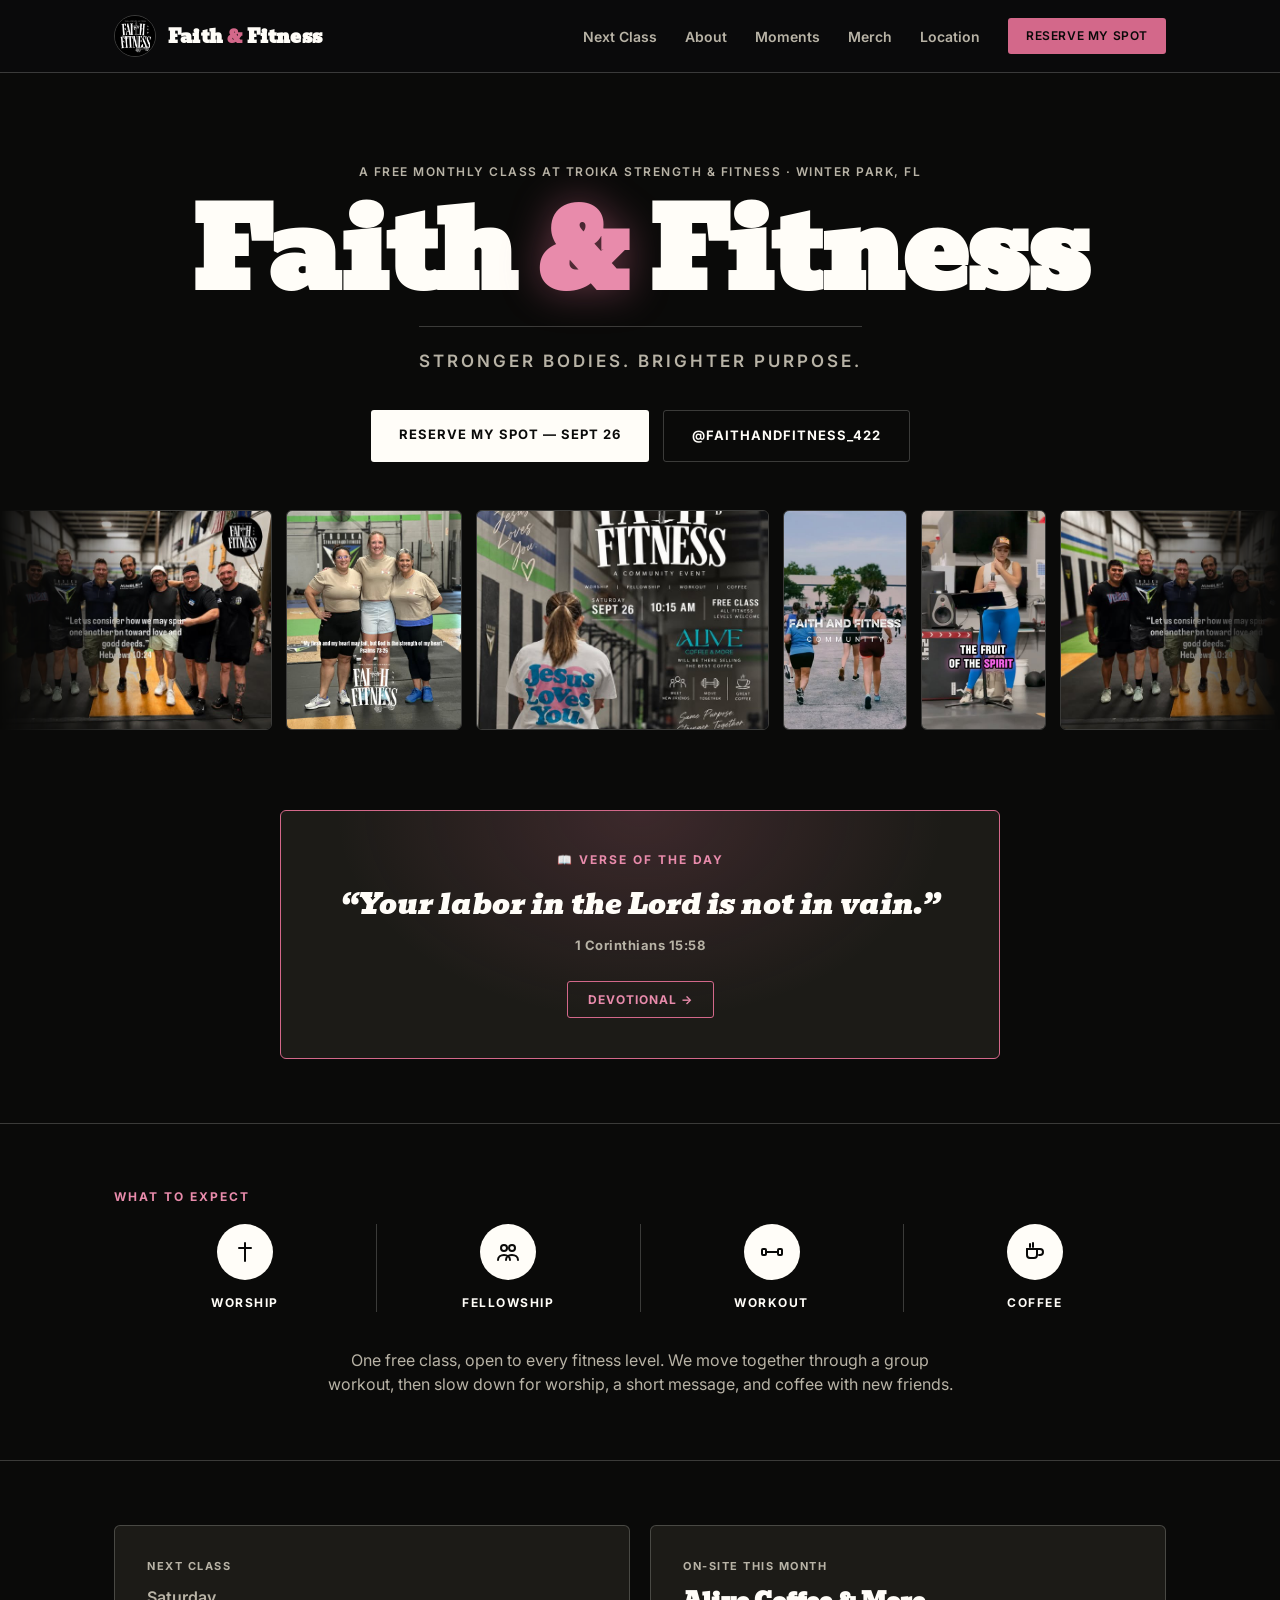
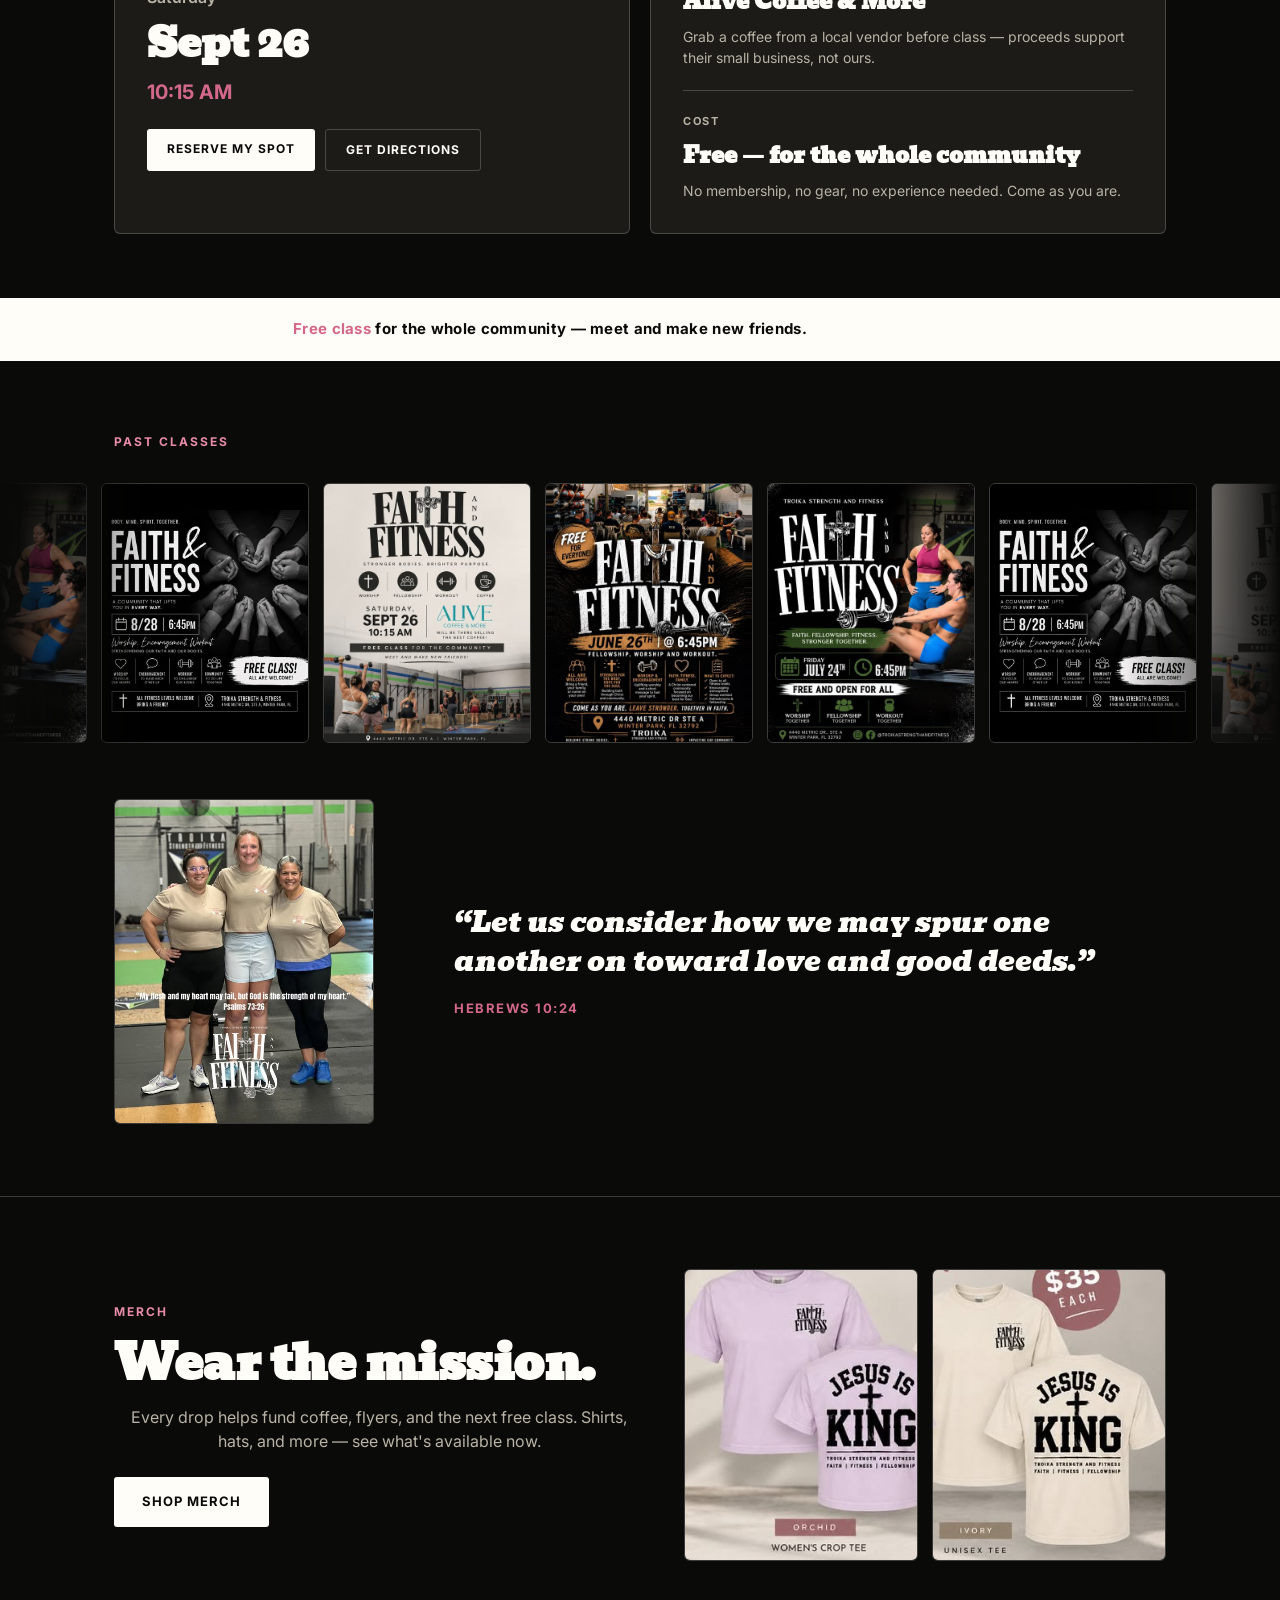
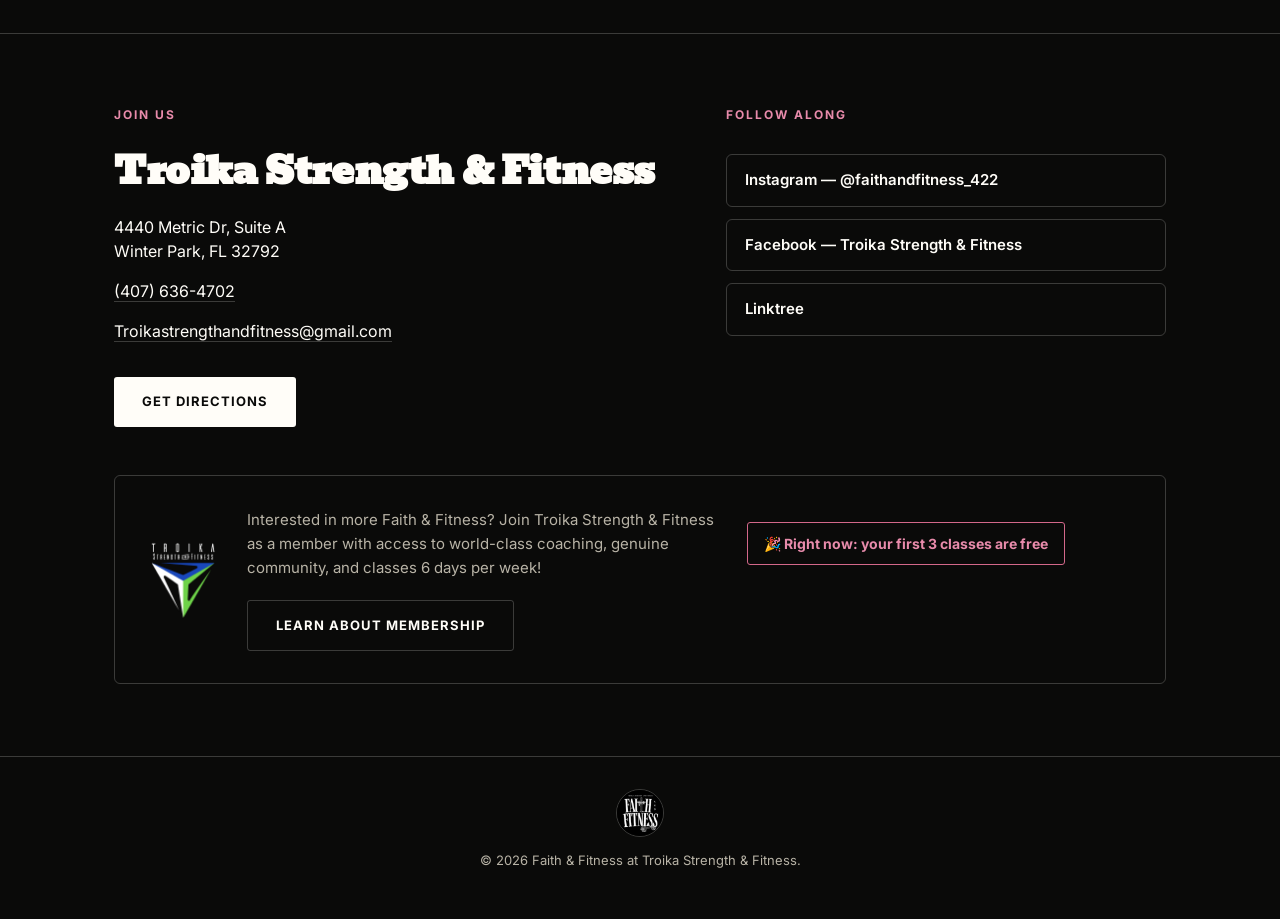
==== index.html @ 4c351ce4 "Add Troika logo + live deal to membership plug, expand devotionals to 90 Membership plug: added Troi" ====
<!doctype html>
<html lang="en">
<head>
<meta charset="UTF-8">
<meta name="viewport" content="width=device-width, initial-scale=1.0">
<title>Faith &amp; Fitness | Free Monthly Class at Troika Strength &amp; Fitness</title>
<meta name="description" content="Faith &amp; Fitness is a free monthly community class in Winter Park, FL — a group workout followed by worship and a short message. Come as you are.">

<link rel="icon" type="image/png" sizes="32x32" href="assets/favicon-32.png">
<link rel="icon" type="image/png" sizes="16x16" href="assets/favicon-16.png">
<link rel="apple-touch-icon" sizes="180x180" href="assets/apple-touch-icon.png">

<meta property="og:type" content="website">
<meta property="og:site_name" content="Faith &amp; Fitness">
<meta property="og:title" content="Faith &amp; Fitness | Free Monthly Class at Troika Strength &amp; Fitness">
<meta property="og:description" content="A free monthly community class in Winter Park, FL — a group workout followed by worship and a short message. Come as you are.">
<meta property="og:url" content="https://faithandfitnessfl.com/">
<meta property="og:image" content="https://faithandfitnessfl.com/assets/og-image.jpg">
<meta property="og:image:width" content="1200">
<meta property="og:image:height" content="630">
<meta name="twitter:card" content="summary_large_image">
<meta name="twitter:title" content="Faith &amp; Fitness | Free Monthly Class at Troika Strength &amp; Fitness">
<meta name="twitter:description" content="A free monthly community class in Winter Park, FL — a group workout followed by worship and a short message. Come as you are.">
<meta name="twitter:image" content="https://faithandfitnessfl.com/assets/og-image.jpg">

<link rel="preconnect" href="https://fonts.googleapis.com">
<link rel="preconnect" href="https://fonts.gstatic.com" crossorigin>
<link href="https://fonts.googleapis.com/css2?family=Bevan&amp;family=Inter:wght@400;500;600;700&amp;display=swap" rel="stylesheet">
<link rel="stylesheet" href="css/styles.css">
</head>
<body>

<a class="skip-link" href="#main">Skip to content</a>

<header class="site-header" id="top">
  <div class="wrap header-inner">
    <a class="brand" href="#top" aria-label="Faith and Fitness — home">
      <img class="brand-mark" src="assets/logo.jpg" alt="Faith and Fitness logo">
      <span class="brand-name">Faith <em>&amp;</em> Fitness</span>
    </a>

    <button class="nav-toggle" id="navToggle" aria-expanded="false" aria-controls="siteNav">
      <span></span><span></span><span></span>
    </button>

    <nav class="site-nav" id="siteNav">
      <a href="#next-class">Next Class</a>
      <a href="#about">About</a>
      <a href="#moments">Moments</a>
      <a href="merch.html">Merch</a>
      <a href="#location">Location</a>
      <a class="nav-cta" href="https://troikastrengthandfitness.wodify.com/OnlineSalesPage/Main?q=MembershipType%7CLocationId%3D6740%26ClassId%3D196280361%26HasProgramAccess%3DFalse" target="_blank" rel="noopener">Reserve My Spot</a>
    </nav>
  </div>
</header>

<main id="main">

  <section class="hero">
    <div class="wrap hero-inner">
      <p class="eyebrow">A free monthly class at Troika Strength &amp; Fitness · Winter Park, FL</p>
      <h1 class="hero-title">Faith <span class="amp">&amp;</span> Fitness</h1>
      <p class="hero-tagline">Stronger bodies. Brighter purpose.</p>
      <div class="hero-actions">
        <a class="btn btn-solid" href="https://troikastrengthandfitness.wodify.com/OnlineSalesPage/Main?q=MembershipType%7CLocationId%3D6740%26ClassId%3D196280361%26HasProgramAccess%3DFalse" target="_blank" rel="noopener">Reserve My Spot — Sept 26</a>
        <a class="btn btn-line" href="https://www.instagram.com/faithandfitness_422/" target="_blank" rel="noopener">@faithandfitness_422</a>
      </div>
    </div>

    <div class="auto-carousel hero-carousel" aria-hidden="true">
      <div class="auto-carousel-track">
        <div class="auto-slide"><img src="assets/hero-1.jpg" alt="" loading="lazy"></div>
        <div class="auto-slide"><img src="assets/hero-2.jpg" alt="" loading="lazy"></div>
        <div class="auto-slide"><img src="assets/hero-3.jpg" alt="" loading="lazy"></div>
        <div class="auto-slide"><img src="assets/hero-4.jpg" alt="" loading="lazy"></div>
        <div class="auto-slide"><img src="assets/hero-5.jpg" alt="" loading="lazy"></div>
        <div class="auto-slide"><img src="assets/hero-1.jpg" alt="" loading="lazy"></div>
        <div class="auto-slide"><img src="assets/hero-2.jpg" alt="" loading="lazy"></div>
        <div class="auto-slide"><img src="assets/hero-3.jpg" alt="" loading="lazy"></div>
        <div class="auto-slide"><img src="assets/hero-4.jpg" alt="" loading="lazy"></div>
        <div class="auto-slide"><img src="assets/hero-5.jpg" alt="" loading="lazy"></div>
      </div>
    </div>
  </section>

  <section class="votd" id="votd">
    <div class="wrap">
      <div class="votd-card" id="votdCard">
        <p class="votd-label">📖 Verse of the Day</p>
        <p class="votd-text" id="votdText">&nbsp;</p>
        <p class="votd-ref" id="votdRef">&nbsp;</p>
        <div class="votd-actions">
          <button class="votd-devo-btn" id="votdDevoBtn" type="button" aria-haspopup="dialog">Devotional →</button>
        </div>
      </div>
    </div>
  </section>

  <section class="pillars" id="about">
    <div class="wrap">
      <p class="section-label">What to expect</p>
      <div class="pillars-grid">
        <div class="pillar">
          <span class="pillar-icon" aria-hidden="true">
            <svg viewBox="0 0 24 24" fill="none" stroke="currentColor" stroke-width="1.75" stroke-linecap="round"><line x1="12" y1="3" x2="12" y2="21"/><line x1="6" y1="8" x2="18" y2="8"/></svg>
          </span>
          <span class="pillar-label">Worship</span>
        </div>
        <div class="pillar">
          <span class="pillar-icon" aria-hidden="true">
            <svg viewBox="0 0 24 24" fill="none" stroke="currentColor" stroke-width="1.75" stroke-linecap="round" stroke-linejoin="round"><path d="M8 11a3 3 0 1 0 0-6 3 3 0 0 0 0 6Z"/><path d="M16 11a3 3 0 1 0 0-6 3 3 0 0 0 0 6Z"/><path d="M2 20c0-3 2.7-5 6-5s6 2 6 5"/><path d="M10 20c0-3 2.7-5 6-5s6 2 6 5"/></svg>
          </span>
          <span class="pillar-label">Fellowship</span>
        </div>
        <div class="pillar">
          <span class="pillar-icon" aria-hidden="true">
            <svg viewBox="0 0 24 24" fill="none" stroke="currentColor" stroke-width="1.75" stroke-linecap="round"><rect x="2" y="9" width="4" height="6" rx="1"/><rect x="18" y="9" width="4" height="6" rx="1"/><line x1="6" y1="12" x2="18" y2="12"/></svg>
          </span>
          <span class="pillar-label">Workout</span>
        </div>
        <div class="pillar">
          <span class="pillar-icon" aria-hidden="true">
            <svg viewBox="0 0 24 24" fill="none" stroke="currentColor" stroke-width="1.75" stroke-linecap="round" stroke-linejoin="round"><path d="M4 9h13a3 3 0 0 1 0 6h-1"/><path d="M4 9v6a3 3 0 0 0 3 3h4a3 3 0 0 0 3-3V9"/><line x1="7" y1="4" x2="7" y2="7"/><line x1="10" y1="3" x2="10" y2="7"/></svg>
          </span>
          <span class="pillar-label">Coffee</span>
        </div>
      </div>
      <p class="pillars-blurb">One free class, open to every fitness level. We move together through a group workout, then slow down for worship, a short message, and coffee with new friends.</p>
    </div>
  </section>

  <section class="next-class" id="next-class">
    <div class="wrap next-class-grid">
      <div class="date-card">
        <p class="date-card-eyebrow">Next class</p>
        <p class="date-card-day">Saturday</p>
        <p class="date-card-date">Sept 26</p>
        <p class="date-card-time">10:15 AM</p>
        <div class="date-card-actions">
          <a class="btn btn-solid small" href="https://troikastrengthandfitness.wodify.com/OnlineSalesPage/Main?q=MembershipType%7CLocationId%3D6740%26ClassId%3D196280361%26HasProgramAccess%3DFalse" target="_blank" rel="noopener">Reserve My Spot</a>
          <a class="btn btn-line small" href="https://maps.google.com/?q=4440+Metric+Dr+Suite+A+Winter+Park+FL+32792" target="_blank" rel="noopener">Get Directions</a>
        </div>
      </div>
      <div class="info-card">
        <p class="info-card-eyebrow">On-site this month</p>
        <p class="info-card-title">Alive Coffee &amp; More</p>
        <p class="info-card-note">Grab a coffee from a local vendor before class — proceeds support their small business, not ours.</p>
        <div class="info-card-divider"></div>
        <p class="info-card-eyebrow">Cost</p>
        <p class="info-card-title">Free — for the whole community</p>
        <p class="info-card-note">No membership, no gear, no experience needed. Come as you are.</p>
      </div>
    </div>
  </section>

  <div class="banner">
    <p class="wrap"><strong>Free class</strong> for the whole community — meet and make new friends.</p>
  </div>

  <section class="moments" id="moments">
    <div class="wrap">
      <p class="section-label">Past classes</p>
    </div>

    <div class="auto-carousel moments-carousel is-reverse" aria-hidden="true">
      <div class="auto-carousel-track">
        <div class="auto-slide"><img src="assets/moments/june-26.jpg" alt="" loading="lazy"></div>
        <div class="auto-slide"><img src="assets/moments/july-24.jpg" alt="" loading="lazy"></div>
        <div class="auto-slide"><img src="assets/moments/august-28.jpg" alt="" loading="lazy"></div>
        <div class="auto-slide"><img src="assets/moments/september-26.jpg" alt="" loading="lazy"></div>
        <div class="auto-slide"><img src="assets/moments/june-26.jpg" alt="" loading="lazy"></div>
        <div class="auto-slide"><img src="assets/moments/july-24.jpg" alt="" loading="lazy"></div>
        <div class="auto-slide"><img src="assets/moments/august-28.jpg" alt="" loading="lazy"></div>
        <div class="auto-slide"><img src="assets/moments/september-26.jpg" alt="" loading="lazy"></div>
      </div>
    </div>

    <div class="wrap">
      <div class="verse-block">
        <div class="photo-frame verse-photo">
          <img src="assets/moments/community.jpg" alt="Faith and Fitness members at Troika Strength &amp; Fitness" loading="lazy">
        </div>
        <blockquote class="verse">
          <p>“Let us consider how we may spur one another on toward love and good deeds.”</p>
          <cite>Hebrews 10:24</cite>
        </blockquote>
      </div>
    </div>
  </section>

  <section class="merch-teaser" id="merch-teaser">
    <div class="wrap merch-teaser-grid">
      <div class="merch-teaser-copy">
        <p class="section-label">Merch</p>
        <h2>Wear the mission.</h2>
        <p class="pillars-blurb" style="margin:0 0 24px;">Every drop helps fund coffee, flyers, and the next free class. Shirts, hats, and more — see what's available now.</p>
        <a class="btn btn-solid" href="merch.html">Shop Merch</a>
      </div>
      <div class="merch-teaser-photos">
        <div class="photo-frame merch-teaser-photo">
          <img src="assets/merch/tee-orchid.jpg" alt="Orchid women's crop tee — Jesus Is King" loading="lazy">
        </div>
        <div class="photo-frame merch-teaser-photo">
          <img src="assets/merch/tee-ivory.jpg" alt="Ivory unisex tee — Jesus Is King" loading="lazy">
        </div>
      </div>
    </div>
  </section>

  <section class="location" id="location">
    <div class="wrap location-grid">
      <div class="location-info">
        <p class="section-label">Join us</p>
        <h2>Troika Strength &amp; Fitness</h2>
        <p class="location-address">4440 Metric Dr, Suite A<br>Winter Park, FL 32792</p>
        <p><a href="tel:+14076364702">(407) 636-4702</a></p>
        <p><a href="mailto:Troikastrengthandfitness@gmail.com">Troikastrengthandfitness@gmail.com</a></p>
        <a class="btn btn-solid" href="https://maps.google.com/?q=4440+Metric+Dr+Suite+A+Winter+Park+FL+32792" target="_blank" rel="noopener">Get Directions</a>
      </div>
      <div class="location-socials">
        <p class="section-label">Follow along</p>
        <a class="social-link" href="https://www.instagram.com/faithandfitness_422/" target="_blank" rel="noopener">Instagram — @faithandfitness_422</a>
        <a class="social-link" href="https://www.facebook.com/Troikastrengthandfitness" target="_blank" rel="noopener">Facebook — Troika Strength &amp; Fitness</a>
        <a class="social-link" href="https://linktr.ee/Troikastrengthandfitness" target="_blank" rel="noopener">Linktree</a>
      </div>
    </div>

    <div class="wrap">
      <div class="membership-plug">
        <img class="membership-plug-logo" src="assets/troika-logo.png" alt="Troika Strength &amp; Fitness logo" loading="lazy">
        <div class="membership-plug-body">
          <p>Interested in more Faith &amp; Fitness? Join Troika Strength &amp; Fitness as a member with access to world-class coaching, genuine community, and classes 6 days per week!</p>
          <a class="membership-plug-deal" href="https://troikastrengthandfitness.wodify.com/OnlineSalesPortal/ViewSchedule.aspx?LocationId=6740&amp;IsMobile=False&amp;OnlineMembershipId=101949" target="_blank" rel="noopener">🎉 Right now: your first 3 classes are free</a>
          <a class="btn btn-line" href="https://troikastrengthandfitness.com" target="_blank" rel="noopener">Learn About Membership</a>
        </div>
      </div>
    </div>
  </section>

</main>

<footer class="site-footer">
  <div class="wrap footer-inner">
    <a class="brand brand-footer" href="#top" aria-label="Faith and Fitness — home">
      <img class="brand-mark" src="assets/logo.jpg" alt="Faith and Fitness logo">
    </a>
    <p>&copy; <span id="year"></span> Faith &amp; Fitness at Troika Strength &amp; Fitness.</p>
  </div>
</footer>

<div class="rsvp-modal" id="rsvpModal" hidden>
  <div class="rsvp-modal-backdrop" data-close></div>
  <div class="rsvp-modal-card" role="dialog" aria-modal="true" aria-labelledby="rsvpModalTitle">
    <button class="rsvp-modal-close" id="rsvpModalClose" type="button" aria-label="Close">&times;</button>
    <p class="section-label">Saturday, Sept 26 · 10:15 AM</p>
    <h3 id="rsvpModalTitle">Save your spot?</h3>
    <p>Class is free and open to everyone — no sign-up required. But if you'd like to reserve a spot ahead of time, we'd love to see you there.</p>
    <div class="rsvp-modal-actions">
      <a class="btn btn-solid" id="rsvpModalReserve" href="https://troikastrengthandfitness.wodify.com/OnlineSalesPage/Main?q=MembershipType%7CLocationId%3D6740%26ClassId%3D196280361%26HasProgramAccess%3DFalse" target="_blank" rel="noopener">Reserve My Spot</a>
      <button class="btn btn-line" id="rsvpModalDismiss" type="button">Maybe Later</button>
    </div>
  </div>
</div>

<div class="devo-modal" id="devoModal" hidden>
  <div class="devo-modal-backdrop" data-close></div>
  <div class="devo-modal-sheet" role="dialog" aria-modal="true" aria-labelledby="devoTitle">
    <div class="devo-modal-handle"></div>
    <button class="devo-modal-close" id="devoModalClose" type="button" data-close aria-label="Close">&times;</button>
    <p class="votd-label" id="devoTitle">📖 Today's Devotion</p>
    <p class="devo-verse-text" id="devoVerseText"></p>
    <p class="devo-verse-ref" id="devoVerseRef"></p>
    <div class="devo-section">
      <p class="devo-heading">Devotion</p>
      <p class="devo-body" id="devoBody"></p>
    </div>
    <div class="devo-section devo-prayer">
      <p class="devo-heading">🙏 Prayer</p>
      <p class="devo-body" id="devoPrayer"></p>
    </div>
  </div>
</div>

<script src="js/main.js"></script>
</body>
</html>
---- css/styles.css ----
:root {
  --bg: #0a0a09;
  --bg-raised: #1c1b17;
  --bg-cream: #f0ead9;
  --ink: #fffdf8;
  --muted: #b8b3a6;
  --line: rgba(255, 253, 248, 0.2);
  --accent: #d3688a;
  --accent-bright: #e88bab;
  --accent-dim: rgba(211, 104, 138, 0.18);
  --font-display: "Bevan", Georgia, serif;
  --font-body: "Inter", -apple-system, BlinkMacSystemFont, sans-serif;
  --wrap: 1100px;
  --radius-sm: 3px;
  --radius-md: 6px;
}

* { box-sizing: border-box; }
html { scroll-behavior: smooth; }

body {
  margin: 0;
  background: var(--bg);
  color: var(--ink);
  font-family: var(--font-body);
  line-height: 1.5;
  -webkit-font-smoothing: antialiased;
}

img { max-width: 100%; display: block; }
a { color: inherit; text-decoration: none; }

.wrap {
  max-width: var(--wrap);
  margin: 0 auto;
  padding: 0 24px;
}

/* ---------- Skip link ---------- */
.skip-link {
  position: fixed;
  top: -100px;
  left: 16px;
  z-index: 200;
  background: var(--accent);
  color: var(--bg);
  font-weight: 700;
  font-size: 13px;
  padding: 12px 20px;
  border-radius: var(--radius-sm);
  transition: top 0.15s ease;
}
.skip-link:focus {
  top: 16px;
  top: calc(16px + env(safe-area-inset-top, 0px));
}

/* ---------- Header ---------- */
.site-header {
  position: sticky;
  top: 0;
  z-index: 50;
  background: rgba(11, 11, 12, 0.88);
  backdrop-filter: blur(10px);
  border-bottom: 1px solid var(--line);
}

.header-inner {
  display: flex;
  align-items: center;
  justify-content: space-between;
  height: 72px;
}

.brand {
  display: flex;
  align-items: center;
  gap: 12px;
}

.brand-mark {
  width: 42px;
  height: 42px;
  flex-shrink: 0;
  border-radius: 50%;
  object-fit: cover;
  border: 1px solid var(--line);
}

.brand-name {
  font-family: var(--font-display);
  font-weight: 800;
  font-size: 18px;
  letter-spacing: 0.2px;
  display: none;
}
.brand-name em { font-style: normal; color: var(--accent); }

.site-nav {
  display: flex;
  align-items: center;
  gap: 28px;
  font-size: 14px;
  font-weight: 600;
}

.site-nav a {
  color: var(--muted);
  transition: color 0.15s ease;
}
.site-nav a:hover { color: var(--ink); }

.nav-cta {
  color: var(--bg) !important;
  background: var(--accent);
  padding: 9px 18px;
  border-radius: var(--radius-sm);
  text-transform: uppercase;
  letter-spacing: 0.6px;
  font-size: 12px;
}
.nav-cta:hover { opacity: 0.85; }

.nav-toggle {
  display: flex;
  flex-direction: column;
  justify-content: center;
  gap: 5px;
  width: 36px;
  height: 36px;
  background: none;
  border: none;
  cursor: pointer;
  padding: 0;
}
.nav-toggle span {
  display: block;
  height: 2px;
  background: var(--ink);
  border-radius: 2px;
}

/* ---------- Hero ---------- */
.hero {
  padding: 90px 0 72px;
  text-align: center;
}

.eyebrow {
  text-transform: uppercase;
  letter-spacing: 1.5px;
  font-size: 12px;
  font-weight: 600;
  color: var(--muted);
  margin: 0 0 20px;
}

.hero-title {
  font-family: var(--font-display);
  font-weight: 900;
  font-size: clamp(52px, 12vw, 108px);
  line-height: 0.95;
  margin: 0;
  letter-spacing: -1px;
}
.hero-title .amp {
  color: var(--accent-bright);
  text-shadow: 0 0 40px rgba(211, 104, 138, 0.45);
}

.hero-tagline {
  font-size: clamp(14px, 2.2vw, 17px);
  color: var(--muted);
  margin: 22px 0 0;
  text-transform: uppercase;
  letter-spacing: 3px;
  font-weight: 600;
  padding-top: 22px;
  border-top: 1px solid var(--line);
  display: inline-block;
}

.hero-actions {
  margin-top: 36px;
  display: flex;
  justify-content: center;
  gap: 14px;
  flex-wrap: wrap;
}

.btn {
  display: inline-block;
  padding: 15px 28px;
  border-radius: var(--radius-sm);
  font-weight: 700;
  font-size: 13px;
  text-transform: uppercase;
  letter-spacing: 1px;
  transition: transform 0.15s ease, opacity 0.15s ease, border-color 0.15s ease;
  background: none;
  border: none;
  font-family: var(--font-body);
  cursor: pointer;
  color: var(--ink);
}
.btn:hover { transform: translateY(-1px); }
.btn-solid { background: var(--ink); color: var(--bg); }
.btn-solid:hover { opacity: 0.88; }
.btn-line { border: 1.5px solid var(--line); }
.btn-line:hover { border-color: var(--ink); }
.btn.small { padding: 11px 20px; font-size: 12px; }

/* ---------- Photo placeholders ---------- */
.photo-frame {
  border-radius: var(--radius-md);
  overflow: hidden;
  border: 1px solid var(--line);
}
.photo-frame img { width: 100%; height: 100%; object-fit: cover; }

/* ---------- Auto-scrolling photo marquee (generic) ---------- */
.auto-carousel {
  position: relative;
  overflow-x: auto;
  overflow-y: hidden;
  width: 100%;
  cursor: grab;
  scrollbar-width: none;
  -webkit-overflow-scrolling: touch;
  overscroll-behavior-x: contain;
  mask-image: linear-gradient(to right, transparent, black 12%, black 88%, transparent);
  -webkit-mask-image: linear-gradient(to right, transparent, black 12%, black 88%, transparent);
}
.auto-carousel::-webkit-scrollbar { display: none; }
.auto-carousel.is-dragging { cursor: grabbing; scroll-snap-type: none; }

.auto-carousel-track {
  display: flex;
  width: max-content;
  gap: 14px;
}

.auto-slide { flex: 0 0 auto; }
.auto-slide img {
  display: block;
  height: 100%;
  width: auto;
  object-fit: cover;
  border: 1px solid var(--line);
  border-radius: var(--radius-md);
}

/* ---------- Hero carousel ---------- */
.hero-carousel {
  margin: 48px 0 0;
  height: 220px;
}
.hero-carousel .auto-slide img { height: 220px; }

/* ---------- Moments (past classes) carousel ---------- */
.moments-carousel {
  margin: 32px 0 0;
  height: 260px;
}
.moments-carousel .auto-slide img { height: 260px; aspect-ratio: 4 / 5; }

/* ---------- Verse of the day ---------- */
.votd {
  padding: 8px 0 64px;
}

.votd-card {
  max-width: 720px;
  margin: 0 auto;
  padding: 40px 36px;
  text-align: center;
  cursor: pointer;
  border: 1.5px solid var(--accent);
  border-radius: var(--radius-md);
  background:
    radial-gradient(ellipse at 50% 0%, var(--accent-dim), transparent 60%),
    var(--bg-raised);
  transition: transform 0.15s ease, box-shadow 0.2s ease;
  box-shadow: 0 0 0 rgba(211, 104, 138, 0);
}
.votd-card:hover {
  transform: translateY(-2px);
  box-shadow: 0 12px 32px rgba(211, 104, 138, 0.18);
}
.votd-card:focus-visible { outline: 2px solid var(--accent-bright); outline-offset: 4px; }

.votd-label {
  text-transform: uppercase;
  letter-spacing: 2px;
  font-size: 12px;
  font-weight: 700;
  color: var(--accent-bright);
  margin: 0 0 16px;
}

.votd-text {
  font-family: var(--font-display);
  font-style: italic;
  font-size: clamp(20px, 3.2vw, 28px);
  line-height: 1.4;
  margin: 0 0 12px;
  min-height: 1.4em;
  transition: opacity 0.2s ease;
}

.votd-ref {
  font-size: 13px;
  font-weight: 700;
  letter-spacing: 0.5px;
  color: var(--muted);
  margin: 0 0 26px;
  transition: opacity 0.2s ease;
}

.votd-actions {
  display: flex;
  align-items: center;
  justify-content: center;
}

.votd-devo-btn {
  background: none;
  border: 1.5px solid var(--accent);
  color: var(--accent-bright);
  font-family: var(--font-body);
  font-weight: 700;
  font-size: 12px;
  text-transform: uppercase;
  letter-spacing: 1px;
  padding: 10px 20px;
  border-radius: var(--radius-sm);
  cursor: pointer;
  transition: background 0.15s ease, color 0.15s ease;
}
.votd-devo-btn:hover { background: var(--accent); color: var(--bg); }

/* ---------- Devotion modal (bottom sheet) ---------- */
.devo-modal {
  position: fixed;
  inset: 0;
  z-index: 110;
  display: flex;
  align-items: flex-end;
  justify-content: center;
}
.devo-modal[hidden] { display: none; }

.devo-modal-backdrop {
  position: absolute;
  inset: 0;
  background: rgba(0, 0, 0, 0.75);
}

.devo-modal-sheet {
  position: relative;
  width: 100%;
  max-height: 88vh;
  overflow-y: auto;
  background: var(--bg-raised);
  border: 1.5px solid var(--ink);
  border-bottom: none;
  border-radius: 20px 20px 0 0;
  padding: 16px 28px calc(40px + env(safe-area-inset-bottom, 0px));
  animation: devo-slide-up 0.3s ease;
}

@keyframes devo-slide-up {
  from { transform: translateY(100%); }
  to { transform: translateY(0); }
}

@keyframes devo-fade-in {
  from { opacity: 0; transform: translateY(12px); }
  to { opacity: 1; transform: translateY(0); }
}

.devo-modal-handle {
  width: 40px;
  height: 4px;
  border-radius: 4px;
  background: var(--line);
  margin: 0 auto 20px;
}

.devo-modal-close {
  position: absolute;
  top: 16px;
  right: 20px;
  width: 32px;
  height: 32px;
  background: none;
  border: none;
  color: var(--muted);
  font-size: 22px;
  line-height: 1;
  cursor: pointer;
}
.devo-modal-close:hover { color: var(--ink); }

.devo-verse-text {
  font-family: var(--font-display);
  font-style: italic;
  font-size: clamp(19px, 3vw, 23px);
  line-height: 1.4;
  margin: 0 0 10px;
}

.devo-verse-ref {
  font-size: 13px;
  font-weight: 700;
  color: var(--accent-bright);
  letter-spacing: 0.5px;
  margin: 0 0 28px;
  padding-bottom: 24px;
  border-bottom: 1px solid var(--line);
}

.devo-section { margin-bottom: 24px; }
.devo-section:last-child { margin-bottom: 0; }

.devo-heading {
  text-transform: uppercase;
  letter-spacing: 1.5px;
  font-size: 11px;
  font-weight: 700;
  color: var(--accent-bright);
  margin: 0 0 10px;
}

.devo-body {
  font-size: 16px;
  line-height: 1.7;
  color: var(--ink);
  margin: 0;
}

.devo-prayer .devo-body { font-style: italic; color: var(--muted); }

body.no-scroll { overflow: hidden; }

@media (min-width: 641px) {
  .devo-modal { align-items: center; padding: 24px; }
  .devo-modal-sheet {
    max-width: 480px;
    max-height: 85vh;
    border: 1.5px solid var(--ink);
    border-radius: var(--radius-md);
    padding: 40px 36px;
    animation: devo-fade-in 0.25s ease;
  }
  .devo-modal-handle { display: none; }
}

.moment-photo { aspect-ratio: 4 / 5; margin-bottom: 18px; }

/* ---------- Section labels ---------- */
.section-label {
  text-transform: uppercase;
  letter-spacing: 2px;
  font-size: 12px;
  font-weight: 700;
  color: var(--accent-bright);
  margin: 0 0 18px;
}

/* ---------- Pillars ---------- */
.pillars { padding: 64px 0; border-top: 1px solid var(--line); }

.pillars-grid {
  display: flex;
  text-align: center;
}

.pillar {
  flex: 1;
  display: flex;
  flex-direction: column;
  align-items: center;
  gap: 14px;
  padding: 0 12px;
  border-left: 1px solid var(--line);
}
.pillar:first-child { border-left: none; }

.pillar-icon {
  width: 56px;
  height: 56px;
  border-radius: 50%;
  background: var(--ink);
  color: var(--bg);
  display: flex;
  align-items: center;
  justify-content: center;
}
.pillar-icon svg { width: 24px; height: 24px; stroke-width: 2; }

.pillar-label {
  font-size: 12px;
  font-weight: 700;
  text-transform: uppercase;
  letter-spacing: 1.5px;
}

.pillars-blurb {
  max-width: 640px;
  margin: 36px auto 0;
  text-align: center;
  color: var(--muted);
  font-size: 16px;
}

/* ---------- Next class ---------- */
.next-class { padding: 64px 0; border-top: 1px solid var(--line); }

.next-class-grid {
  display: grid;
  grid-template-columns: 1fr 1fr;
  gap: 20px;
}

.date-card, .info-card {
  background: var(--bg-raised);
  border: 1px solid var(--line);
  border-radius: var(--radius-md);
  padding: 32px;
}

.date-card-eyebrow, .info-card-eyebrow {
  text-transform: uppercase;
  letter-spacing: 1.5px;
  font-size: 11px;
  font-weight: 700;
  color: var(--muted);
  margin: 0 0 10px;
}

.date-card-day {
  font-size: 16px;
  font-weight: 600;
  margin: 0;
  color: var(--muted);
}

.date-card-date {
  font-family: var(--font-display);
  font-weight: 900;
  font-size: 40px;
  margin: 4px 0 0;
}

.date-card-time {
  font-size: 20px;
  font-weight: 700;
  color: var(--accent);
  margin: 4px 0 0;
}

.date-card-actions {
  display: flex;
  flex-wrap: wrap;
  gap: 10px;
  margin-top: 22px;
}

.info-card-title {
  font-family: var(--font-display);
  font-weight: 800;
  font-size: 22px;
  margin: 0 0 8px;
}

.info-card-note {
  color: var(--muted);
  font-size: 14px;
  margin: 0;
}

.info-card-divider {
  height: 1px;
  background: var(--line);
  margin: 22px 0;
}

/* ---------- Banner ---------- */
.banner {
  background: var(--ink);
  color: var(--bg);
  padding: 20px 0;
  text-align: center;
}
.banner p {
  margin: 0;
  font-weight: 700;
  font-size: 15px;
  letter-spacing: 0.3px;
}
.banner strong { color: var(--accent); }

/* ---------- Moments ---------- */
.moments { padding: 72px 0; }

.verse-block {
  margin: 56px 0 0;
  display: grid;
  grid-template-columns: 260px 1fr;
  gap: 40px;
  align-items: center;
}

.verse-photo { aspect-ratio: 4 / 5; }

.verse {
  padding: 0;
}
.verse p {
  font-family: var(--font-display);
  font-style: italic;
  font-size: clamp(20px, 3vw, 28px);
  margin: 0 0 14px;
  line-height: 1.4;
}
.verse cite {
  font-style: normal;
  font-size: 13px;
  font-weight: 700;
  text-transform: uppercase;
  letter-spacing: 1.5px;
  color: var(--accent);
}

/* ---------- Merch teaser ---------- */
.merch-teaser { padding: 72px 0; border-top: 1px solid var(--line); }

.merch-teaser-grid {
  display: grid;
  grid-template-columns: 1.1fr 1fr;
  gap: 40px;
  align-items: center;
}

.merch-teaser-copy h2 {
  font-family: var(--font-display);
  font-size: clamp(32px, 4.5vw, 48px);
  line-height: 1.05;
  letter-spacing: -0.5px;
  margin: 0 0 16px;
}

.merch-teaser-photos {
  display: grid;
  grid-template-columns: 1fr 1fr;
  gap: 14px;
}

.merch-teaser-photo { aspect-ratio: 4 / 5; }

/* ---------- Merch page ---------- */
.merch-hero { padding: 72px 0 56px; }

.merch-grid-section { padding: 0 0 72px; }

.merch-grid {
  display: grid;
  grid-template-columns: repeat(2, 1fr);
  gap: 24px;
  max-width: 720px;
}

.product-card {
  background: var(--bg-raised);
  border: 1px solid var(--line);
  border-radius: var(--radius-md);
  padding: 20px;
}

.product-photo { aspect-ratio: 4 / 5; margin-bottom: 18px; }

.product-status {
  display: inline-block;
  text-transform: uppercase;
  letter-spacing: 1px;
  font-size: 11px;
  font-weight: 700;
  color: var(--muted);
  border: 1px solid var(--line);
  border-radius: var(--radius-sm);
  padding: 4px 10px;
  margin: 0 0 14px;
}

.product-name {
  font-family: var(--font-display);
  font-size: 22px;
  margin: 0 0 4px;
}

.product-variant { color: var(--muted); font-size: 14px; margin: 0 0 10px; }

.product-price {
  font-weight: 800;
  font-size: 18px;
  color: var(--accent);
  margin: 0 0 18px;
}

/* ---------- Location ---------- */
.location { padding: 72px 0; border-top: 1px solid var(--line); }

.location-grid {
  display: grid;
  grid-template-columns: 1.3fr 1fr;
  gap: 40px;
}

.location-info h2 {
  font-family: var(--font-display);
  font-size: clamp(30px, 4vw, 38px);
  letter-spacing: -0.4px;
  margin: 0 0 16px;
}

.location-address { font-size: 16px; margin: 0 0 12px; }
.location-info p a { border-bottom: 1px solid var(--line); }
.location-info .btn { margin-top: 18px; }

.location-socials {
  display: flex;
  flex-direction: column;
  gap: 12px;
  align-self: start;
}

.social-link {
  font-weight: 600;
  font-size: 15px;
  padding: 14px 18px;
  border: 1px solid var(--line);
  border-radius: var(--radius-md);
  transition: border-color 0.15s ease;
}
.social-link:hover { border-color: var(--ink); }

.membership-plug {
  margin-top: 48px;
  padding: 32px;
  border: 1px solid var(--line);
  border-radius: var(--radius-md);
  display: flex;
  align-items: center;
  gap: 28px;
}
.membership-plug-logo {
  width: 72px;
  height: auto;
  flex-shrink: 0;
}
.membership-plug-body {
  display: flex;
  flex-wrap: wrap;
  align-items: center;
  gap: 20px;
  flex: 1;
}
.membership-plug p {
  margin: 0;
  max-width: 480px;
  color: var(--muted);
  font-size: 15px;
  line-height: 1.6;
  flex: 1 1 320px;
}
.membership-plug-deal {
  display: inline-block;
  font-weight: 700;
  font-size: 14px;
  color: var(--accent-bright);
  border: 1px solid var(--accent);
  border-radius: var(--radius-sm);
  padding: 10px 16px;
  white-space: nowrap;
}
.membership-plug-deal:hover { background: var(--accent-dim); }
.membership-plug .btn { flex-shrink: 0; }

/* ---------- Footer ---------- */
.site-footer {
  border-top: 1px solid var(--line);
  padding: 32px 0 48px;
}

.footer-inner {
  display: flex;
  flex-direction: column;
  align-items: center;
  gap: 14px;
  text-align: center;
}

.brand-footer .brand-mark { width: 48px; height: 48px; }

.footer-inner p {
  margin: 0;
  color: var(--muted);
  font-size: 13px;
}

/* ---------- Responsive ---------- */
@media (min-width: 560px) {
  .brand-name { display: block; }
}

@media (max-width: 780px) {
  .site-nav {
    position: fixed;
    inset: 72px 0 auto 0;
    background: var(--bg);
    border-bottom: 1px solid var(--line);
    flex-direction: column;
    align-items: flex-start;
    gap: 0;
    padding: 8px 24px 20px;
    transform: translateY(-8px);
    opacity: 0;
    pointer-events: none;
    transition: opacity 0.18s ease, transform 0.18s ease;
  }
  .site-nav.is-open {
    opacity: 1;
    transform: translateY(0);
    pointer-events: auto;
  }
  .site-nav a {
    width: 100%;
    padding: 14px 0;
    border-bottom: 1px solid var(--line);
  }
  .nav-cta {
    margin-top: 12px;
    text-align: center;
  }
  .nav-toggle { display: flex; }

  .pillars-grid { display: grid; grid-template-columns: repeat(2, 1fr); gap: 28px 16px; }
  .pillar { border-left: none; padding: 0; }
  .next-class-grid { grid-template-columns: 1fr; }
  .hero-carousel { height: 160px; }
  .hero-carousel .auto-slide img { height: 160px; }
  .moments-carousel { height: 200px; }
  .moments-carousel .auto-slide img { height: 200px; }
  .location-grid { grid-template-columns: 1fr; }
  .membership-plug { flex-direction: column; text-align: center; }
  .membership-plug-body { flex-direction: column; text-align: center; }
  .membership-plug p { max-width: none; }
  .verse-block { grid-template-columns: 1fr; text-align: center; }
  .verse-photo { max-width: 260px; margin: 0 auto; }
  .merch-teaser-grid { grid-template-columns: 1fr; }
  .merch-teaser-photos { max-width: 320px; margin: 0 auto; }
  .merch-grid { grid-template-columns: 1fr !important; }
}

@media (min-width: 781px) {
  .nav-toggle { display: none; }
}

/* ---------- RSVP modal ---------- */
.rsvp-modal {
  position: fixed;
  inset: 0;
  z-index: 100;
  display: flex;
  align-items: center;
  justify-content: center;
  padding: 24px;
}
.rsvp-modal[hidden] { display: none; }

.rsvp-modal-backdrop {
  position: absolute;
  inset: 0;
  background: rgba(0, 0, 0, 0.72);
}

.rsvp-modal-card {
  position: relative;
  width: 100%;
  max-width: 420px;
  background: var(--bg-raised);
  border: 1.5px solid var(--ink);
  border-radius: var(--radius-md);
  padding: 36px 32px 32px;
  animation: rsvp-in 0.25s ease;
}

@keyframes rsvp-in {
  from { opacity: 0; transform: translateY(8px); }
  to { opacity: 1; transform: translateY(0); }
}

.rsvp-modal-card h3 {
  font-family: var(--font-display);
  font-size: 28px;
  margin: 0 0 12px;
}

.rsvp-modal-card p:not(.section-label) {
  color: var(--muted);
  font-size: 15px;
  line-height: 1.6;
  margin: 0 0 26px;
}

.rsvp-modal-actions {
  display: flex;
  flex-wrap: wrap;
  gap: 10px;
}

.rsvp-modal-close {
  position: absolute;
  top: 16px;
  right: 16px;
  width: 32px;
  height: 32px;
  background: none;
  border: none;
  color: var(--muted);
  font-size: 22px;
  line-height: 1;
  cursor: pointer;
}
.rsvp-modal-close:hover { color: var(--ink); }
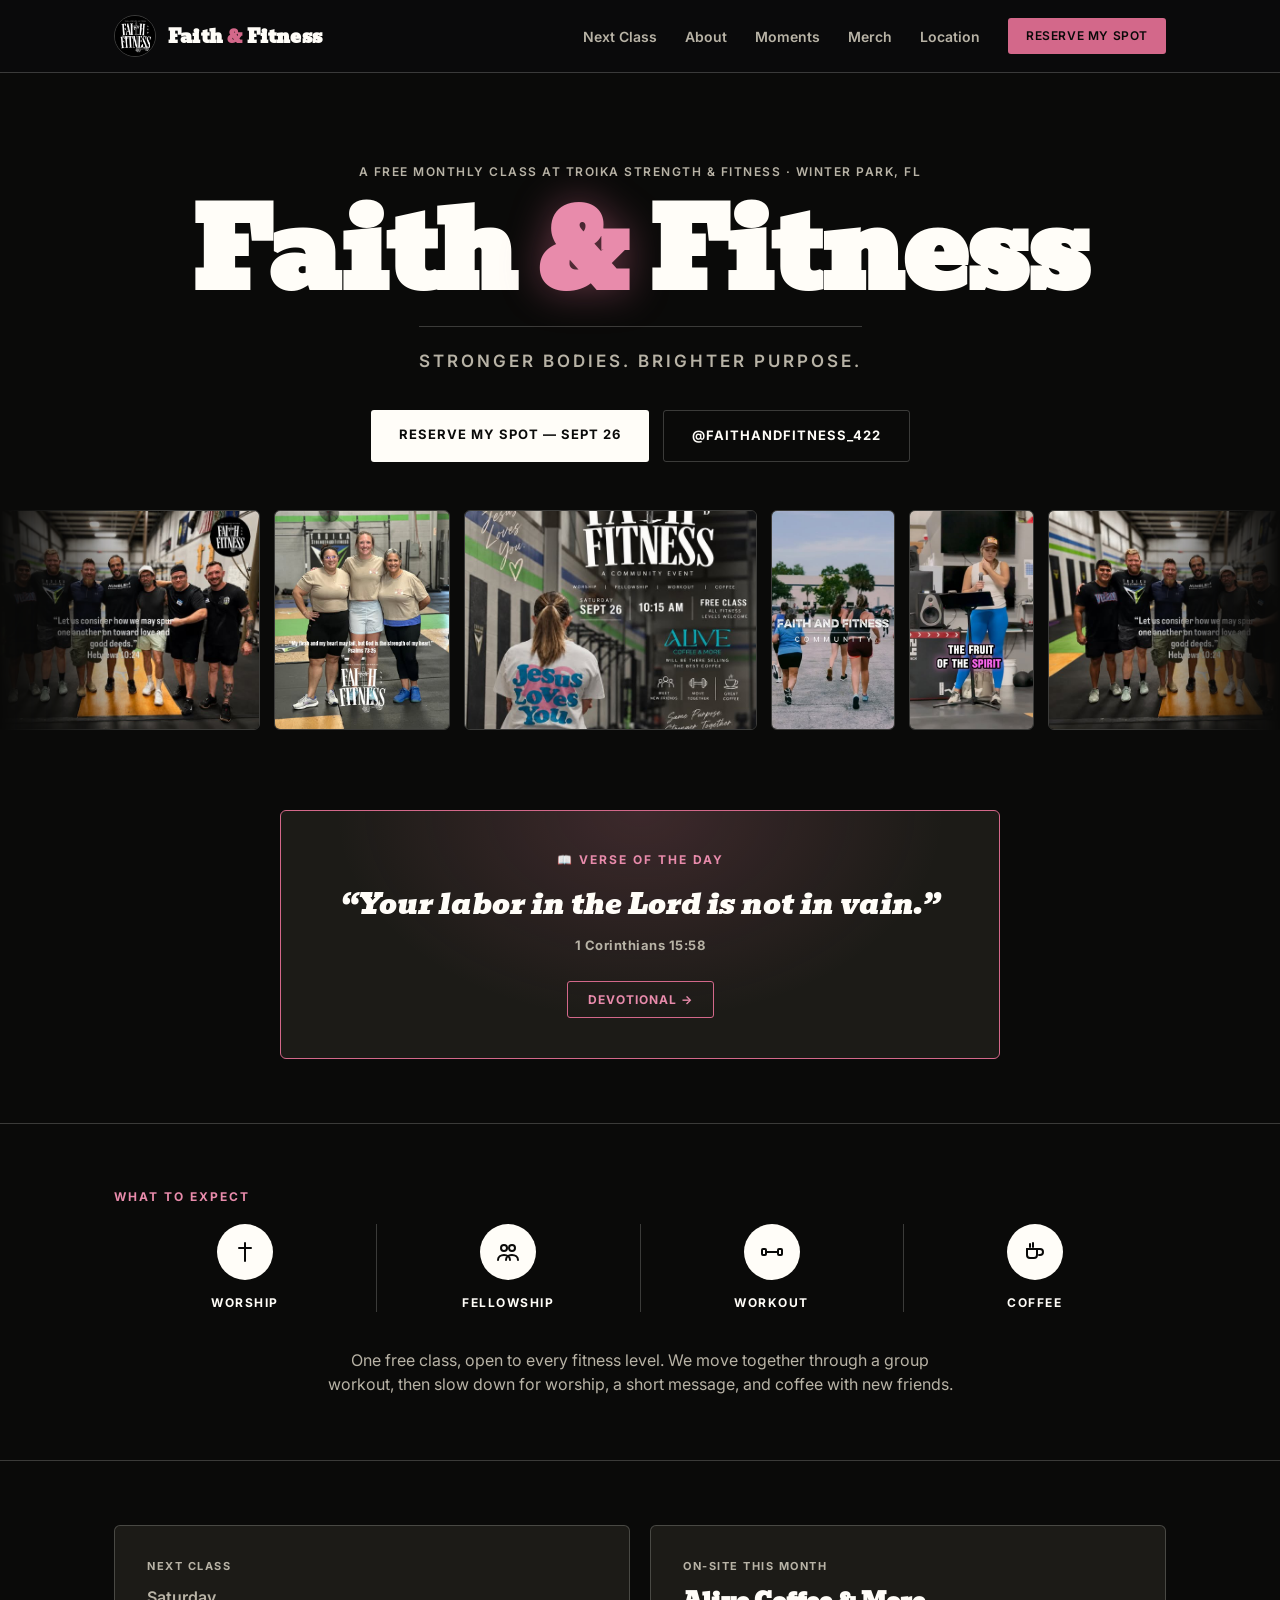
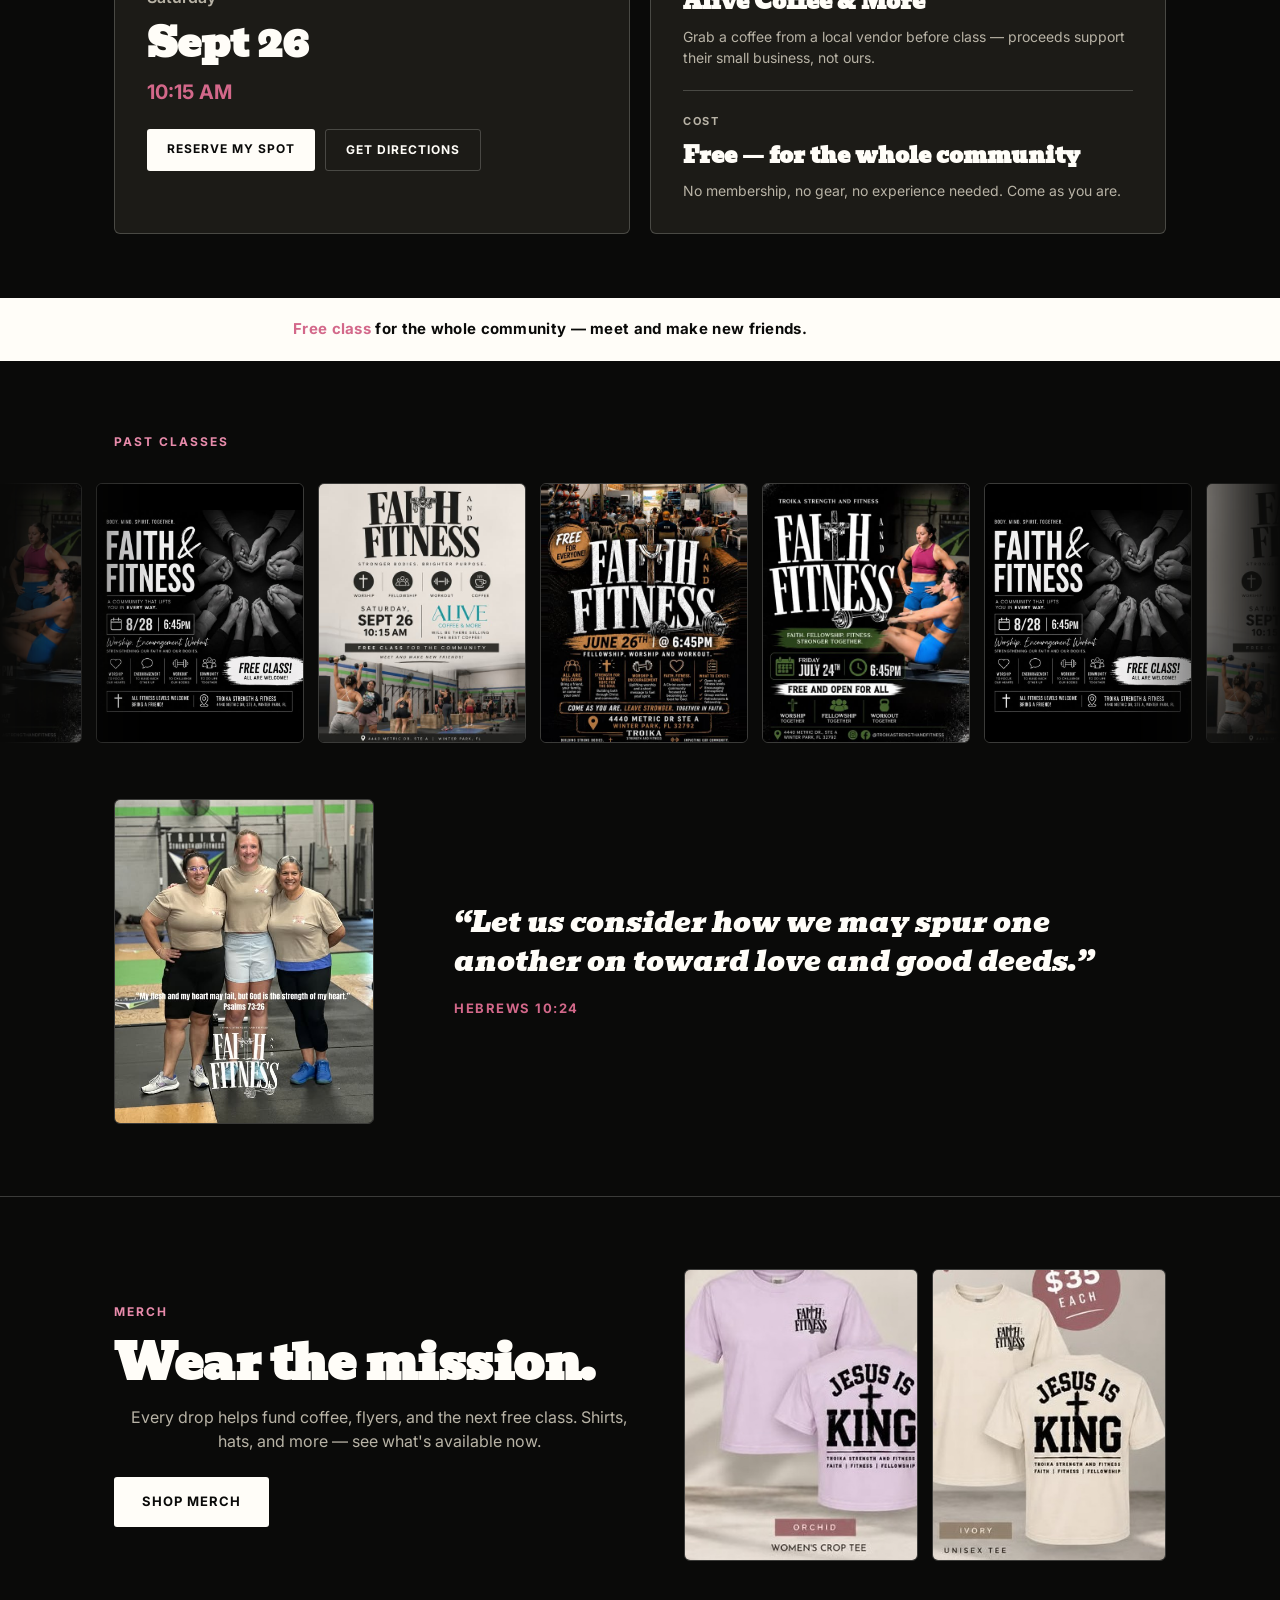
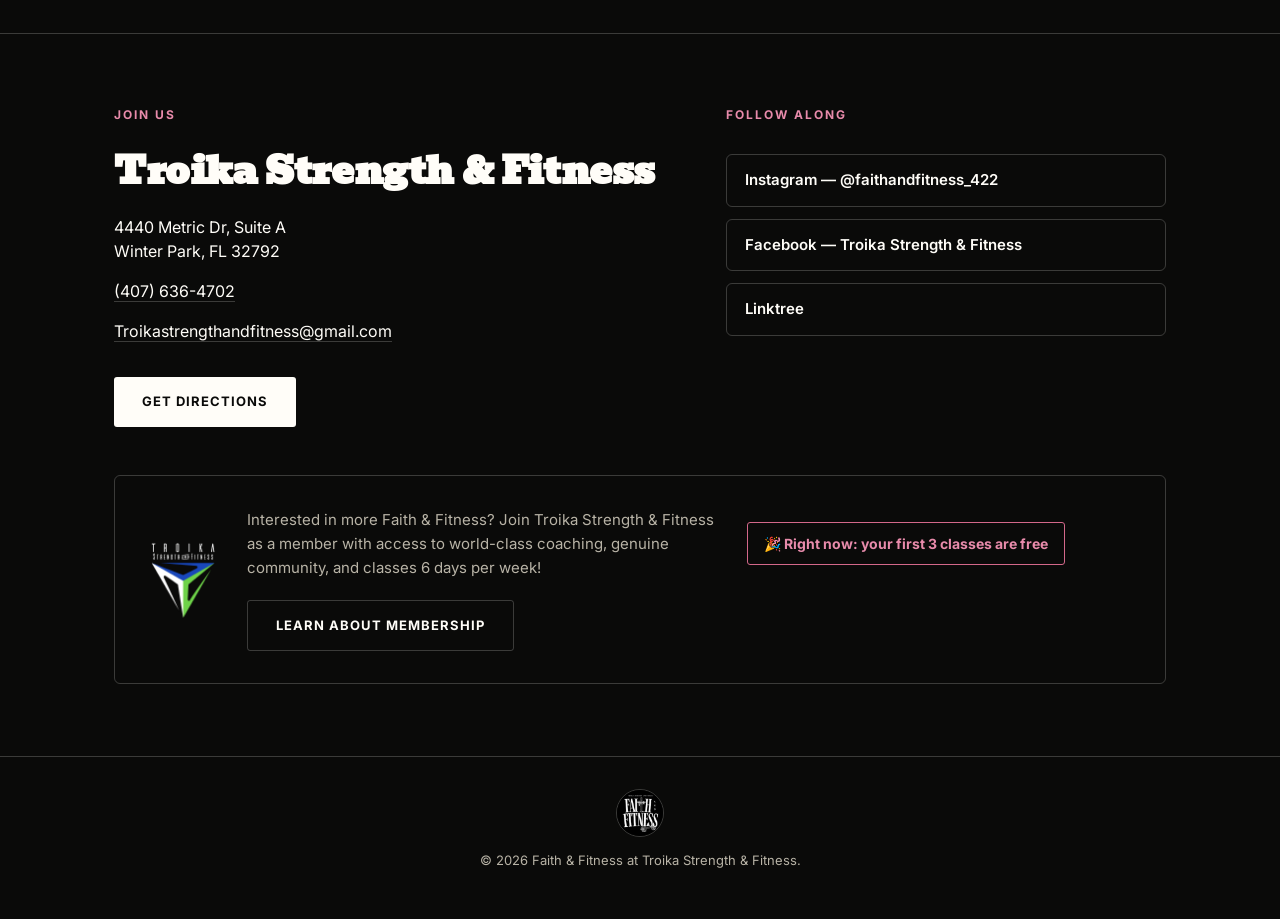
==== commit d71b99a8: "Add merch order form and Vercel Web Analytics script Merch: replaced the "Preorders closed" dead end" ====
--- a/index.html
+++ b/index.html
@@ -281,6 +281,10 @@
   </div>
 </div>
 
+<script>
+  window.va = window.va || function () { (window.vaq = window.vaq || []).push(arguments); };
+</script>
+<script defer src="/_vercel/insights/script.js"></script>
 <script src="js/main.js"></script>
 </body>
 </html>
--- a/css/styles.css
+++ b/css/styles.css
@@ -707,6 +707,78 @@
   color: var(--accent);
   margin: 0 0 18px;
 }
+
+/* ---------- Merch order form ---------- */
+.order-section { padding: 0 0 72px; }
+
+.order-title {
+  font-family: var(--font-display);
+  font-size: clamp(28px, 4vw, 38px);
+  margin: 0 0 10px;
+}
+
+.order-note {
+  color: var(--muted);
+  font-size: 15px;
+  line-height: 1.6;
+  max-width: 560px;
+  margin: 0 0 28px;
+}
+
+.order-thanks {
+  border: 1px solid var(--accent);
+  background: var(--accent-dim);
+  color: var(--ink);
+  border-radius: var(--radius-sm);
+  padding: 14px 18px;
+  font-weight: 600;
+  max-width: 720px;
+  margin: 0 0 24px;
+}
+
+.order-form {
+  display: grid;
+  grid-template-columns: repeat(2, 1fr);
+  gap: 18px 20px;
+  max-width: 720px;
+}
+
+.order-field {
+  display: flex;
+  flex-direction: column;
+  gap: 8px;
+}
+.order-field span {
+  font-size: 12px;
+  font-weight: 700;
+  text-transform: uppercase;
+  letter-spacing: 1px;
+}
+.order-field em { font-style: normal; font-weight: 500; color: var(--muted); text-transform: none; letter-spacing: 0; }
+.order-field-wide { grid-column: 1 / -1; }
+
+.order-field input,
+.order-field select,
+.order-field textarea {
+  font: inherit;
+  font-size: 16px;
+  color: var(--ink);
+  background: var(--bg-raised);
+  border: 1px solid var(--line);
+  border-radius: var(--radius-sm);
+  padding: 12px 14px;
+  width: 100%;
+}
+.order-field textarea { resize: vertical; }
+.order-field input:focus,
+.order-field select:focus,
+.order-field textarea:focus {
+  outline: none;
+  border-color: var(--accent);
+}
+
+.order-honeypot { display: none; }
+.order-submit { justify-self: start; }
 
 /* ---------- Location ---------- */
 .location { padding: 72px 0; border-top: 1px solid var(--line); }
@@ -861,6 +933,8 @@
   .merch-teaser-grid { grid-template-columns: 1fr; }
   .merch-teaser-photos { max-width: 320px; margin: 0 auto; }
   .merch-grid { grid-template-columns: 1fr !important; }
+  .order-form { grid-template-columns: 1fr; }
+  .order-submit { justify-self: stretch; }
 }
 
 @media (min-width: 781px) {
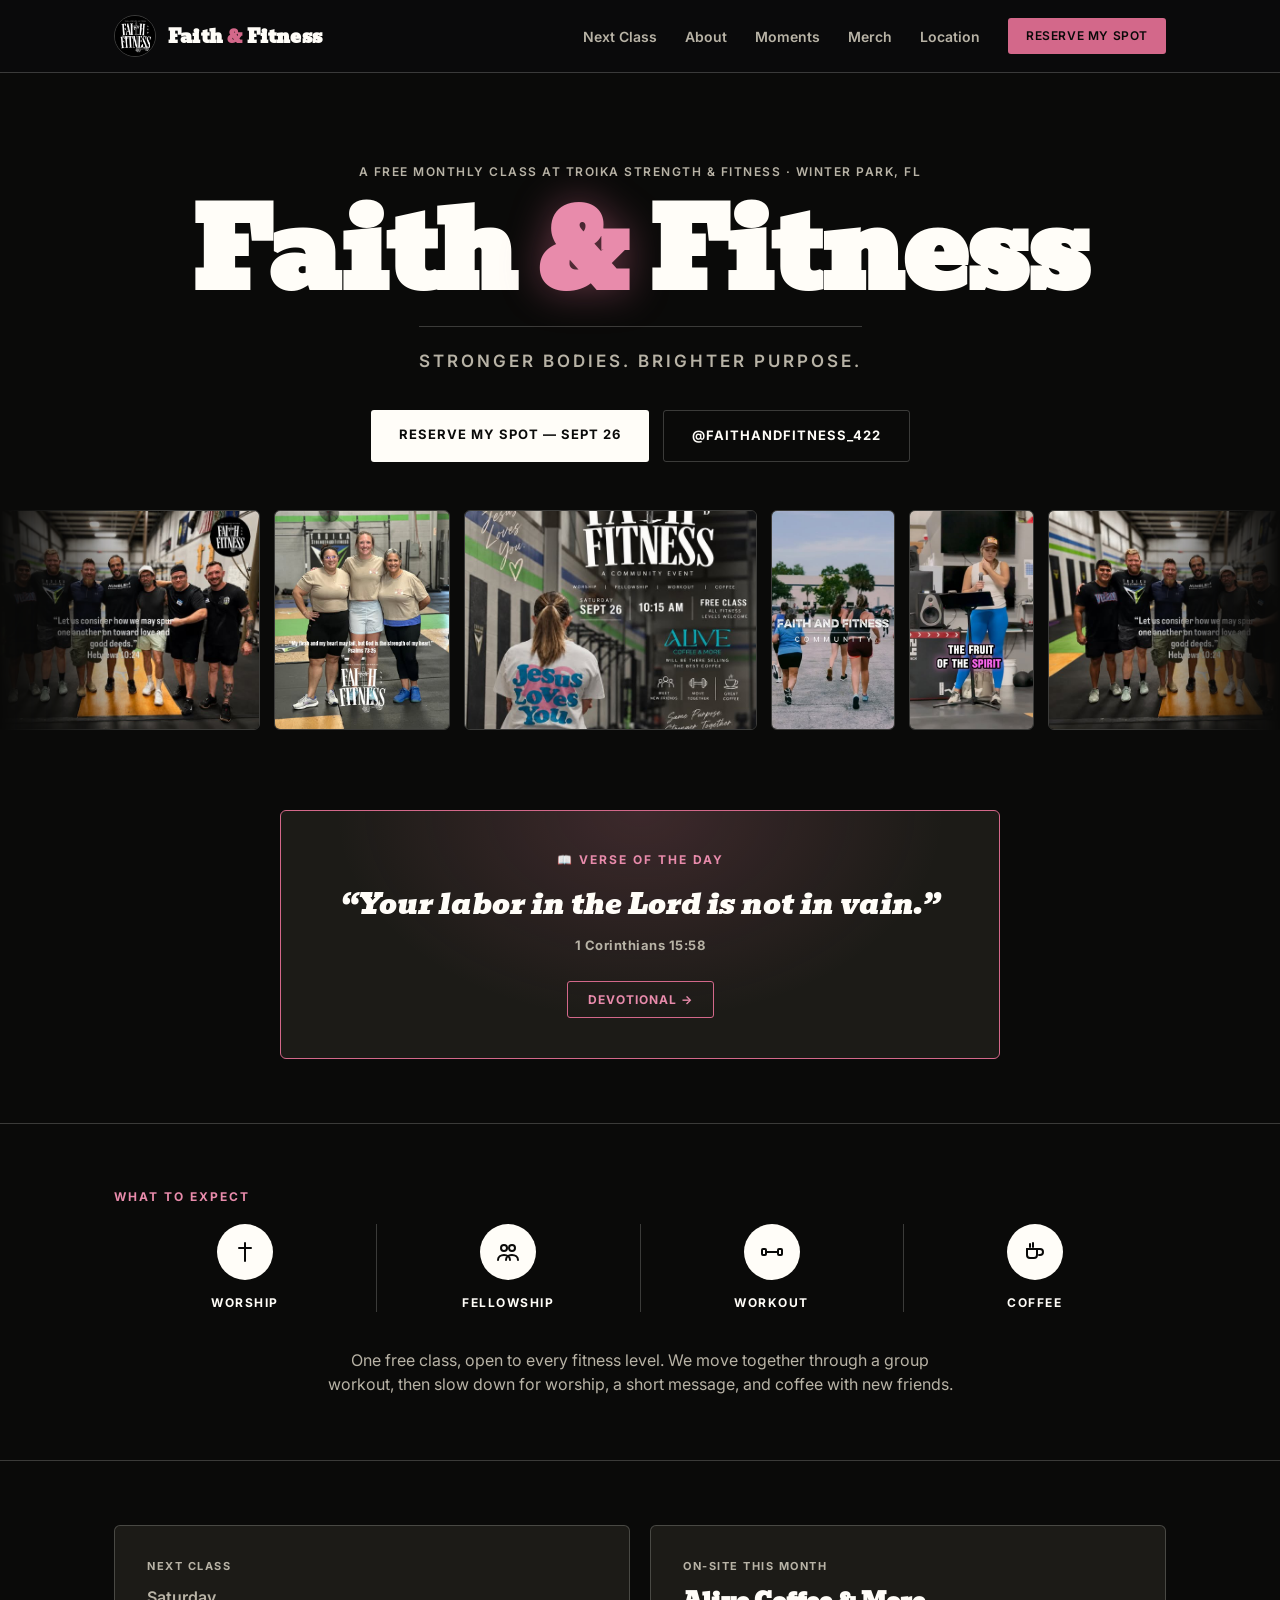
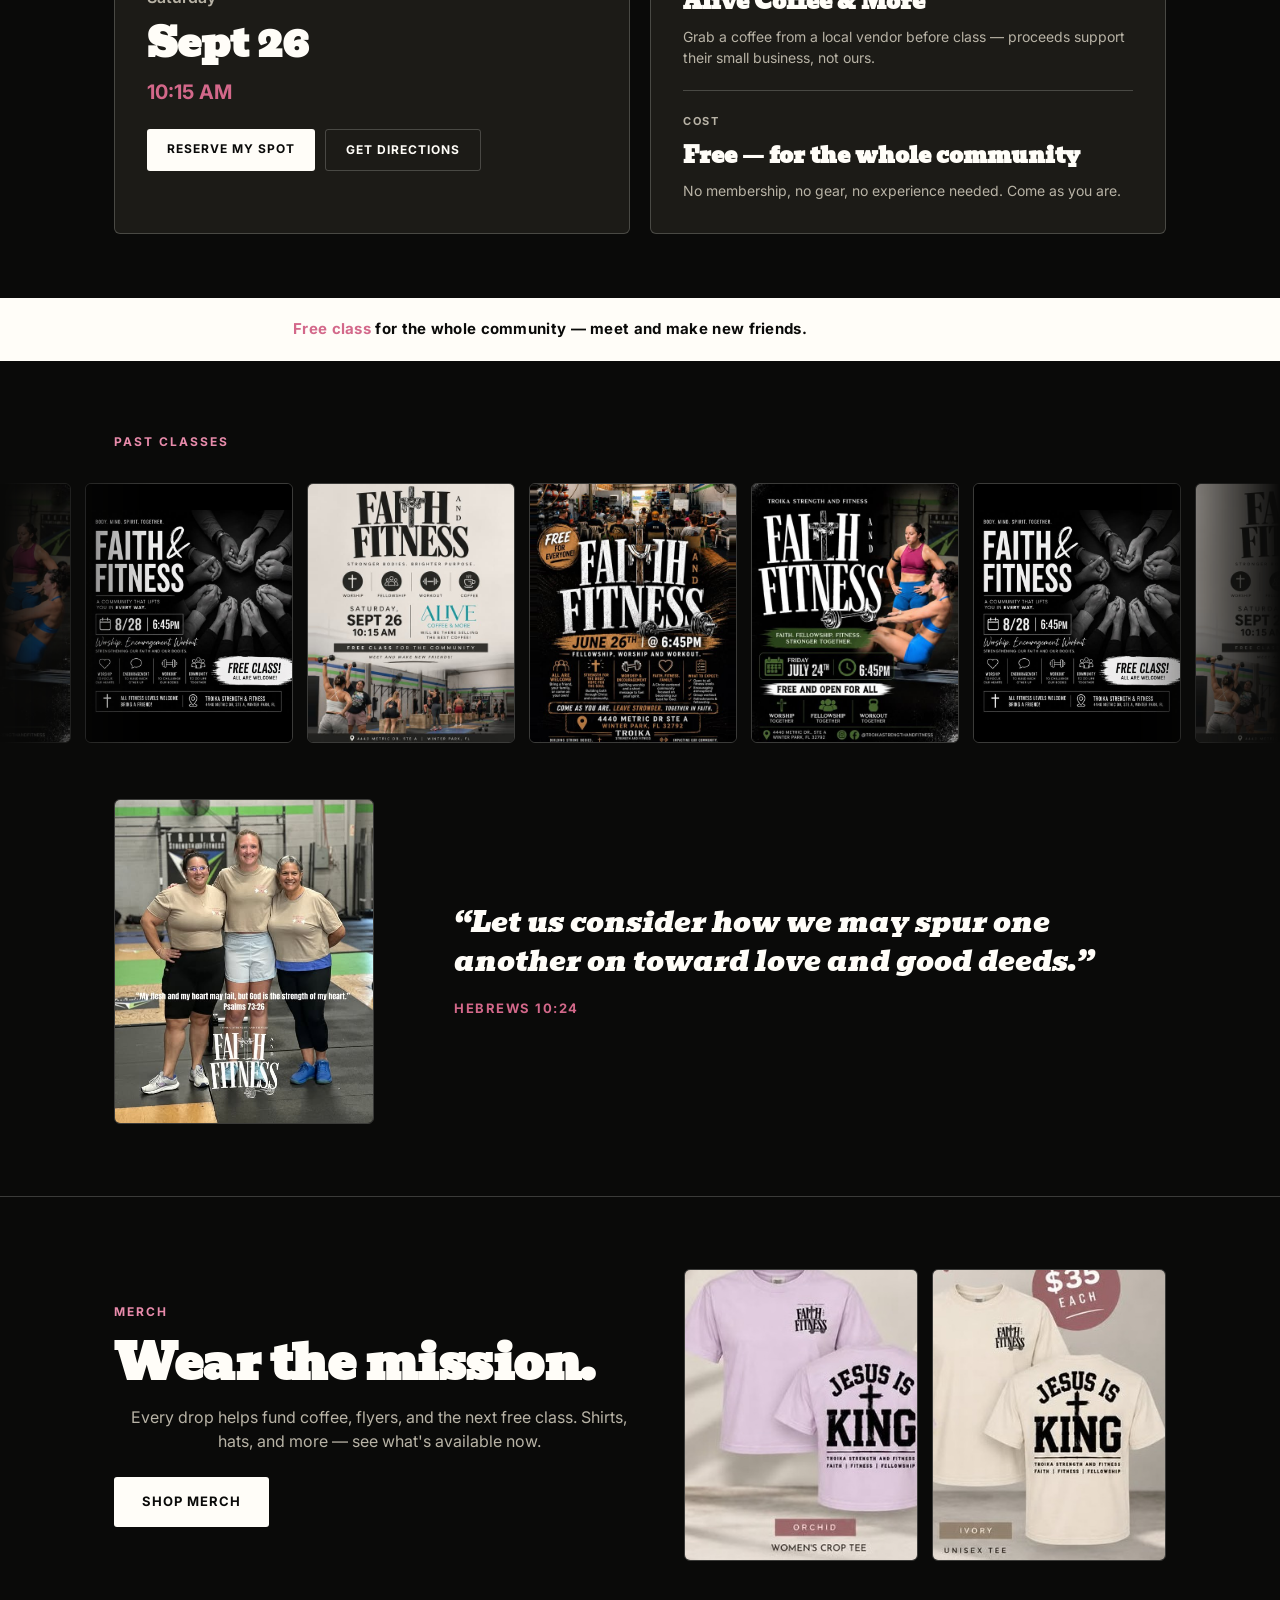
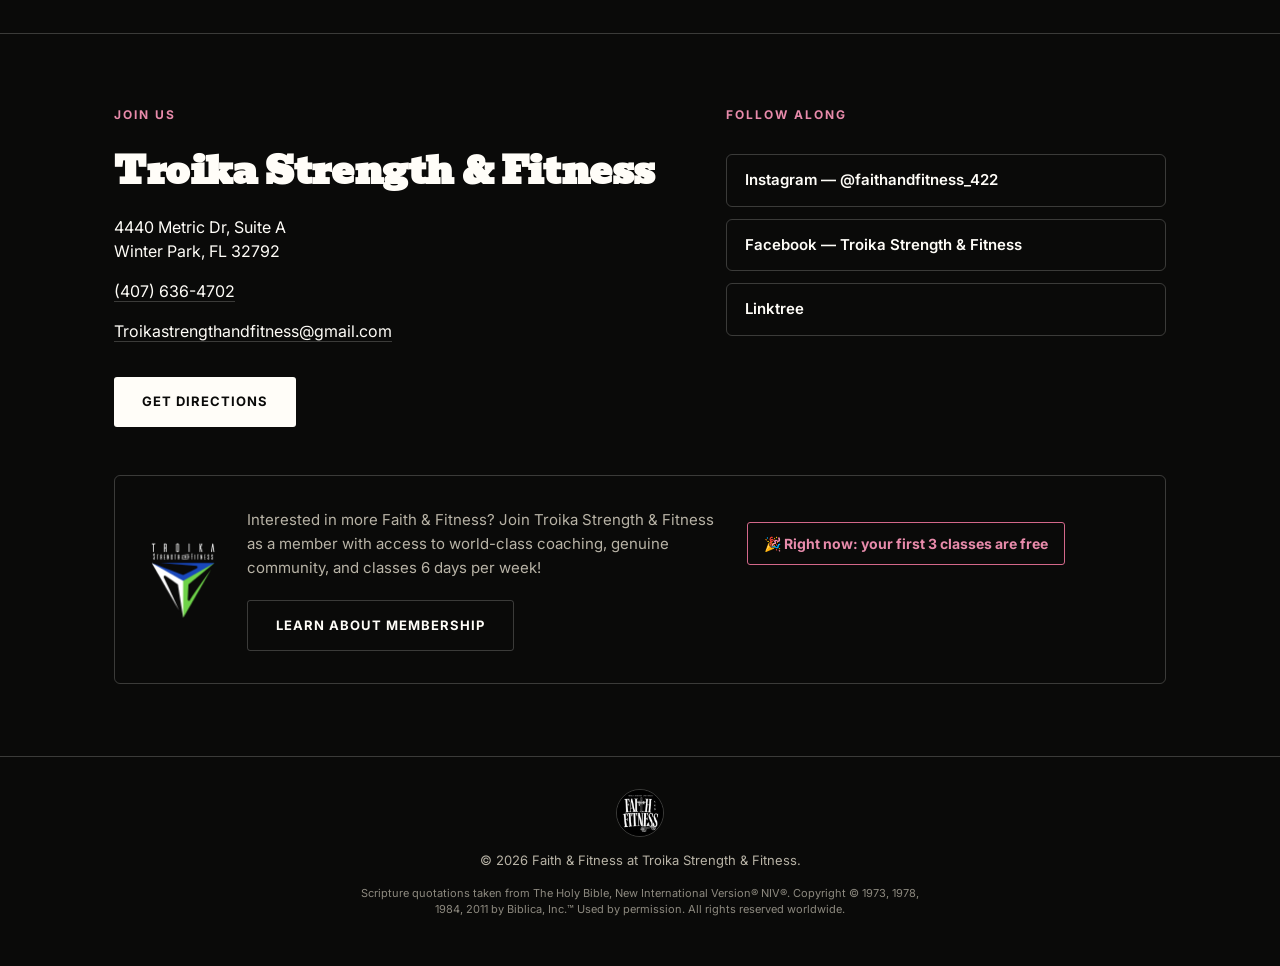
==== commit 85d36322: "Verify all 90 verses against NIV and add Biblica attribution Pulled the exact NIV text for every ref" ====
--- a/index.html
+++ b/index.html
@@ -245,6 +245,7 @@
       <img class="brand-mark" src="assets/logo.jpg" alt="Faith and Fitness logo">
     </a>
     <p>&copy; <span id="year"></span> Faith &amp; Fitness at Troika Strength &amp; Fitness.</p>
+    <p class="footer-credit">Scripture quotations taken from The Holy Bible, New International Version&reg; NIV&reg;. Copyright &copy; 1973, 1978, 1984, 2011 by Biblica, Inc.&trade; Used by permission. All rights reserved worldwide.</p>
   </div>
 </footer>
 
--- a/css/styles.css
+++ b/css/styles.css
@@ -879,6 +879,12 @@
   margin: 0;
   color: var(--muted);
   font-size: 13px;
+}
+.footer-inner .footer-credit {
+  font-size: 11px;
+  max-width: 560px;
+  line-height: 1.5;
+  opacity: 0.75;
 }
 
 /* ---------- Responsive ---------- */
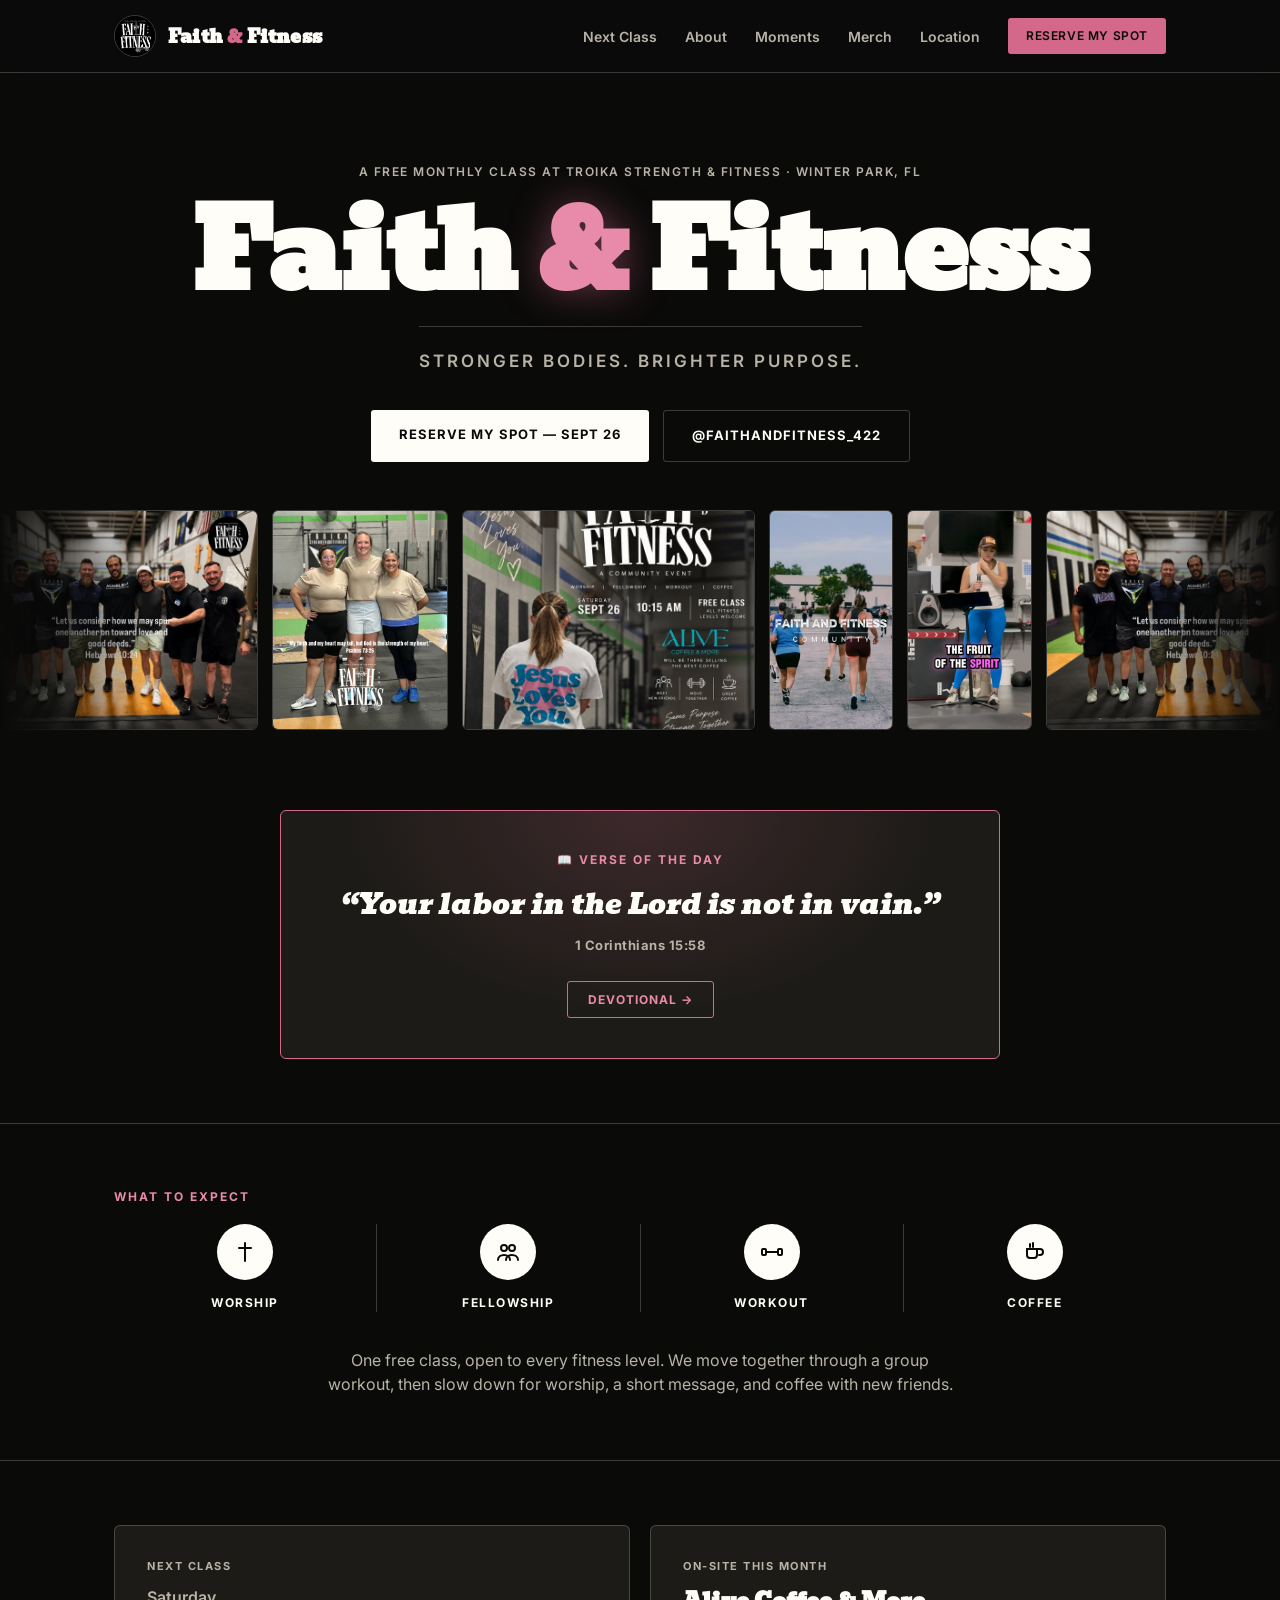
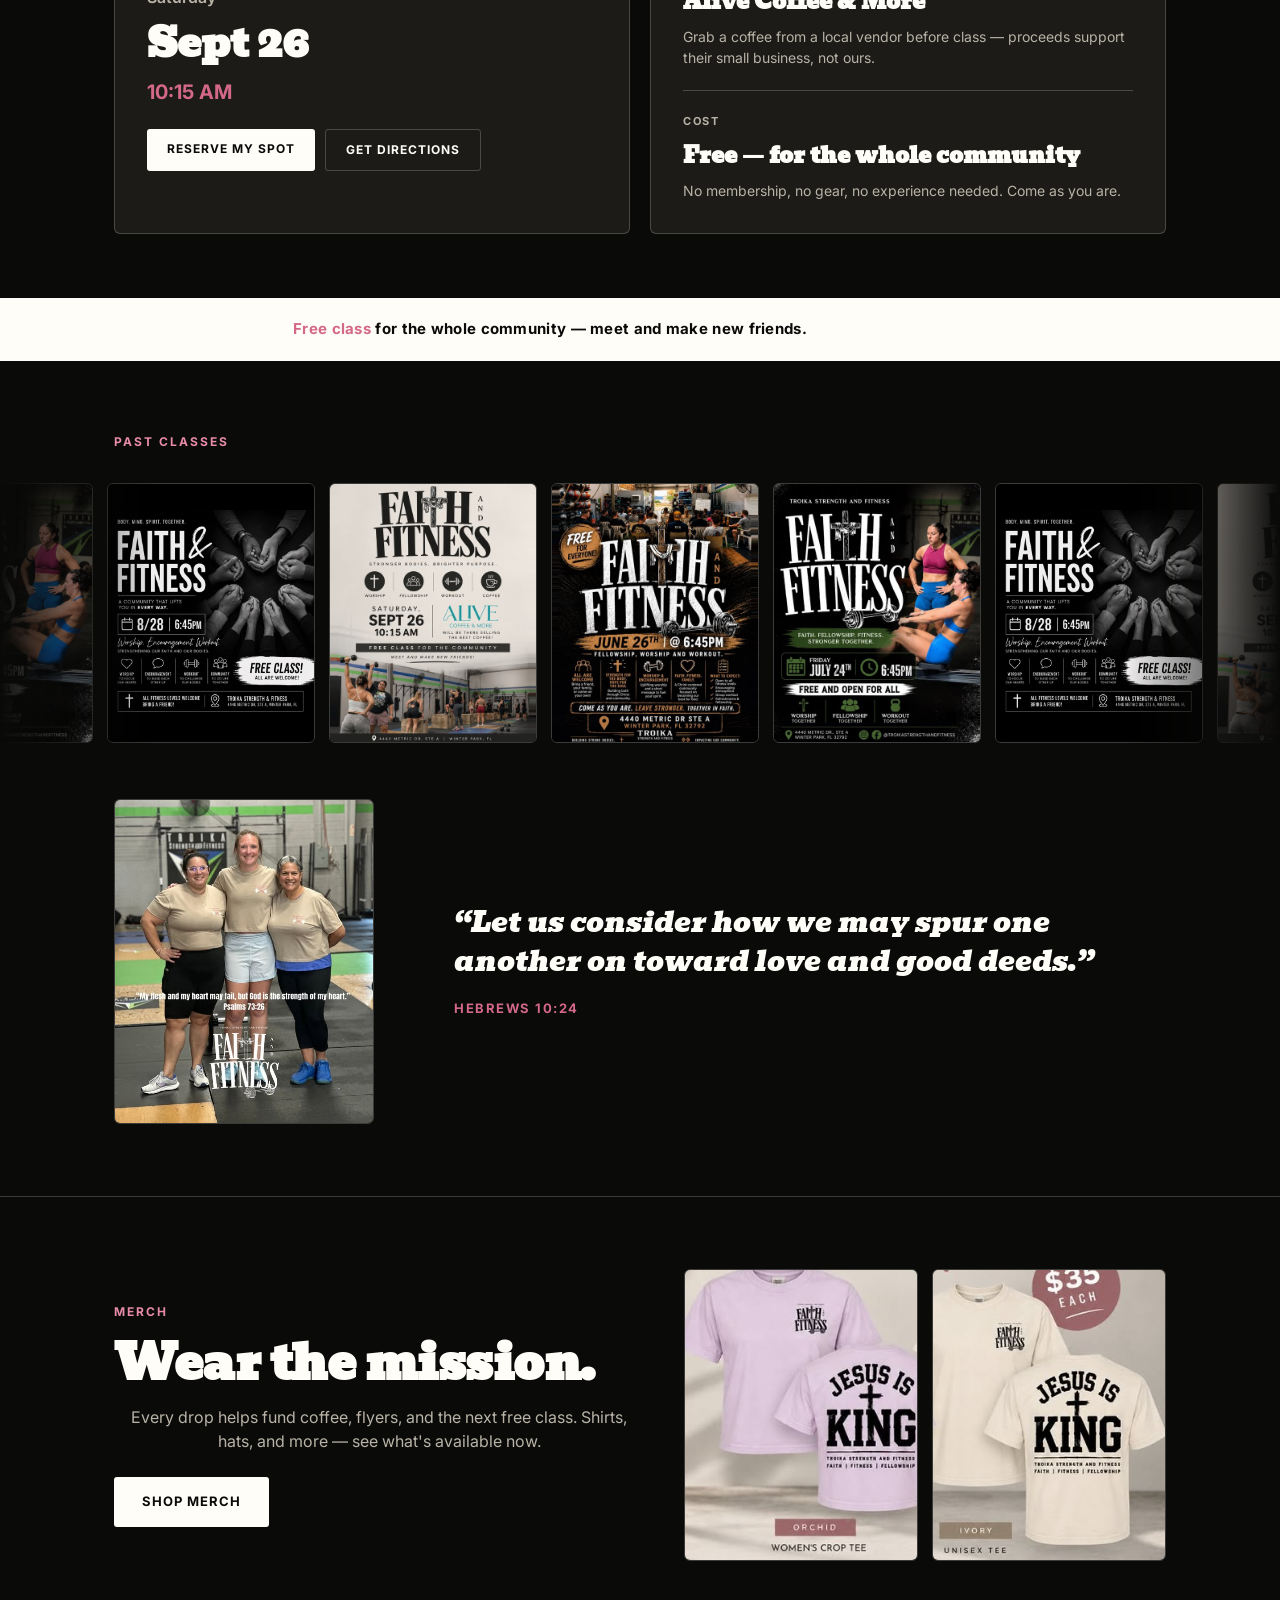
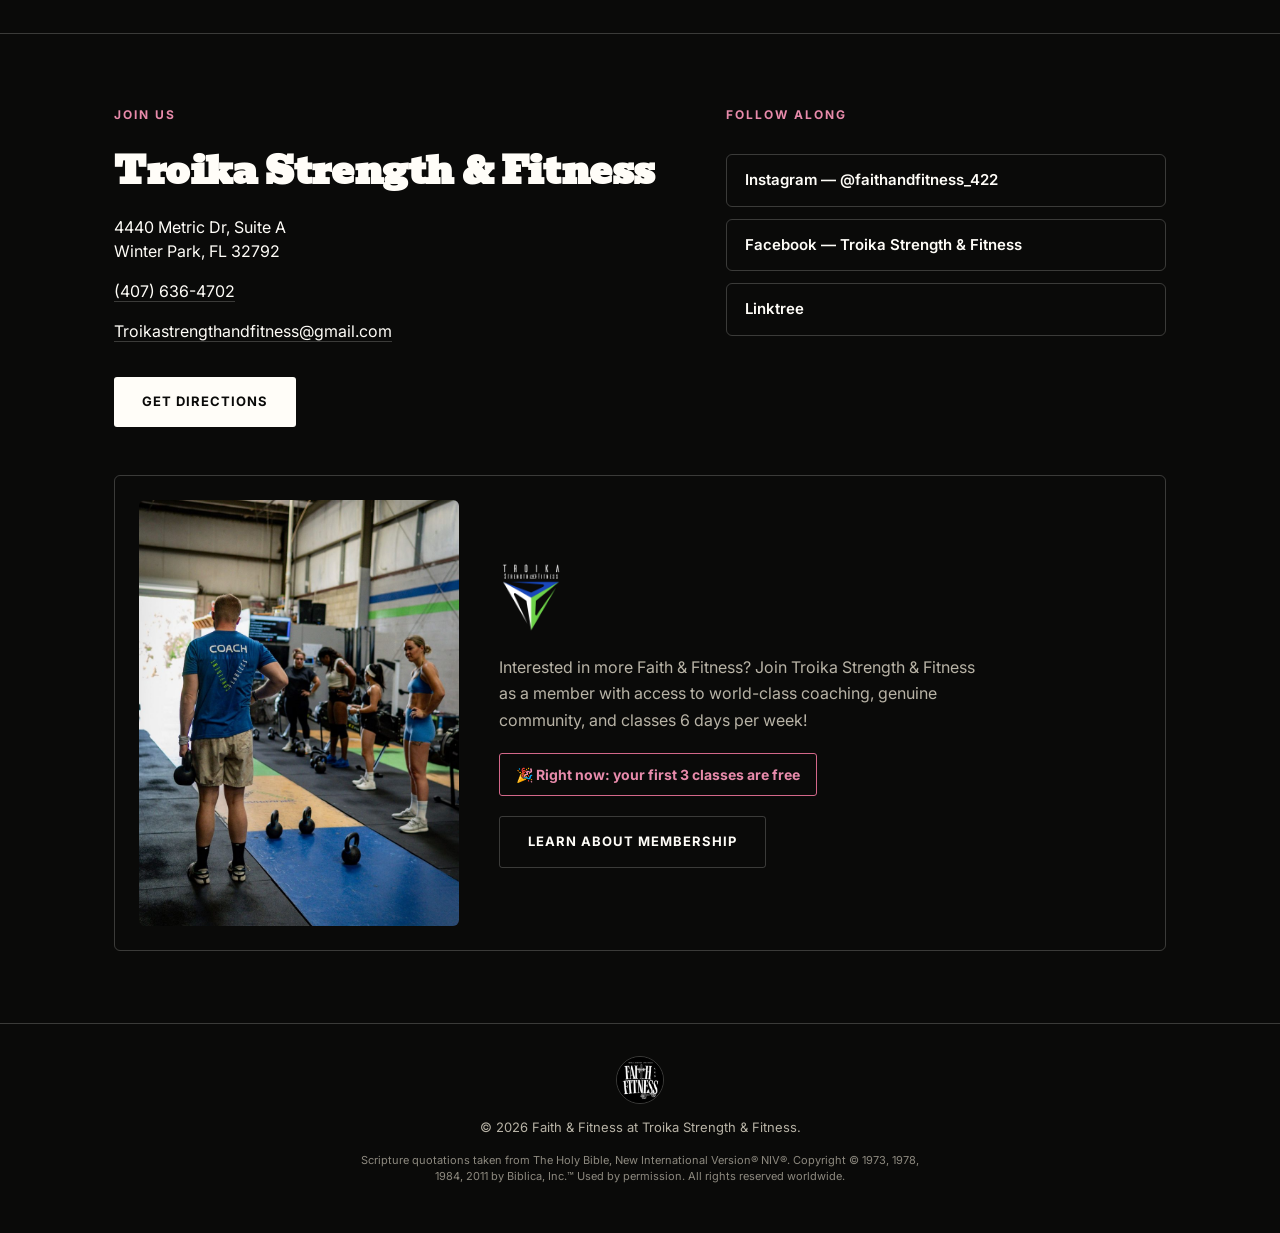
==== commit 5180cf8d: "Add coaching photo to the Troika membership plug Photo of Coach Blake leading a kettlebell class, re" ====
--- a/index.html
+++ b/index.html
@@ -227,8 +227,9 @@
 
     <div class="wrap">
       <div class="membership-plug">
-        <img class="membership-plug-logo" src="assets/troika-logo.png" alt="Troika Strength &amp; Fitness logo" loading="lazy">
+        <img class="membership-plug-photo" src="assets/coaching.jpg" alt="Coach Blake leading a kettlebell class at Troika Strength &amp; Fitness" width="900" height="1350" loading="lazy">
         <div class="membership-plug-body">
+          <img class="membership-plug-logo" src="assets/troika-logo.png" alt="Troika Strength &amp; Fitness logo" loading="lazy">
           <p>Interested in more Faith &amp; Fitness? Join Troika Strength &amp; Fitness as a member with access to world-class coaching, genuine community, and classes 6 days per week!</p>
           <a class="membership-plug-deal" href="https://troikastrengthandfitness.wodify.com/OnlineSalesPortal/ViewSchedule.aspx?LocationId=6740&amp;IsMobile=False&amp;OnlineMembershipId=101949" target="_blank" rel="noopener">🎉 Right now: your first 3 classes are free</a>
           <a class="btn btn-line" href="https://troikastrengthandfitness.com" target="_blank" rel="noopener">Learn About Membership</a>
--- a/css/styles.css
+++ b/css/styles.css
@@ -819,32 +819,39 @@
 
 .membership-plug {
   margin-top: 48px;
-  padding: 32px;
+  padding: 24px;
   border: 1px solid var(--line);
   border-radius: var(--radius-md);
-  display: flex;
+  display: grid;
+  grid-template-columns: minmax(220px, 320px) 1fr;
   align-items: center;
-  gap: 28px;
+  gap: 40px;
+}
+.membership-plug-photo {
+  display: block;
+  width: 100%;
+  height: auto;
+  aspect-ratio: 3 / 4;
+  object-fit: cover;
+  object-position: 35% 50%;
+  border-radius: var(--radius-md);
 }
 .membership-plug-logo {
-  width: 72px;
+  width: 64px;
   height: auto;
-  flex-shrink: 0;
 }
 .membership-plug-body {
   display: flex;
-  flex-wrap: wrap;
-  align-items: center;
+  flex-direction: column;
+  align-items: flex-start;
   gap: 20px;
-  flex: 1;
 }
 .membership-plug p {
   margin: 0;
   max-width: 480px;
   color: var(--muted);
-  font-size: 15px;
-  line-height: 1.6;
-  flex: 1 1 320px;
+  font-size: 16px;
+  line-height: 1.65;
 }
 .membership-plug-deal {
   display: inline-block;
@@ -931,9 +938,11 @@
   .moments-carousel { height: 200px; }
   .moments-carousel .auto-slide img { height: 200px; }
   .location-grid { grid-template-columns: 1fr; }
-  .membership-plug { flex-direction: column; text-align: center; }
-  .membership-plug-body { flex-direction: column; text-align: center; }
+  .membership-plug { grid-template-columns: 1fr; gap: 24px; padding: 16px 16px 28px; text-align: center; }
+  .membership-plug-photo { aspect-ratio: 4 / 3; object-position: 40% 38%; }
+  .membership-plug-body { align-items: center; padding: 0 8px; }
   .membership-plug p { max-width: none; }
+  .membership-plug-deal { white-space: normal; }
   .verse-block { grid-template-columns: 1fr; text-align: center; }
   .verse-photo { max-width: 260px; margin: 0 auto; }
   .merch-teaser-grid { grid-template-columns: 1fr; }
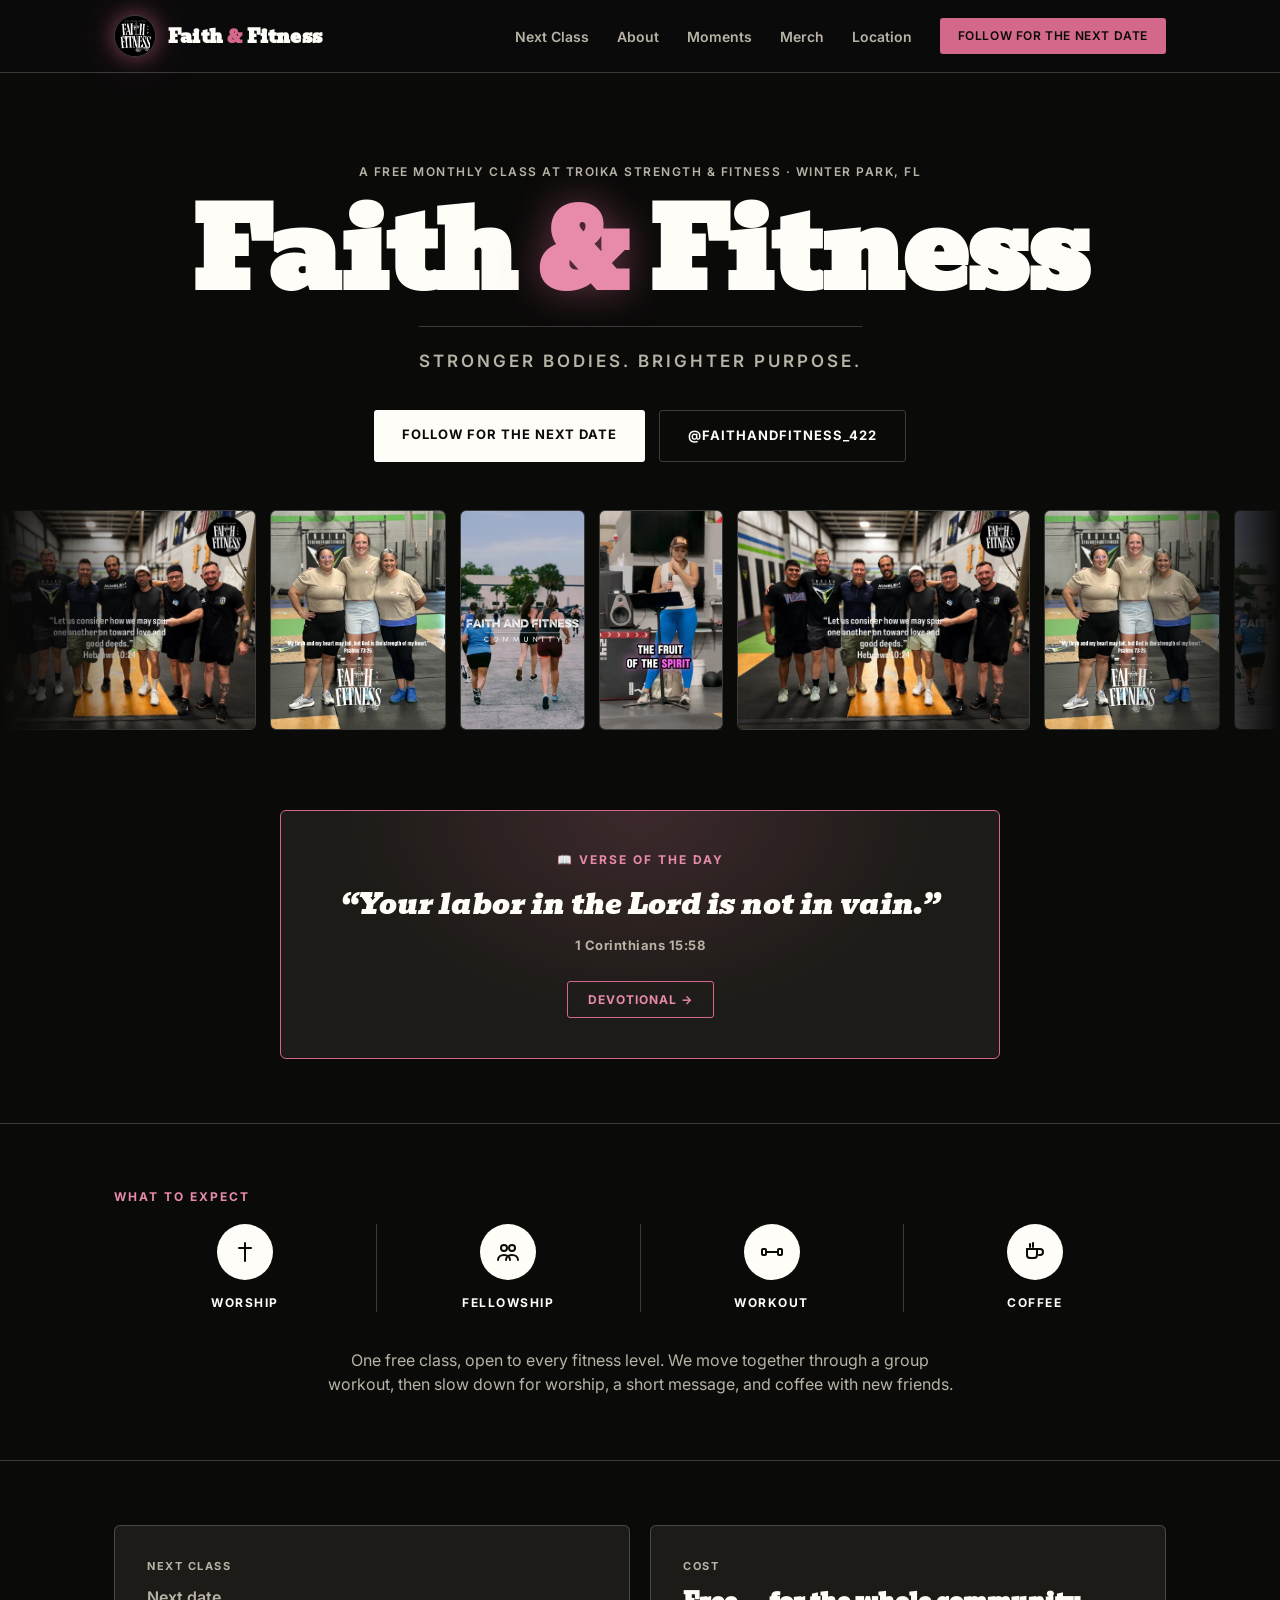
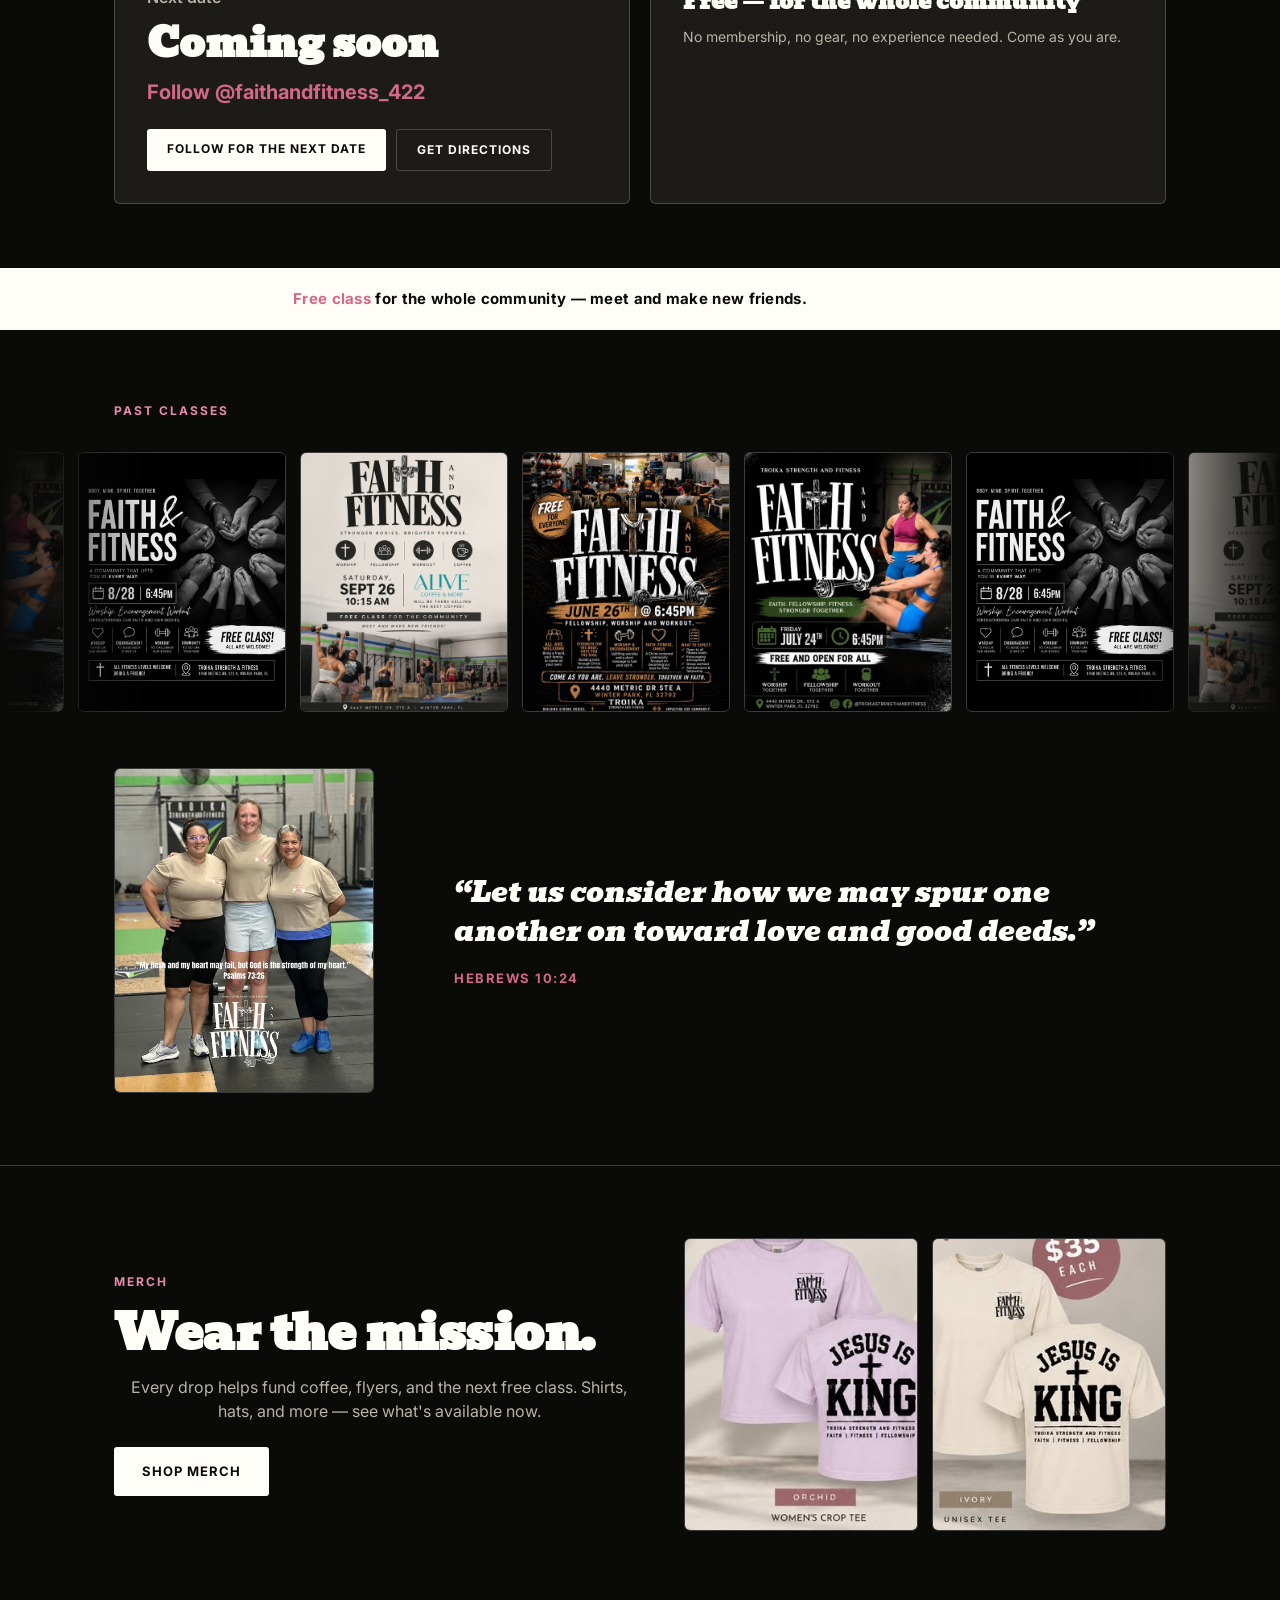
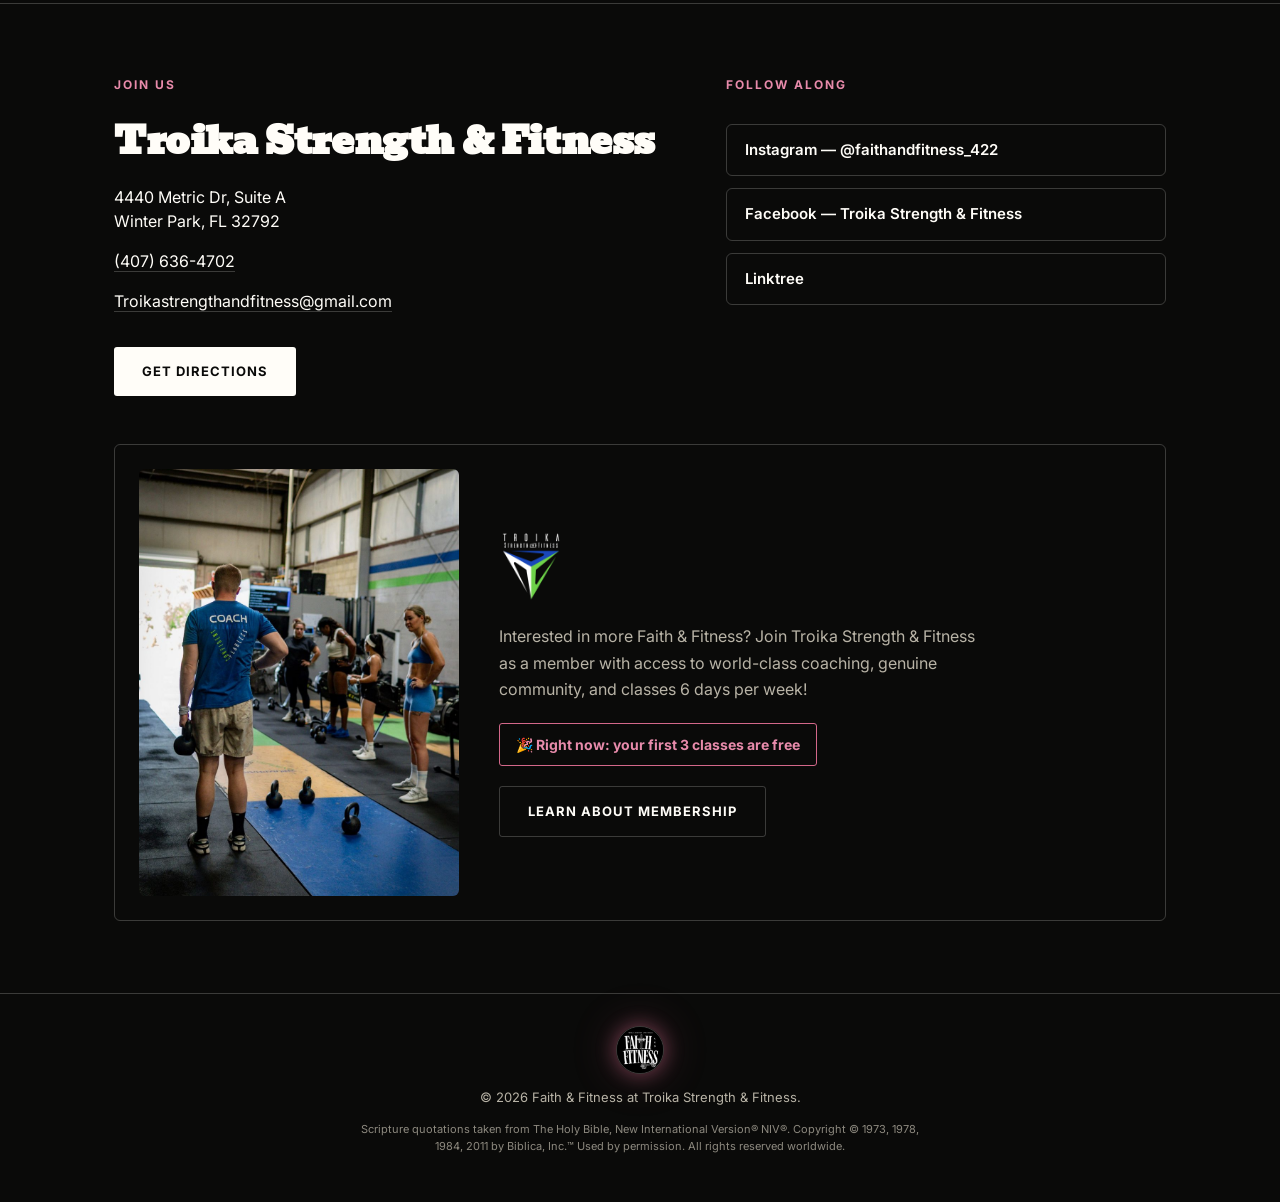
==== commit bb35b8b6: "Update site for the Oct 24 class and centralize next-class details The next class's date, time, book" ====
--- a/index.html
+++ b/index.html
@@ -49,7 +49,7 @@
       <a href="#moments">Moments</a>
       <a href="merch.html">Merch</a>
       <a href="#location">Location</a>
-      <a class="nav-cta" href="https://troikastrengthandfitness.wodify.com/OnlineSalesPage/Main?q=MembershipType%7CLocationId%3D6740%26ClassId%3D196280361%26HasProgramAccess%3DFalse" target="_blank" rel="noopener">Reserve My Spot</a>
+      <a class="nav-cta" href="https://www.troikastrengthandfitness.com/about-4" target="_blank" rel="noopener" data-next-link>Class Details</a>
     </nav>
   </div>
 </header>
@@ -62,7 +62,7 @@
       <h1 class="hero-title">Faith <span class="amp">&amp;</span> Fitness</h1>
       <p class="hero-tagline">Stronger bodies. Brighter purpose.</p>
       <div class="hero-actions">
-        <a class="btn btn-solid" href="https://troikastrengthandfitness.wodify.com/OnlineSalesPage/Main?q=MembershipType%7CLocationId%3D6740%26ClassId%3D196280361%26HasProgramAccess%3DFalse" target="_blank" rel="noopener">Reserve My Spot — Sept 26</a>
+        <a class="btn btn-solid" href="https://www.troikastrengthandfitness.com/about-4" target="_blank" rel="noopener" data-next-link="with-date">Class Details</a>
         <a class="btn btn-line" href="https://www.instagram.com/faithandfitness_422/" target="_blank" rel="noopener">@faithandfitness_422</a>
       </div>
     </div>
@@ -71,12 +71,10 @@
       <div class="auto-carousel-track">
         <div class="auto-slide"><img src="assets/hero-1.jpg" alt="" loading="lazy"></div>
         <div class="auto-slide"><img src="assets/hero-2.jpg" alt="" loading="lazy"></div>
-        <div class="auto-slide"><img src="assets/hero-3.jpg" alt="" loading="lazy"></div>
         <div class="auto-slide"><img src="assets/hero-4.jpg" alt="" loading="lazy"></div>
         <div class="auto-slide"><img src="assets/hero-5.jpg" alt="" loading="lazy"></div>
         <div class="auto-slide"><img src="assets/hero-1.jpg" alt="" loading="lazy"></div>
         <div class="auto-slide"><img src="assets/hero-2.jpg" alt="" loading="lazy"></div>
-        <div class="auto-slide"><img src="assets/hero-3.jpg" alt="" loading="lazy"></div>
         <div class="auto-slide"><img src="assets/hero-4.jpg" alt="" loading="lazy"></div>
         <div class="auto-slide"><img src="assets/hero-5.jpg" alt="" loading="lazy"></div>
       </div>
@@ -133,19 +131,21 @@
     <div class="wrap next-class-grid">
       <div class="date-card">
         <p class="date-card-eyebrow">Next class</p>
-        <p class="date-card-day">Saturday</p>
-        <p class="date-card-date">Sept 26</p>
-        <p class="date-card-time">10:15 AM</p>
+        <p class="date-card-day" data-next-day>&nbsp;</p>
+        <p class="date-card-date" data-next-date>Coming soon</p>
+        <p class="date-card-time" data-next-time>&nbsp;</p>
         <div class="date-card-actions">
-          <a class="btn btn-solid small" href="https://troikastrengthandfitness.wodify.com/OnlineSalesPage/Main?q=MembershipType%7CLocationId%3D6740%26ClassId%3D196280361%26HasProgramAccess%3DFalse" target="_blank" rel="noopener">Reserve My Spot</a>
+          <a class="btn btn-solid small" href="https://www.troikastrengthandfitness.com/about-4" target="_blank" rel="noopener" data-next-link>Class Details</a>
           <a class="btn btn-line small" href="https://maps.google.com/?q=4440+Metric+Dr+Suite+A+Winter+Park+FL+32792" target="_blank" rel="noopener">Get Directions</a>
         </div>
       </div>
       <div class="info-card">
-        <p class="info-card-eyebrow">On-site this month</p>
-        <p class="info-card-title">Alive Coffee &amp; More</p>
-        <p class="info-card-note">Grab a coffee from a local vendor before class — proceeds support their small business, not ours.</p>
-        <div class="info-card-divider"></div>
+        <div data-next-coffee hidden>
+          <p class="info-card-eyebrow">On-site this month</p>
+          <p class="info-card-title" data-next-coffee-name></p>
+          <p class="info-card-note">Grab a coffee from a local vendor before class — proceeds support their small business, not ours.</p>
+          <div class="info-card-divider"></div>
+        </div>
         <p class="info-card-eyebrow">Cost</p>
         <p class="info-card-title">Free — for the whole community</p>
         <p class="info-card-note">No membership, no gear, no experience needed. Come as you are.</p>
@@ -254,11 +254,11 @@
   <div class="rsvp-modal-backdrop" data-close></div>
   <div class="rsvp-modal-card" role="dialog" aria-modal="true" aria-labelledby="rsvpModalTitle">
     <button class="rsvp-modal-close" id="rsvpModalClose" type="button" aria-label="Close">&times;</button>
-    <p class="section-label">Saturday, Sept 26 · 10:15 AM</p>
+    <p class="section-label" data-next-when></p>
     <h3 id="rsvpModalTitle">Save your spot?</h3>
     <p>Class is free and open to everyone — no sign-up required. But if you'd like to reserve a spot ahead of time, we'd love to see you there.</p>
     <div class="rsvp-modal-actions">
-      <a class="btn btn-solid" id="rsvpModalReserve" href="https://troikastrengthandfitness.wodify.com/OnlineSalesPage/Main?q=MembershipType%7CLocationId%3D6740%26ClassId%3D196280361%26HasProgramAccess%3DFalse" target="_blank" rel="noopener">Reserve My Spot</a>
+      <a class="btn btn-solid" id="rsvpModalReserve" href="#" target="_blank" rel="noopener">Reserve My Spot</a>
       <button class="btn btn-line" id="rsvpModalDismiss" type="button">Maybe Later</button>
     </div>
   </div>
--- a/css/styles.css
+++ b/css/styles.css
@@ -85,6 +85,7 @@
   border-radius: 50%;
   object-fit: cover;
   border: 1px solid var(--line);
+  box-shadow: 0 0 18px 2px rgba(211, 104, 138, 0.4), 0 0 42px 8px rgba(211, 104, 138, 0.15);
 }
 
 .brand-name {
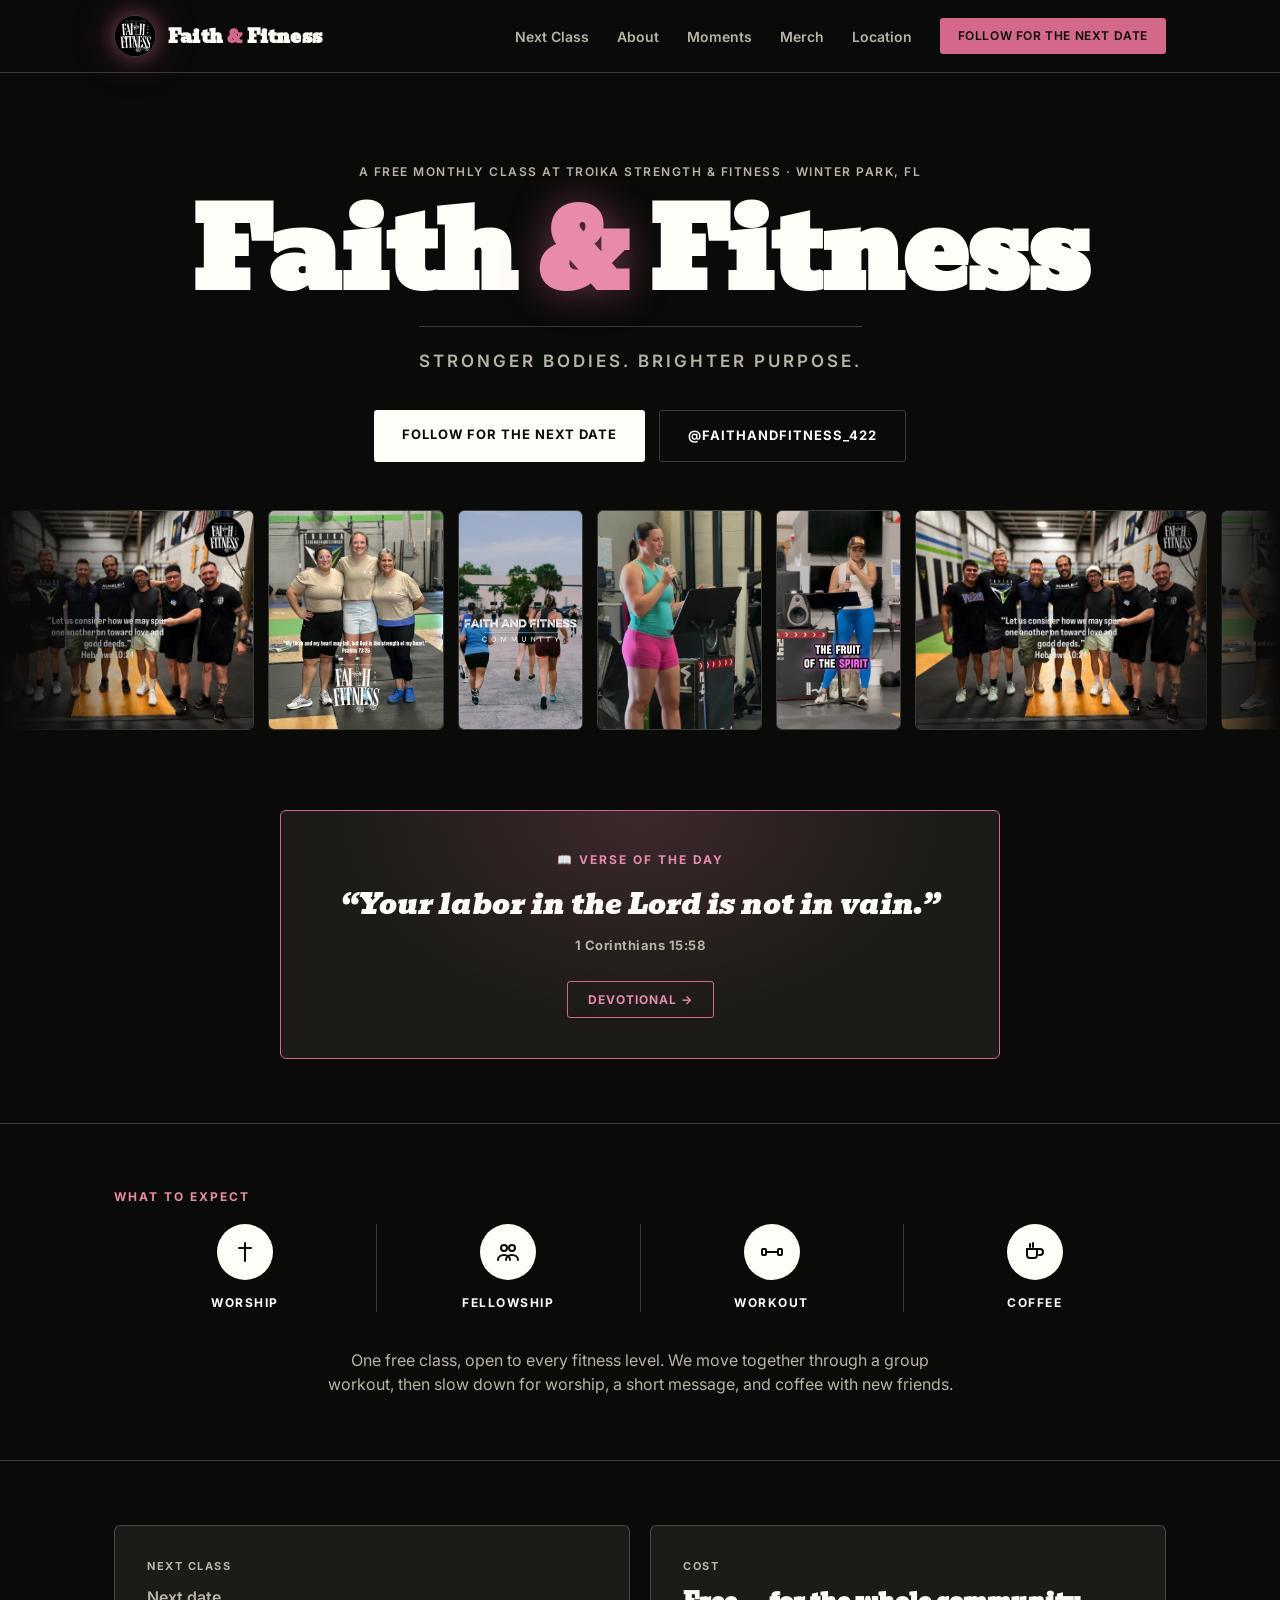
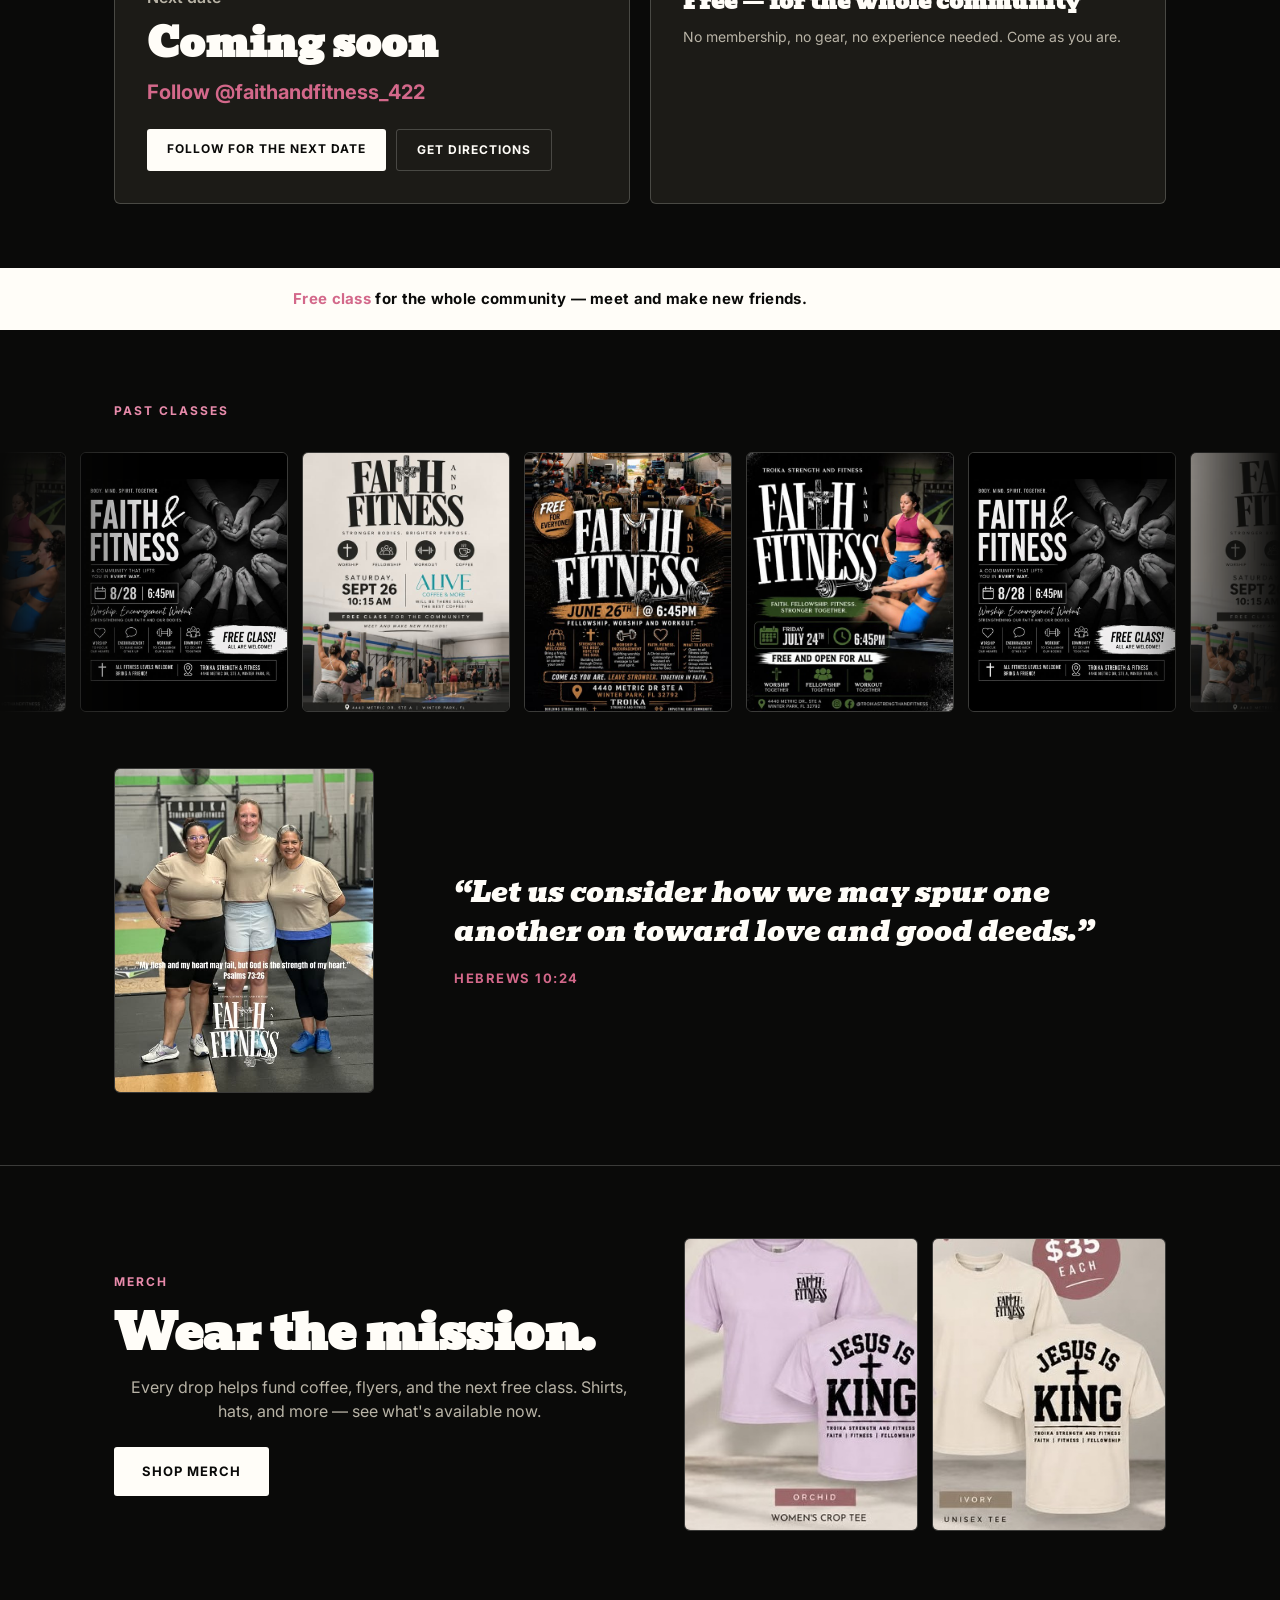
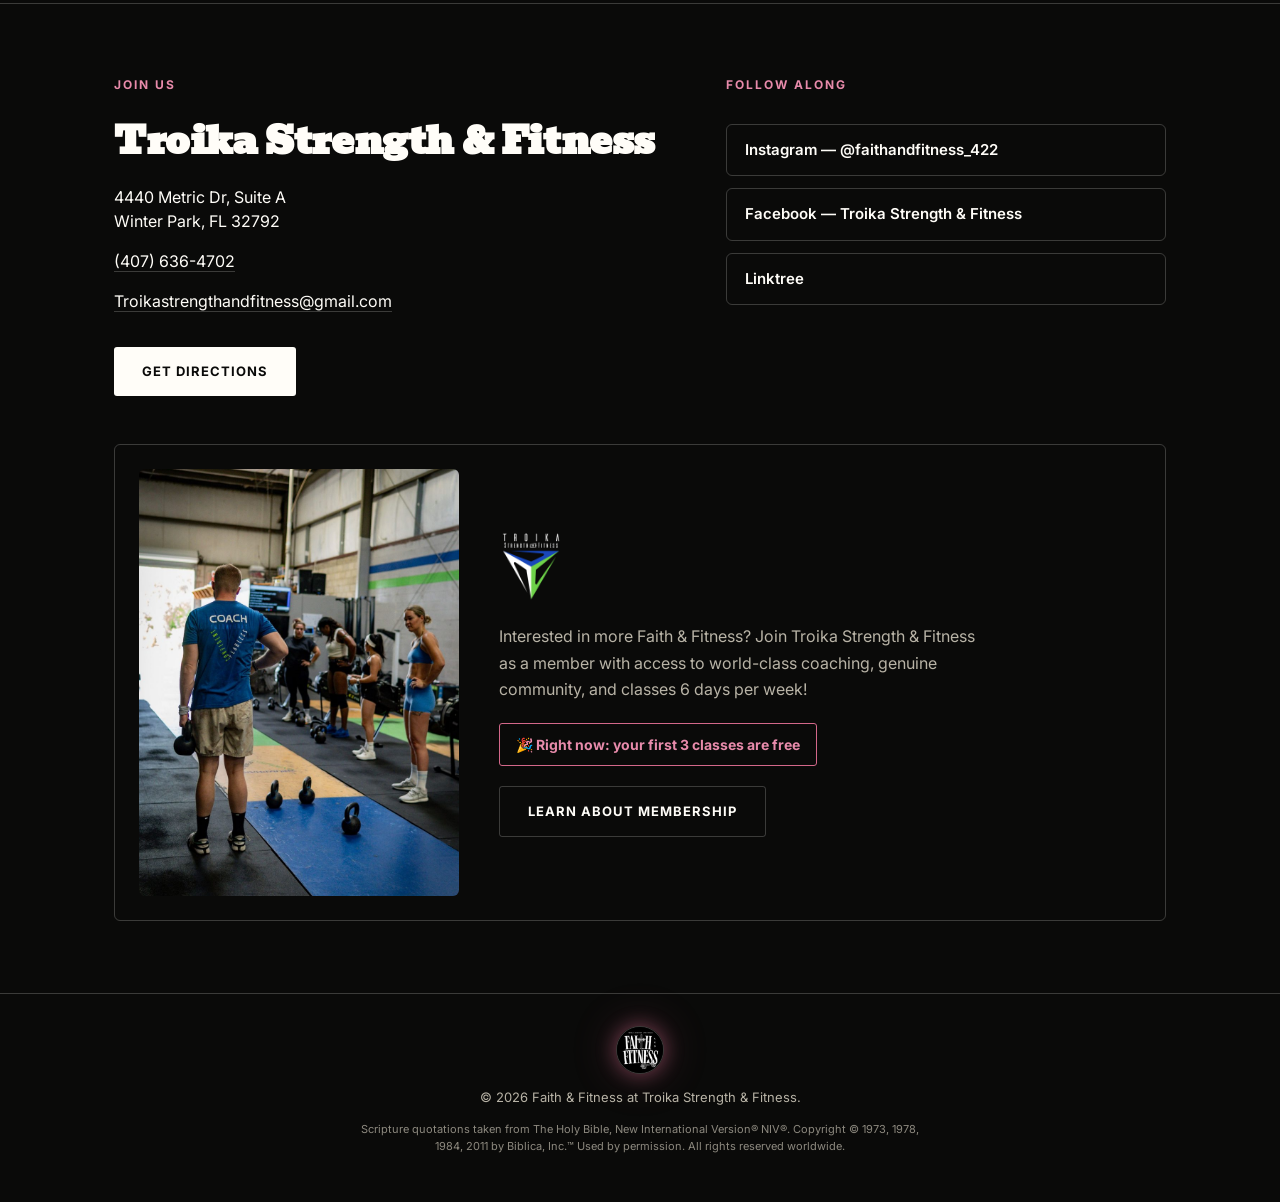
==== commit 269a7b84: "Add Sept 26 worship still from Instagram recap to hero carousel Co-Authored-By: Claude Opus 5.5 <nor" ====
--- a/index.html
+++ b/index.html
@@ -72,10 +72,12 @@
         <div class="auto-slide"><img src="assets/hero-1.jpg" alt="" loading="lazy"></div>
         <div class="auto-slide"><img src="assets/hero-2.jpg" alt="" loading="lazy"></div>
         <div class="auto-slide"><img src="assets/hero-4.jpg" alt="" loading="lazy"></div>
+        <div class="auto-slide"><img src="assets/hero-6.jpg" alt="" loading="lazy"></div>
         <div class="auto-slide"><img src="assets/hero-5.jpg" alt="" loading="lazy"></div>
         <div class="auto-slide"><img src="assets/hero-1.jpg" alt="" loading="lazy"></div>
         <div class="auto-slide"><img src="assets/hero-2.jpg" alt="" loading="lazy"></div>
         <div class="auto-slide"><img src="assets/hero-4.jpg" alt="" loading="lazy"></div>
+        <div class="auto-slide"><img src="assets/hero-6.jpg" alt="" loading="lazy"></div>
         <div class="auto-slide"><img src="assets/hero-5.jpg" alt="" loading="lazy"></div>
       </div>
     </div>
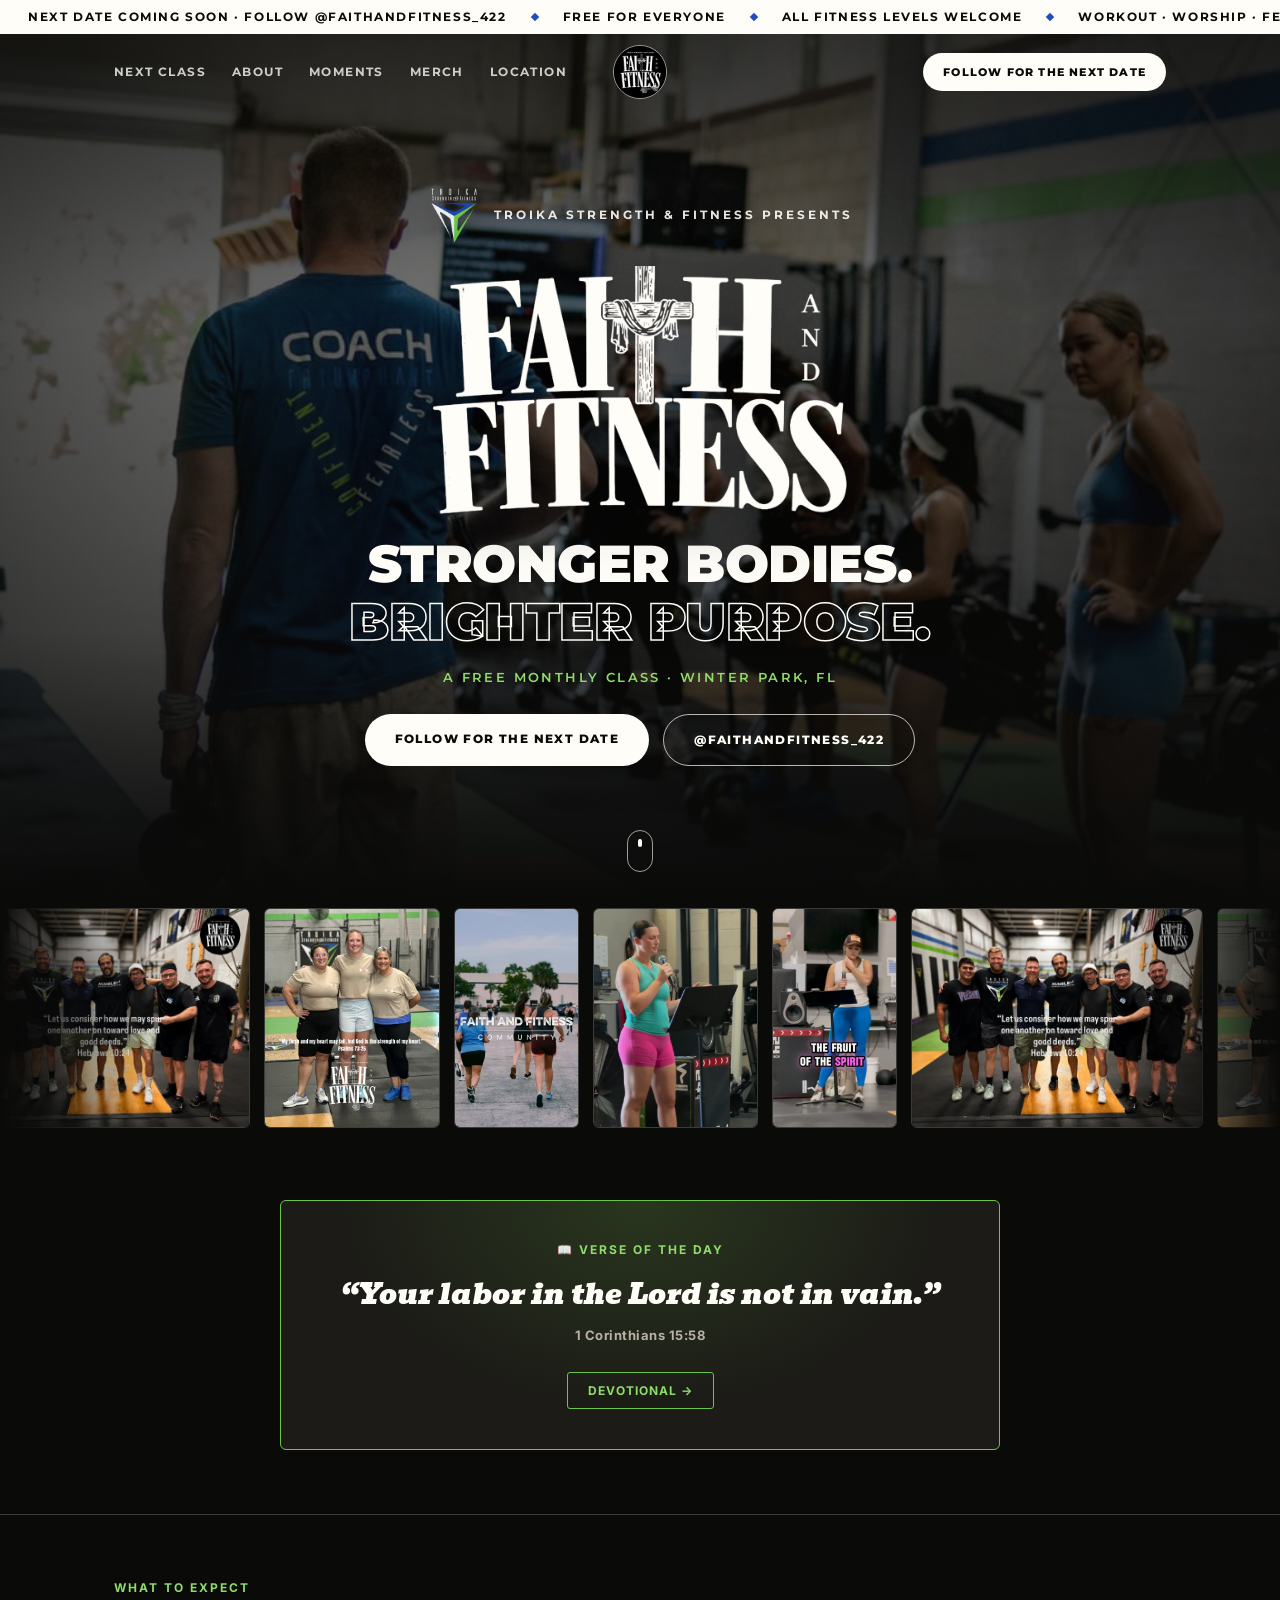
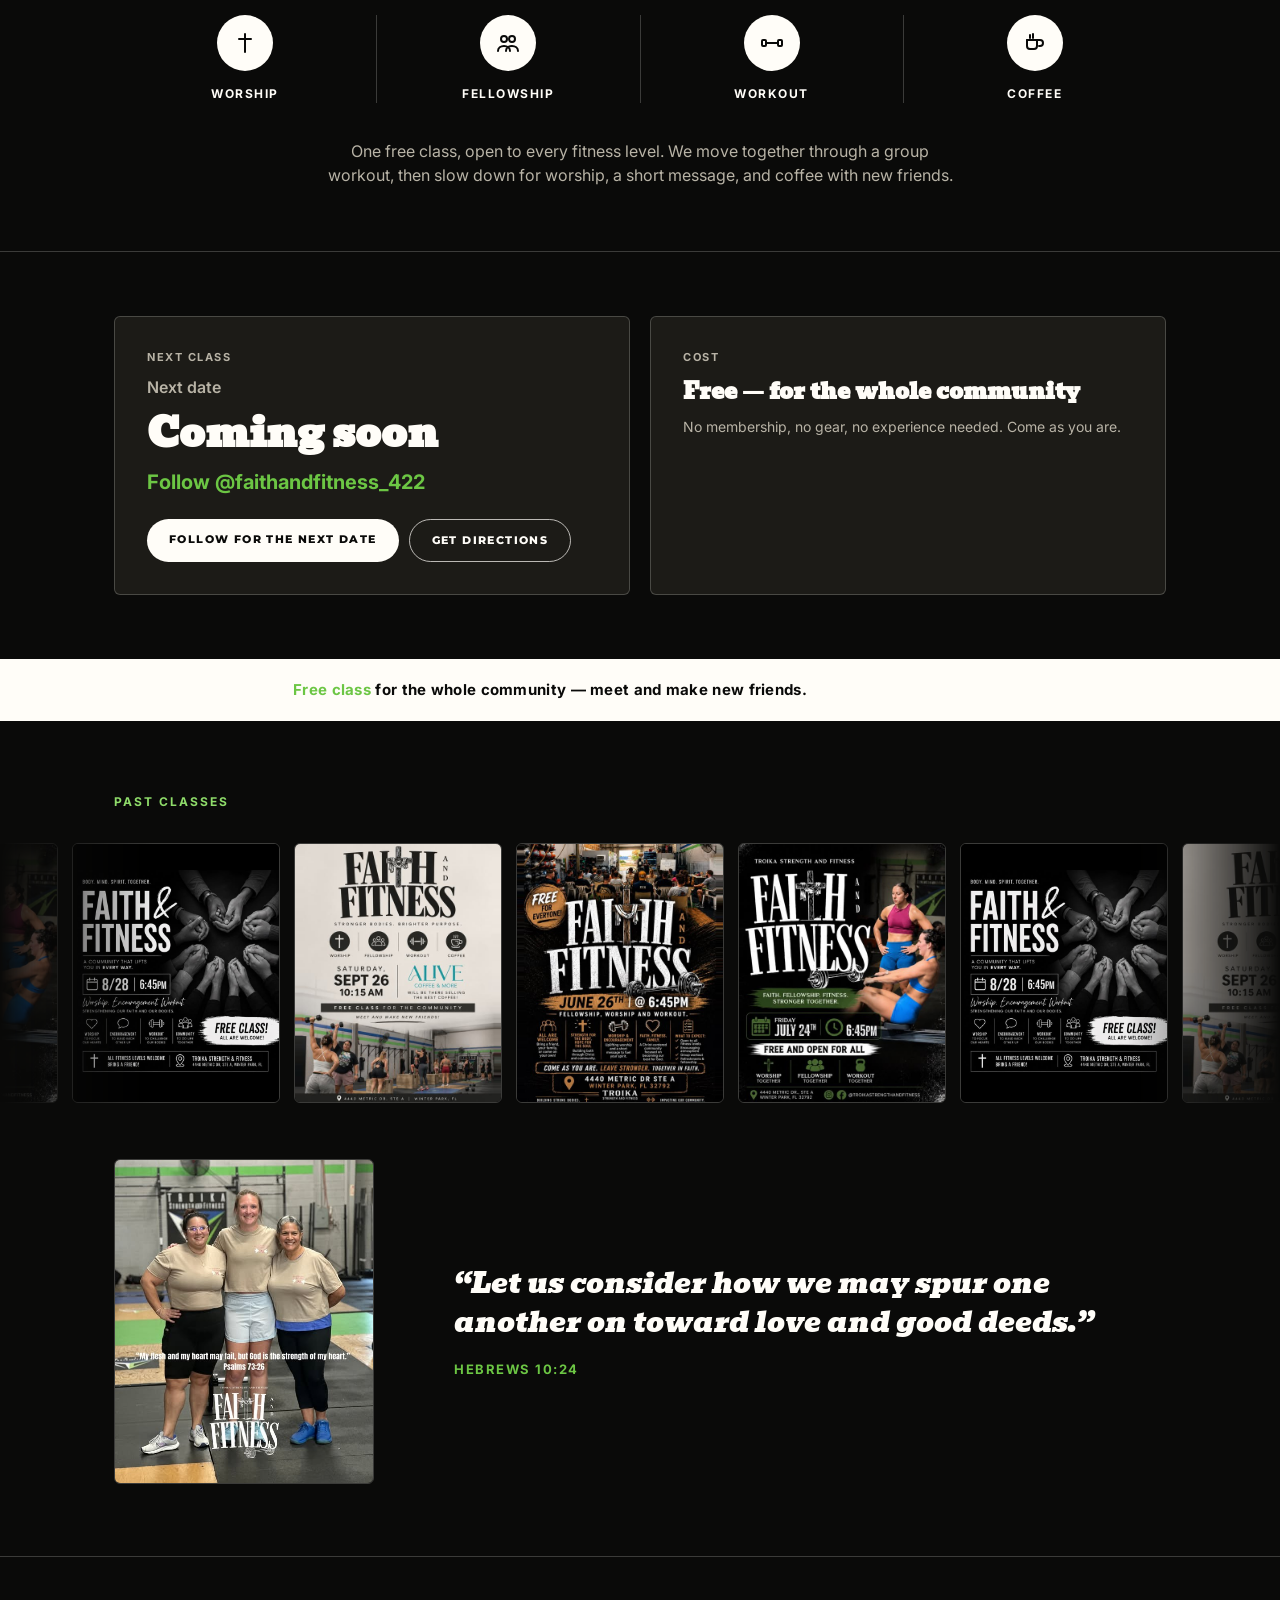
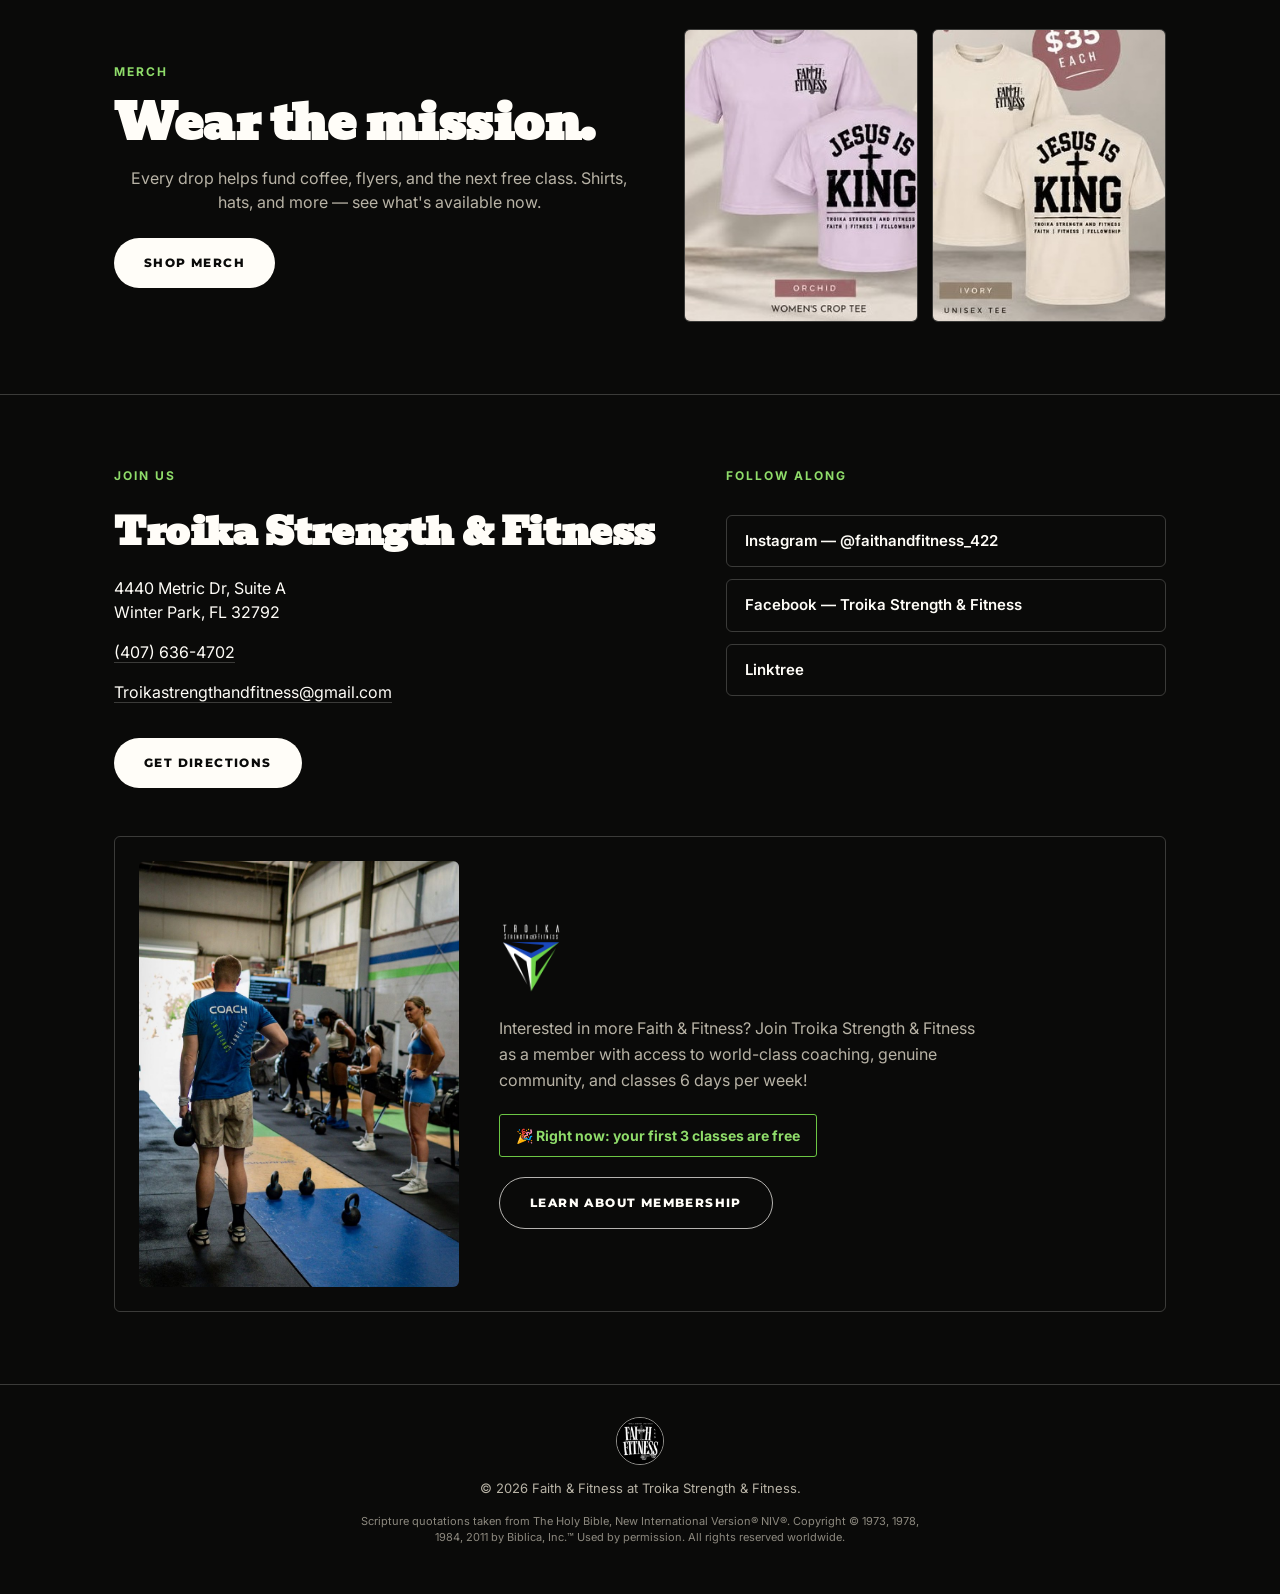
==== commit fa687c1b: "Redesign the header and hero, drop pink, and add the Nov 21 flyer popup The homepage now opens on a " ====
--- a/index.html
+++ b/index.html
@@ -25,21 +25,22 @@
 
 <link rel="preconnect" href="https://fonts.googleapis.com">
 <link rel="preconnect" href="https://fonts.gstatic.com" crossorigin>
-<link href="https://fonts.googleapis.com/css2?family=Bevan&amp;family=Inter:wght@400;500;600;700&amp;display=swap" rel="stylesheet">
-<link rel="stylesheet" href="css/styles.css">
+<link href="https://fonts.googleapis.com/css2?family=Bevan&amp;family=Inter:wght@400;500;600;700&amp;family=Montserrat:wght@600;700;800;900&amp;display=swap" rel="stylesheet">
+<link rel="stylesheet" href="css/styles.css?v=2026-11-13">
 </head>
 <body>
 
 <a class="skip-link" href="#main">Skip to content</a>
 
-<header class="site-header" id="top">
+<header class="site-header is-overlay" id="top">
+  <div class="announce">
+    <div class="announce-track">
+      <div class="announce-set"><span data-next-ticker>A free monthly class at Troika Strength &amp; Fitness</span><span>Free for everyone</span><span>All fitness levels welcome</span><span>Workout · Worship · Fellowship</span></div>
+      <div class="announce-set" aria-hidden="true"><span data-next-ticker>A free monthly class at Troika Strength &amp; Fitness</span><span>Free for everyone</span><span>All fitness levels welcome</span><span>Workout · Worship · Fellowship</span></div>
+    </div>
+  </div>
   <div class="wrap header-inner">
-    <a class="brand" href="#top" aria-label="Faith and Fitness — home">
-      <img class="brand-mark" src="assets/logo.jpg" alt="Faith and Fitness logo">
-      <span class="brand-name">Faith <em>&amp;</em> Fitness</span>
-    </a>
-
-    <button class="nav-toggle" id="navToggle" aria-expanded="false" aria-controls="siteNav">
+    <button class="nav-toggle" id="navToggle" aria-expanded="false" aria-controls="siteNav" aria-label="Menu">
       <span></span><span></span><span></span>
     </button>
 
@@ -49,24 +50,43 @@
       <a href="#moments">Moments</a>
       <a href="merch.html">Merch</a>
       <a href="#location">Location</a>
+      <a class="nav-cta nav-cta-menu" href="https://www.troikastrengthandfitness.com/about-4" target="_blank" rel="noopener" data-next-link>Class Details</a>
+    </nav>
+
+    <a class="brand" href="#top" aria-label="Faith and Fitness — home">
+      <img class="brand-mark" src="assets/logo.jpg" alt="Faith and Fitness logo">
+    </a>
+
+    <div class="header-end">
       <a class="nav-cta" href="https://www.troikastrengthandfitness.com/about-4" target="_blank" rel="noopener" data-next-link>Class Details</a>
-    </nav>
+    </div>
   </div>
 </header>
 
 <main id="main">
 
   <section class="hero">
+    <div class="hero-bg" aria-hidden="true">
+      <img src="assets/coaching.jpg" alt="">
+      <img src="assets/hero-6.jpg" alt="">
+    </div>
     <div class="wrap hero-inner">
-      <p class="eyebrow">A free monthly class at Troika Strength &amp; Fitness · Winter Park, FL</p>
-      <h1 class="hero-title">Faith <span class="amp">&amp;</span> Fitness</h1>
-      <p class="hero-tagline">Stronger bodies. Brighter purpose.</p>
+      <a class="hero-presents" href="https://troikastrengthandfitness.com" target="_blank" rel="noopener">
+        <img src="assets/troika-logo.png" alt="Troika Strength &amp; Fitness logo" width="584" height="688">
+        <span>Troika Strength &amp; Fitness presents</span>
+      </a>
+      <h1 class="hero-logo"><img src="assets/ff-wordmark-white.png" alt="Faith and Fitness" width="1000" height="600"></h1>
+      <p class="hero-headline">Stronger bodies. <span>Brighter purpose.</span></p>
+      <p class="hero-when" data-next-hero>A free monthly class · Winter Park, FL</p>
       <div class="hero-actions">
         <a class="btn btn-solid" href="https://www.troikastrengthandfitness.com/about-4" target="_blank" rel="noopener" data-next-link="with-date">Class Details</a>
         <a class="btn btn-line" href="https://www.instagram.com/faithandfitness_422/" target="_blank" rel="noopener">@faithandfitness_422</a>
       </div>
     </div>
-
+    <a class="hero-scroll" href="#votd" aria-label="Scroll to content"><span></span></a>
+  </section>
+
+  <section class="hero-strip" aria-label="Photos from past classes">
     <div class="auto-carousel hero-carousel" aria-hidden="true">
       <div class="auto-carousel-track">
         <div class="auto-slide"><img src="assets/hero-1.jpg" alt="" loading="lazy"></div>
@@ -256,12 +276,15 @@
   <div class="rsvp-modal-backdrop" data-close></div>
   <div class="rsvp-modal-card" role="dialog" aria-modal="true" aria-labelledby="rsvpModalTitle">
     <button class="rsvp-modal-close" id="rsvpModalClose" type="button" aria-label="Close">&times;</button>
-    <p class="section-label" data-next-when></p>
-    <h3 id="rsvpModalTitle">Save your spot?</h3>
-    <p>Class is free and open to everyone — no sign-up required. But if you'd like to reserve a spot ahead of time, we'd love to see you there.</p>
-    <div class="rsvp-modal-actions">
-      <a class="btn btn-solid" id="rsvpModalReserve" href="#" target="_blank" rel="noopener">Reserve My Spot</a>
-      <button class="btn btn-line" id="rsvpModalDismiss" type="button">Maybe Later</button>
+    <img class="rsvp-flyer" id="rsvpFlyer" alt="" hidden>
+    <div class="rsvp-modal-body">
+      <p class="section-label" data-next-when></p>
+      <h3 id="rsvpModalTitle">Save your spot?</h3>
+      <p>Class is free and open to everyone — no sign-up required. But if you'd like to reserve a spot ahead of time, we'd love to see you there.</p>
+      <div class="rsvp-modal-actions">
+        <a class="btn btn-solid" id="rsvpModalReserve" href="#" target="_blank" rel="noopener">Reserve My Spot</a>
+        <button class="btn btn-line" id="rsvpModalDismiss" type="button">Maybe Later</button>
+      </div>
     </div>
   </div>
 </div>
@@ -289,6 +312,6 @@
   window.va = window.va || function () { (window.vaq = window.vaq || []).push(arguments); };
 </script>
 <script defer src="/_vercel/insights/script.js"></script>
-<script src="js/main.js"></script>
+<script src="js/main.js?v=2026-11-13"></script>
 </body>
 </html>
--- a/css/styles.css
+++ b/css/styles.css
@@ -5,11 +5,15 @@
   --ink: #fffdf8;
   --muted: #b8b3a6;
   --line: rgba(255, 253, 248, 0.2);
-  --accent: #d3688a;
-  --accent-bright: #e88bab;
-  --accent-dim: rgba(211, 104, 138, 0.18);
+  --accent: #6cc644;
+  --accent-bright: #8fdc6a;
+  --accent-deep: #1f4fbf;
+  --accent-dim: rgba(108, 198, 68, 0.16);
   --font-display: "Bevan", Georgia, serif;
   --font-body: "Inter", -apple-system, BlinkMacSystemFont, sans-serif;
+  --font-bold: "Montserrat", "Inter", -apple-system, BlinkMacSystemFont, sans-serif;
+  --announce-h: 34px;
+  --header-h: 76px;
   --wrap: 1100px;
   --radius-sm: 3px;
   --radius-md: 6px;
@@ -60,73 +64,147 @@
   position: sticky;
   top: 0;
   z-index: 50;
-  background: rgba(11, 11, 12, 0.88);
-  backdrop-filter: blur(10px);
+  background: rgba(10, 10, 9, 0.92);
+  backdrop-filter: blur(12px);
+  -webkit-backdrop-filter: blur(12px);
   border-bottom: 1px solid var(--line);
+  transition: background 0.25s ease, border-color 0.25s ease;
+}
+
+/* Home page: the header floats over the hero photo until the page scrolls */
+.site-header.is-overlay {
+  position: fixed;
+  left: 0;
+  right: 0;
+  background: transparent;
+  backdrop-filter: none;
+  -webkit-backdrop-filter: none;
+  border-bottom-color: transparent;
+}
+.site-header.is-overlay.is-scrolled,
+.site-header.is-overlay:has(.site-nav.is-open) {
+  background: rgba(10, 10, 9, 0.92);
+  backdrop-filter: blur(12px);
+  -webkit-backdrop-filter: blur(12px);
+  border-bottom-color: var(--line);
+}
+
+/* Scrolling announcement bar */
+.announce {
+  overflow: hidden;
+  background: var(--ink);
+  color: var(--bg);
+  height: var(--announce-h);
+  display: flex;
+  align-items: center;
+}
+.announce-track {
+  display: flex;
+  width: max-content;
+  animation: announce-scroll 38s linear infinite;
+}
+.announce-set { display: flex; }
+.announce-set span {
+  font-family: var(--font-bold);
+  font-size: 12px;
+  font-weight: 700;
+  letter-spacing: 1.6px;
+  text-transform: uppercase;
+  white-space: nowrap;
+  padding: 0 28px;
+  position: relative;
+}
+.announce-set span::after {
+  content: "";
+  position: absolute;
+  right: -3px;
+  top: 50%;
+  width: 6px;
+  height: 6px;
+  margin-top: -3px;
+  background: var(--accent-deep);
+  transform: rotate(45deg);
+}
+@keyframes announce-scroll {
+  to { transform: translateX(-50%); }
 }
 
 .header-inner {
-  display: flex;
-  align-items: center;
-  justify-content: space-between;
-  height: 72px;
+  display: grid;
+  grid-template-columns: 1fr auto 1fr;
+  align-items: center;
+  height: var(--header-h);
 }
 
 .brand {
-  display: flex;
-  align-items: center;
-  gap: 12px;
+  grid-column: 2;
+  grid-row: 1;
+  display: flex;
+  justify-content: center;
 }
 
 .brand-mark {
-  width: 42px;
-  height: 42px;
-  flex-shrink: 0;
+  width: 54px;
+  height: 54px;
   border-radius: 50%;
   object-fit: cover;
-  border: 1px solid var(--line);
-  box-shadow: 0 0 18px 2px rgba(211, 104, 138, 0.4), 0 0 42px 8px rgba(211, 104, 138, 0.15);
-}
-
-.brand-name {
-  font-family: var(--font-display);
-  font-weight: 800;
-  font-size: 18px;
-  letter-spacing: 0.2px;
-  display: none;
-}
-.brand-name em { font-style: normal; color: var(--accent); }
+  border: 1.5px solid rgba(255, 253, 248, 0.55);
+  transition: transform 0.2s ease;
+}
+.brand:hover .brand-mark { transform: scale(1.05); }
 
 .site-nav {
-  display: flex;
-  align-items: center;
-  gap: 28px;
-  font-size: 14px;
-  font-weight: 600;
+  grid-column: 1;
+  grid-row: 1;
+  display: flex;
+  align-items: center;
+  gap: 26px;
+  font-family: var(--font-bold);
+  font-size: 12px;
+  font-weight: 700;
+  letter-spacing: 1.4px;
+  text-transform: uppercase;
 }
 
 .site-nav a {
-  color: var(--muted);
-  transition: color 0.15s ease;
-}
-.site-nav a:hover { color: var(--ink); }
+  color: var(--ink);
+  opacity: 0.78;
+  transition: opacity 0.15s ease;
+}
+.site-nav a:hover,
+.site-nav a[aria-current="page"] { opacity: 1; }
+
+.header-end {
+  grid-column: 3;
+  grid-row: 1;
+  display: flex;
+  justify-content: flex-end;
+}
 
 .nav-cta {
   color: var(--bg) !important;
-  background: var(--accent);
-  padding: 9px 18px;
-  border-radius: var(--radius-sm);
-  text-transform: uppercase;
-  letter-spacing: 0.6px;
-  font-size: 12px;
-}
-.nav-cta:hover { opacity: 0.85; }
+  opacity: 1 !important;
+  background: var(--ink);
+  padding: 11px 20px;
+  border-radius: 999px;
+  font-family: var(--font-bold);
+  text-transform: uppercase;
+  letter-spacing: 1.2px;
+  font-size: 11px;
+  font-weight: 800;
+  white-space: nowrap;
+  transition: background 0.15s ease;
+}
+.nav-cta:hover { background: var(--accent-bright); }
+.nav-cta-menu { display: none; }
 
 .nav-toggle {
-  display: flex;
+  grid-column: 1;
+  grid-row: 1;
+  display: none;
   flex-direction: column;
   justify-content: center;
-  gap: 5px;
+  gap: 6px;
   width: 36px;
   height: 36px;
   background: none;
@@ -136,6 +214,7 @@
 }
 .nav-toggle span {
   display: block;
+  width: 24px;
   height: 2px;
   background: var(--ink);
   border-radius: 2px;
@@ -143,8 +222,178 @@
 
 /* ---------- Hero ---------- */
 .hero {
-  padding: 90px 0 72px;
+  position: relative;
+  min-height: 100vh;
+  min-height: 100svh;
+  display: flex;
+  align-items: center;
+  justify-content: center;
   text-align: center;
+  overflow: hidden;
+  padding: calc(var(--announce-h) + var(--header-h) + 28px) 0 88px;
+  isolation: isolate;
+}
+
+/* Two photos slowly cross-fade: the workout, then worship */
+.hero-bg {
+  position: absolute;
+  inset: 0;
+  z-index: -1;
+  background: var(--bg);
+}
+.hero-bg img {
+  position: absolute;
+  inset: 0;
+  width: 100%;
+  height: 100%;
+  object-fit: cover;
+  object-position: 50% 35%;
+  opacity: 0;
+  filter: grayscale(0.25) contrast(1.05);
+  animation: hero-fade 16s ease-in-out infinite;
+}
+.hero-bg img:nth-child(1) { opacity: 1; }
+.hero-bg img:nth-child(2) { animation-delay: 8s; object-position: 50% 25%; }
+.hero-bg::after {
+  content: "";
+  position: absolute;
+  inset: 0;
+  background:
+    linear-gradient(to bottom, rgba(10, 10, 9, 0.75) 0%, rgba(10, 10, 9, 0.45) 35%, rgba(10, 10, 9, 0.6) 70%, var(--bg) 100%),
+    radial-gradient(ellipse at 50% 45%, transparent 0%, rgba(10, 10, 9, 0.55) 80%);
+}
+@keyframes hero-fade {
+  0% { opacity: 0; transform: scale(1.1); }
+  10% { opacity: 1; }
+  50% { opacity: 1; }
+  60% { opacity: 0; transform: scale(1); }
+  100% { opacity: 0; transform: scale(1); }
+}
+
+.hero-inner {
+  display: flex;
+  flex-direction: column;
+  align-items: center;
+}
+
+.hero-presents {
+  display: inline-flex;
+  align-items: center;
+  gap: 14px;
+  font-family: var(--font-bold);
+  font-size: 12px;
+  font-weight: 700;
+  letter-spacing: 3px;
+  text-transform: uppercase;
+  color: var(--ink);
+  opacity: 0.9;
+  transition: opacity 0.15s ease;
+}
+.hero-presents:hover { opacity: 1; }
+.hero-presents img {
+  width: 52px;
+  height: auto;
+  filter: drop-shadow(0 4px 14px rgba(0, 0, 0, 0.5));
+}
+
+.hero-logo {
+  margin: 20px 0 0;
+  line-height: 0;
+}
+.hero-logo img {
+  width: min(430px, 78vw, 46vh);
+  height: auto;
+  filter: drop-shadow(0 8px 30px rgba(0, 0, 0, 0.55));
+}
+
+.hero-headline {
+  font-family: var(--font-bold);
+  font-weight: 900;
+  font-size: clamp(26px, 4.6vw, 52px);
+  line-height: 1;
+  letter-spacing: -0.5px;
+  text-transform: uppercase;
+  margin: 24px 0 0;
+}
+.hero-headline span {
+  display: block;
+  margin-top: 6px;
+  color: transparent;
+  -webkit-text-stroke: 1.5px var(--ink);
+}
+
+.hero-when {
+  font-family: var(--font-bold);
+  font-size: 13px;
+  font-weight: 600;
+  letter-spacing: 2.4px;
+  text-transform: uppercase;
+  color: var(--accent-bright);
+  margin: 20px 0 0;
+}
+
+.hero-actions {
+  margin-top: 26px;
+  display: flex;
+  justify-content: center;
+  gap: 14px;
+  flex-wrap: wrap;
+}
+
+.hero-scroll {
+  position: absolute;
+  left: 50%;
+  bottom: 28px;
+  width: 26px;
+  height: 42px;
+  margin-left: -13px;
+  border: 1.5px solid rgba(255, 253, 248, 0.6);
+  border-radius: 999px;
+}
+.hero-scroll span {
+  position: absolute;
+  left: 50%;
+  top: 8px;
+  width: 4px;
+  height: 8px;
+  margin-left: -2px;
+  border-radius: 2px;
+  background: var(--ink);
+  animation: hero-scroll-dot 1.8s ease-in-out infinite;
+}
+@keyframes hero-scroll-dot {
+  0% { opacity: 0; transform: translateY(0); }
+  30% { opacity: 1; }
+  100% { opacity: 0; transform: translateY(14px); }
+}
+
+.hero-strip { padding: 8px 0 64px; }
+
+/* Smaller page heroes (merch) */
+.hero.merch-hero {
+  min-height: 0;
+  display: block;
+  padding: 88px 0 56px;
+  overflow: visible;
+}
+.hero-title {
+  font-family: var(--font-bold);
+  font-weight: 900;
+  font-size: clamp(48px, 11vw, 104px);
+  line-height: 0.95;
+  letter-spacing: -1px;
+  text-transform: uppercase;
+  margin: 0;
+}
+.hero-tagline {
+  display: inline-block;
+  font-family: var(--font-bold);
+  font-size: clamp(14px, 2.2vw, 17px);
+  font-weight: 700;
+  letter-spacing: 3px;
+  text-transform: uppercase;
+  color: var(--muted);
+  margin: 18px 0 0;
 }
 
 .eyebrow {
@@ -156,60 +405,34 @@
   margin: 0 0 20px;
 }
 
-.hero-title {
-  font-family: var(--font-display);
-  font-weight: 900;
-  font-size: clamp(52px, 12vw, 108px);
-  line-height: 0.95;
-  margin: 0;
-  letter-spacing: -1px;
-}
-.hero-title .amp {
-  color: var(--accent-bright);
-  text-shadow: 0 0 40px rgba(211, 104, 138, 0.45);
-}
-
-.hero-tagline {
-  font-size: clamp(14px, 2.2vw, 17px);
-  color: var(--muted);
-  margin: 22px 0 0;
-  text-transform: uppercase;
-  letter-spacing: 3px;
-  font-weight: 600;
-  padding-top: 22px;
-  border-top: 1px solid var(--line);
-  display: inline-block;
-}
-
-.hero-actions {
-  margin-top: 36px;
-  display: flex;
-  justify-content: center;
-  gap: 14px;
-  flex-wrap: wrap;
-}
-
 .btn {
   display: inline-block;
-  padding: 15px 28px;
-  border-radius: var(--radius-sm);
-  font-weight: 700;
-  font-size: 13px;
-  text-transform: uppercase;
-  letter-spacing: 1px;
-  transition: transform 0.15s ease, opacity 0.15s ease, border-color 0.15s ease;
+  padding: 16px 30px;
+  border-radius: 999px;
+  font-family: var(--font-bold);
+  font-weight: 800;
+  font-size: 12px;
+  text-transform: uppercase;
+  letter-spacing: 1.4px;
+  transition: transform 0.15s ease, background 0.15s ease, color 0.15s ease, border-color 0.15s ease;
   background: none;
   border: none;
-  font-family: var(--font-body);
   cursor: pointer;
   color: var(--ink);
 }
-.btn:hover { transform: translateY(-1px); }
+.btn:hover { transform: translateY(-2px); }
 .btn-solid { background: var(--ink); color: var(--bg); }
-.btn-solid:hover { opacity: 0.88; }
-.btn-line { border: 1.5px solid var(--line); }
-.btn-line:hover { border-color: var(--ink); }
-.btn.small { padding: 11px 20px; font-size: 12px; }
+.btn-solid:hover { background: var(--accent-bright); }
+.btn-line { border: 1.5px solid rgba(255, 253, 248, 0.7); }
+.btn-line:hover { background: var(--ink); color: var(--bg); border-color: var(--ink); }
+.btn.small { padding: 12px 22px; font-size: 11px; }
+
+@media (prefers-reduced-motion: reduce) {
+  .announce-track,
+  .hero-bg img,
+  .hero-scroll span { animation: none; }
+  .hero-bg img:nth-child(2) { opacity: 0; }
+}
 
 /* ---------- Photo placeholders ---------- */
 .photo-frame {
@@ -253,7 +476,7 @@
 
 /* ---------- Hero carousel ---------- */
 .hero-carousel {
-  margin: 48px 0 0;
+  margin: 0;
   height: 220px;
 }
 .hero-carousel .auto-slide img { height: 220px; }
@@ -282,11 +505,11 @@
     radial-gradient(ellipse at 50% 0%, var(--accent-dim), transparent 60%),
     var(--bg-raised);
   transition: transform 0.15s ease, box-shadow 0.2s ease;
-  box-shadow: 0 0 0 rgba(211, 104, 138, 0);
+  box-shadow: 0 0 0 rgba(108, 198, 68, 0);
 }
 .votd-card:hover {
   transform: translateY(-2px);
-  box-shadow: 0 12px 32px rgba(211, 104, 138, 0.18);
+  box-shadow: 0 12px 32px rgba(108, 198, 68, 0.18);
 }
 .votd-card:focus-visible { outline: 2px solid var(--accent-bright); outline-offset: 4px; }
 
@@ -896,20 +1119,17 @@
 }
 
 /* ---------- Responsive ---------- */
-@media (min-width: 560px) {
-  .brand-name { display: block; }
-}
-
-@media (max-width: 780px) {
+@media (max-width: 980px) {
   .site-nav {
     position: fixed;
-    inset: 72px 0 auto 0;
+    inset: calc(var(--announce-h) + var(--header-h)) 0 auto 0;
     background: var(--bg);
     border-bottom: 1px solid var(--line);
     flex-direction: column;
-    align-items: flex-start;
+    align-items: stretch;
     gap: 0;
-    padding: 8px 24px 20px;
+    padding: 8px 24px 24px;
+    font-size: 13px;
     transform: translateY(-8px);
     opacity: 0;
     pointer-events: none;
@@ -921,16 +1141,31 @@
     pointer-events: auto;
   }
   .site-nav a {
-    width: 100%;
-    padding: 14px 0;
+    padding: 16px 0;
     border-bottom: 1px solid var(--line);
   }
-  .nav-cta {
-    margin-top: 12px;
+  .site-nav .nav-cta-menu {
+    display: block;
+    margin-top: 18px;
     text-align: center;
+    border-bottom: none;
+    padding: 15px 20px;
   }
   .nav-toggle { display: flex; }
-
+}
+
+@media (max-width: 560px) {
+  .header-inner { grid-template-columns: auto auto 1fr; gap: 14px; }
+  .brand { justify-content: flex-start; }
+  .header-end .nav-cta { padding: 10px 16px; font-size: 10px; letter-spacing: 1px; }
+  .brand-mark { width: 46px; height: 46px; }
+  .hero-presents { flex-direction: column; font-size: 10px; letter-spacing: 2.4px; gap: 10px; }
+  .hero-presents img { width: 44px; }
+  .hero-when { font-size: 11px; letter-spacing: 1.6px; }
+  .hero-actions .btn { width: 100%; max-width: 320px; }
+}
+
+@media (max-width: 780px) {
   .pillars-grid { display: grid; grid-template-columns: repeat(2, 1fr); gap: 28px 16px; }
   .pillar { border-left: none; padding: 0; }
   .next-class-grid { grid-template-columns: 1fr; }
@@ -953,10 +1188,6 @@
   .order-submit { justify-self: stretch; }
 }
 
-@media (min-width: 781px) {
-  .nav-toggle { display: none; }
-}
-
 /* ---------- RSVP modal ---------- */
 .rsvp-modal {
   position: fixed;
@@ -991,6 +1222,42 @@
   to { opacity: 1; transform: translateY(0); }
 }
 
+.rsvp-flyer { display: block; }
+.rsvp-modal-card.has-flyer {
+  max-width: 820px;
+  padding: 0;
+  overflow: hidden;
+  display: grid;
+  grid-template-columns: minmax(0, 1.1fr) minmax(0, 1fr);
+  align-items: center;
+}
+.rsvp-modal-card.has-flyer .rsvp-flyer {
+  width: 100%;
+  height: auto;
+  max-height: calc(100vh - 48px);
+  object-fit: contain;
+  background: #000;
+}
+.rsvp-modal-card.has-flyer .rsvp-modal-body { padding: 36px 32px; }
+.rsvp-modal-card.has-flyer .rsvp-modal-close {
+  z-index: 1;
+  background: rgba(10, 10, 9, 0.7);
+  border-radius: 50%;
+  color: var(--ink);
+}
+@media (max-width: 720px) {
+  .rsvp-modal { padding: 16px; }
+  .rsvp-modal-card.has-flyer {
+    grid-template-columns: 1fr;
+    max-height: calc(100vh - 32px);
+    max-height: calc(100svh - 32px);
+    overflow-y: auto;
+  }
+  .rsvp-modal-card.has-flyer .rsvp-flyer { max-height: 56vh; max-height: 56svh; }
+  .rsvp-modal-card.has-flyer .rsvp-modal-body { padding: 22px 22px 24px; }
+  .rsvp-modal-card.has-flyer .rsvp-modal-actions .btn { flex: 1 1 auto; text-align: center; }
+}
+
 .rsvp-modal-card h3 {
   font-family: var(--font-display);
   font-size: 28px;
@@ -1024,3 +1291,6 @@
   cursor: pointer;
 }
 .rsvp-modal-close:hover { color: var(--ink); }
+
+/* Keep anchored sections clear of the fixed header */
+section[id] { scroll-margin-top: calc(var(--announce-h) + var(--header-h) + 12px); }
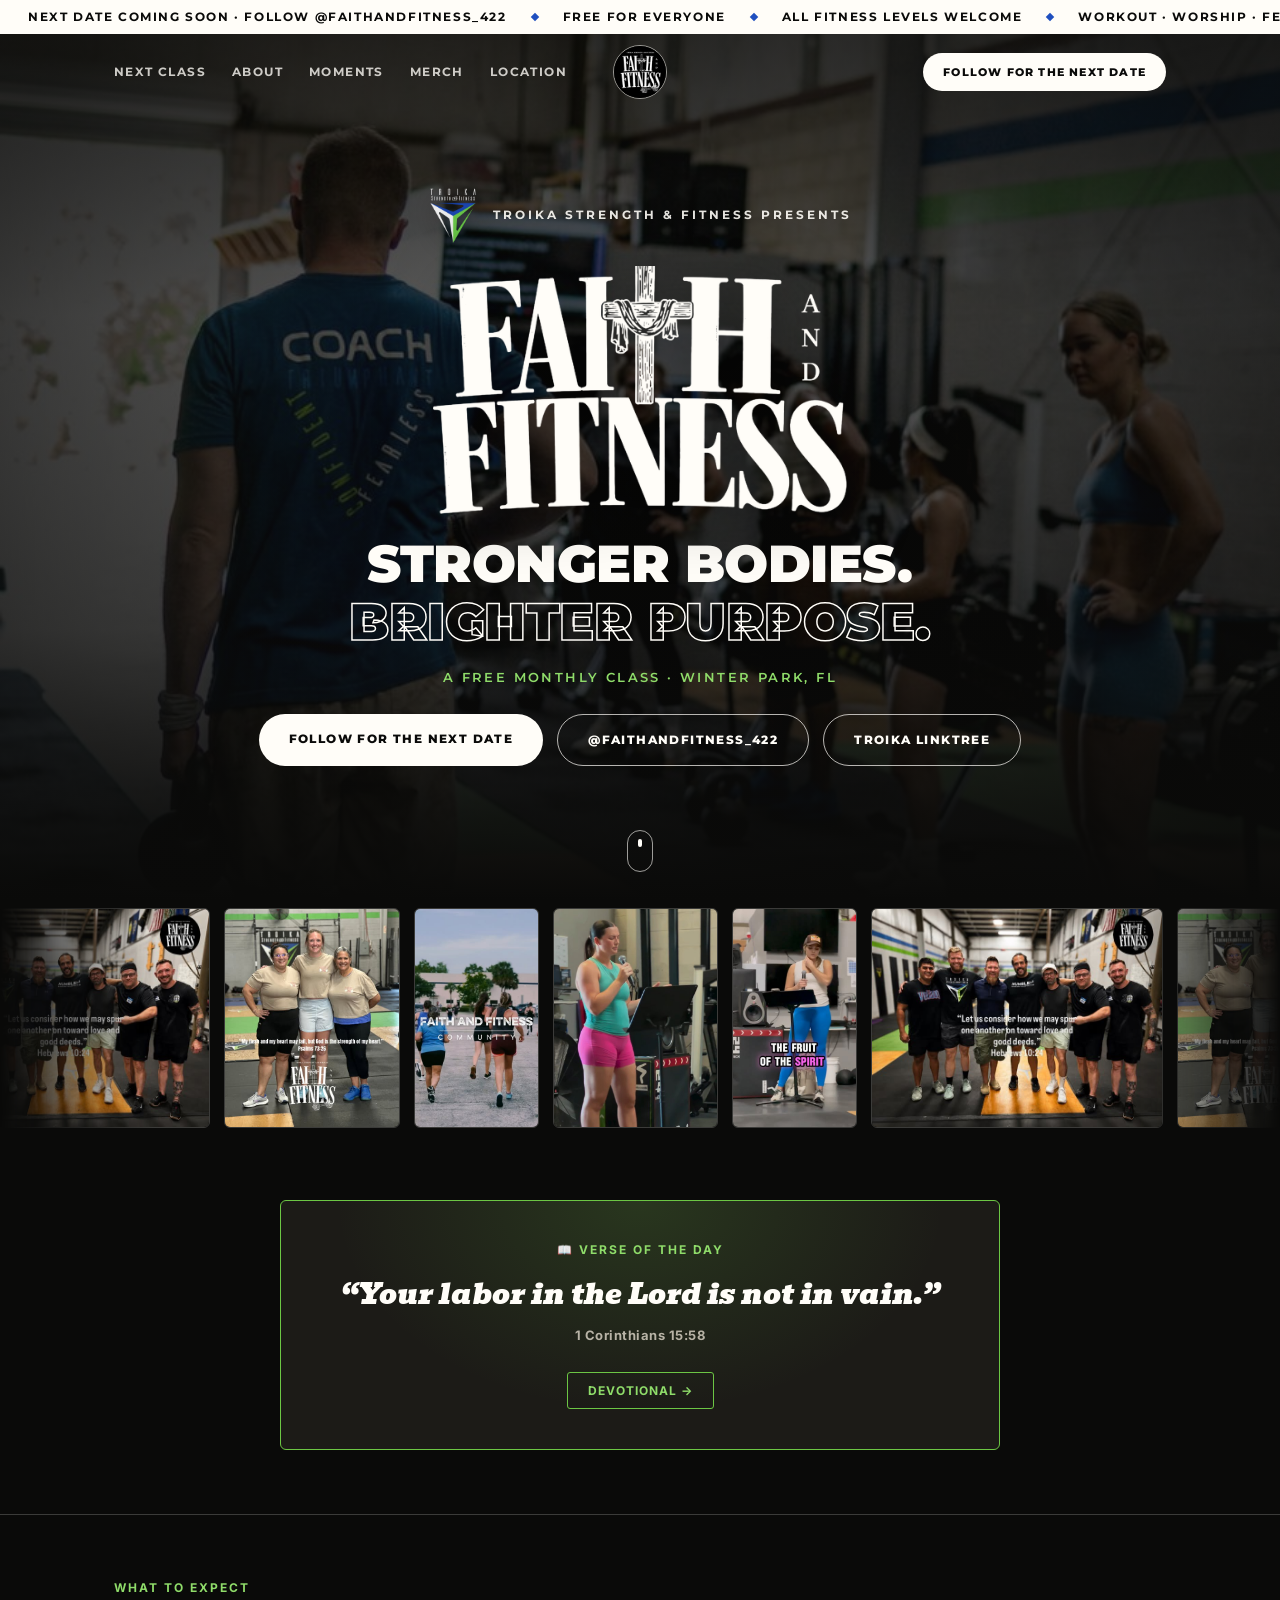
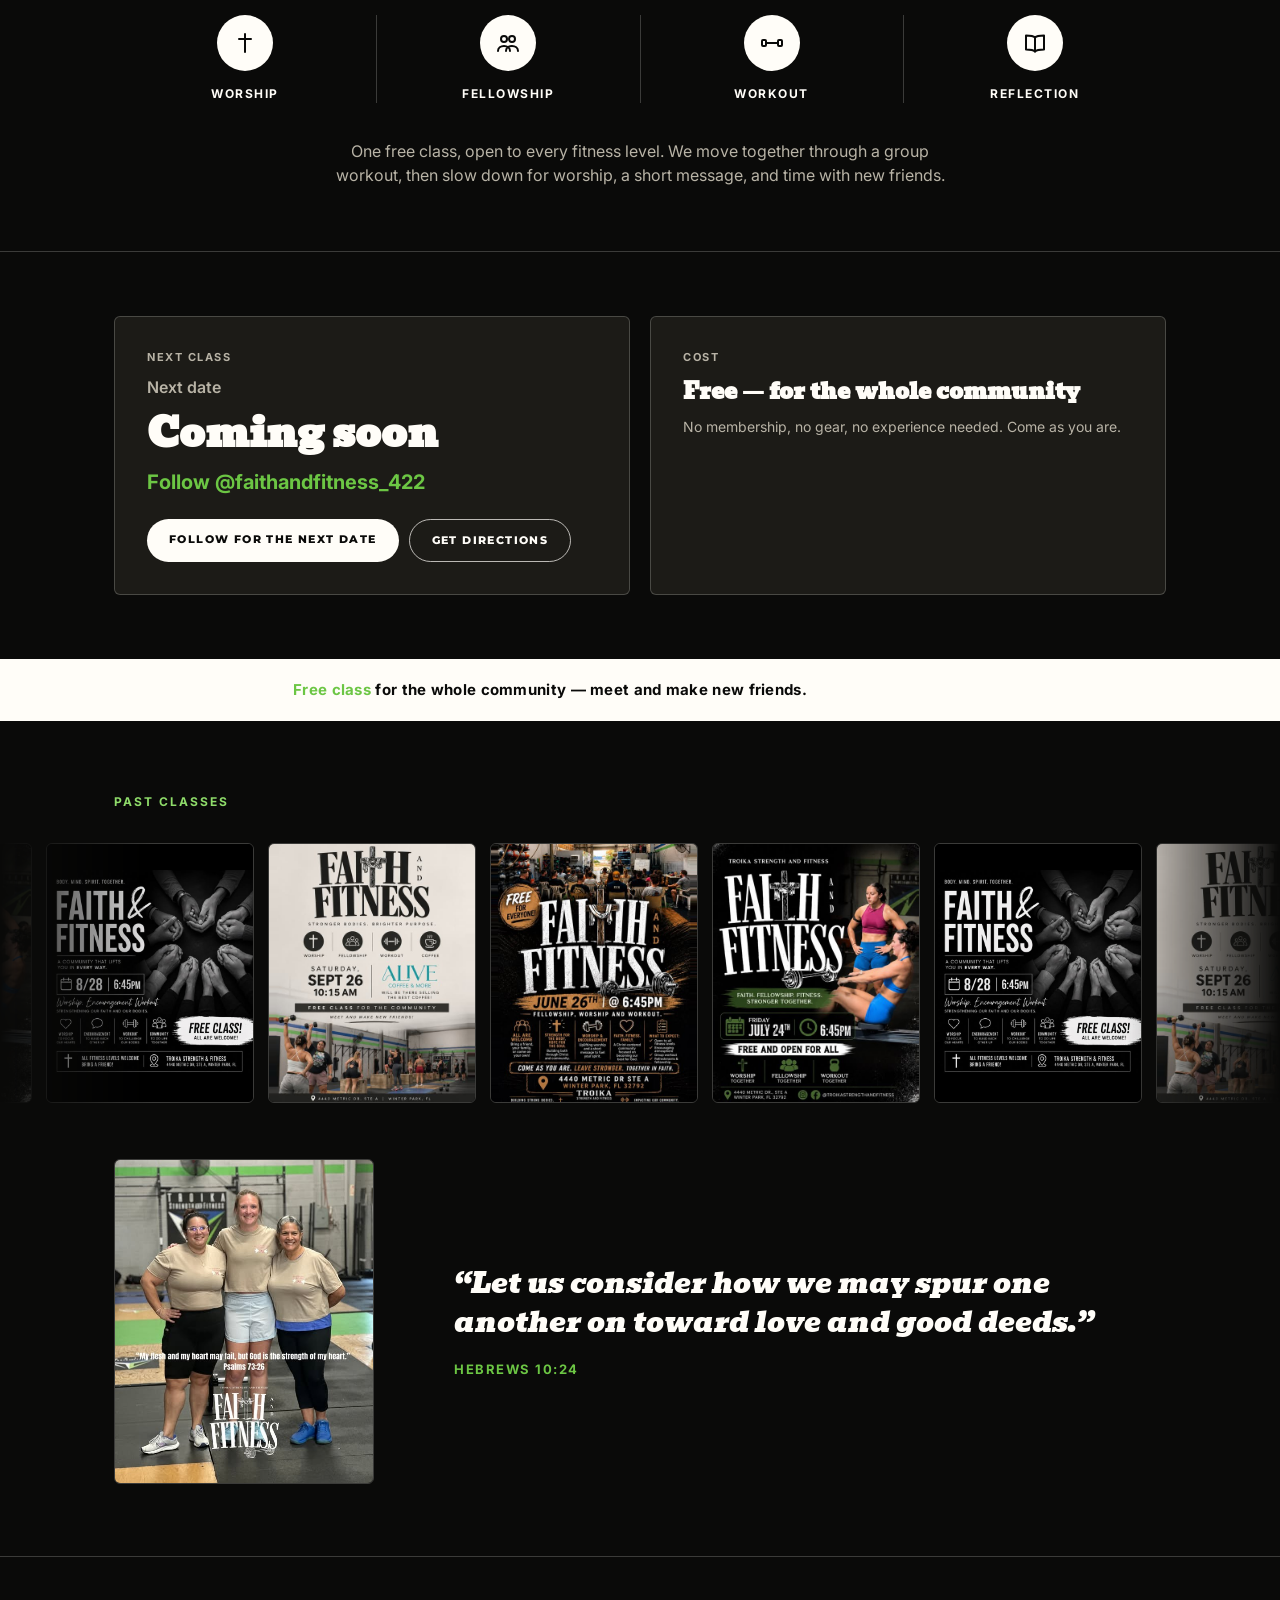
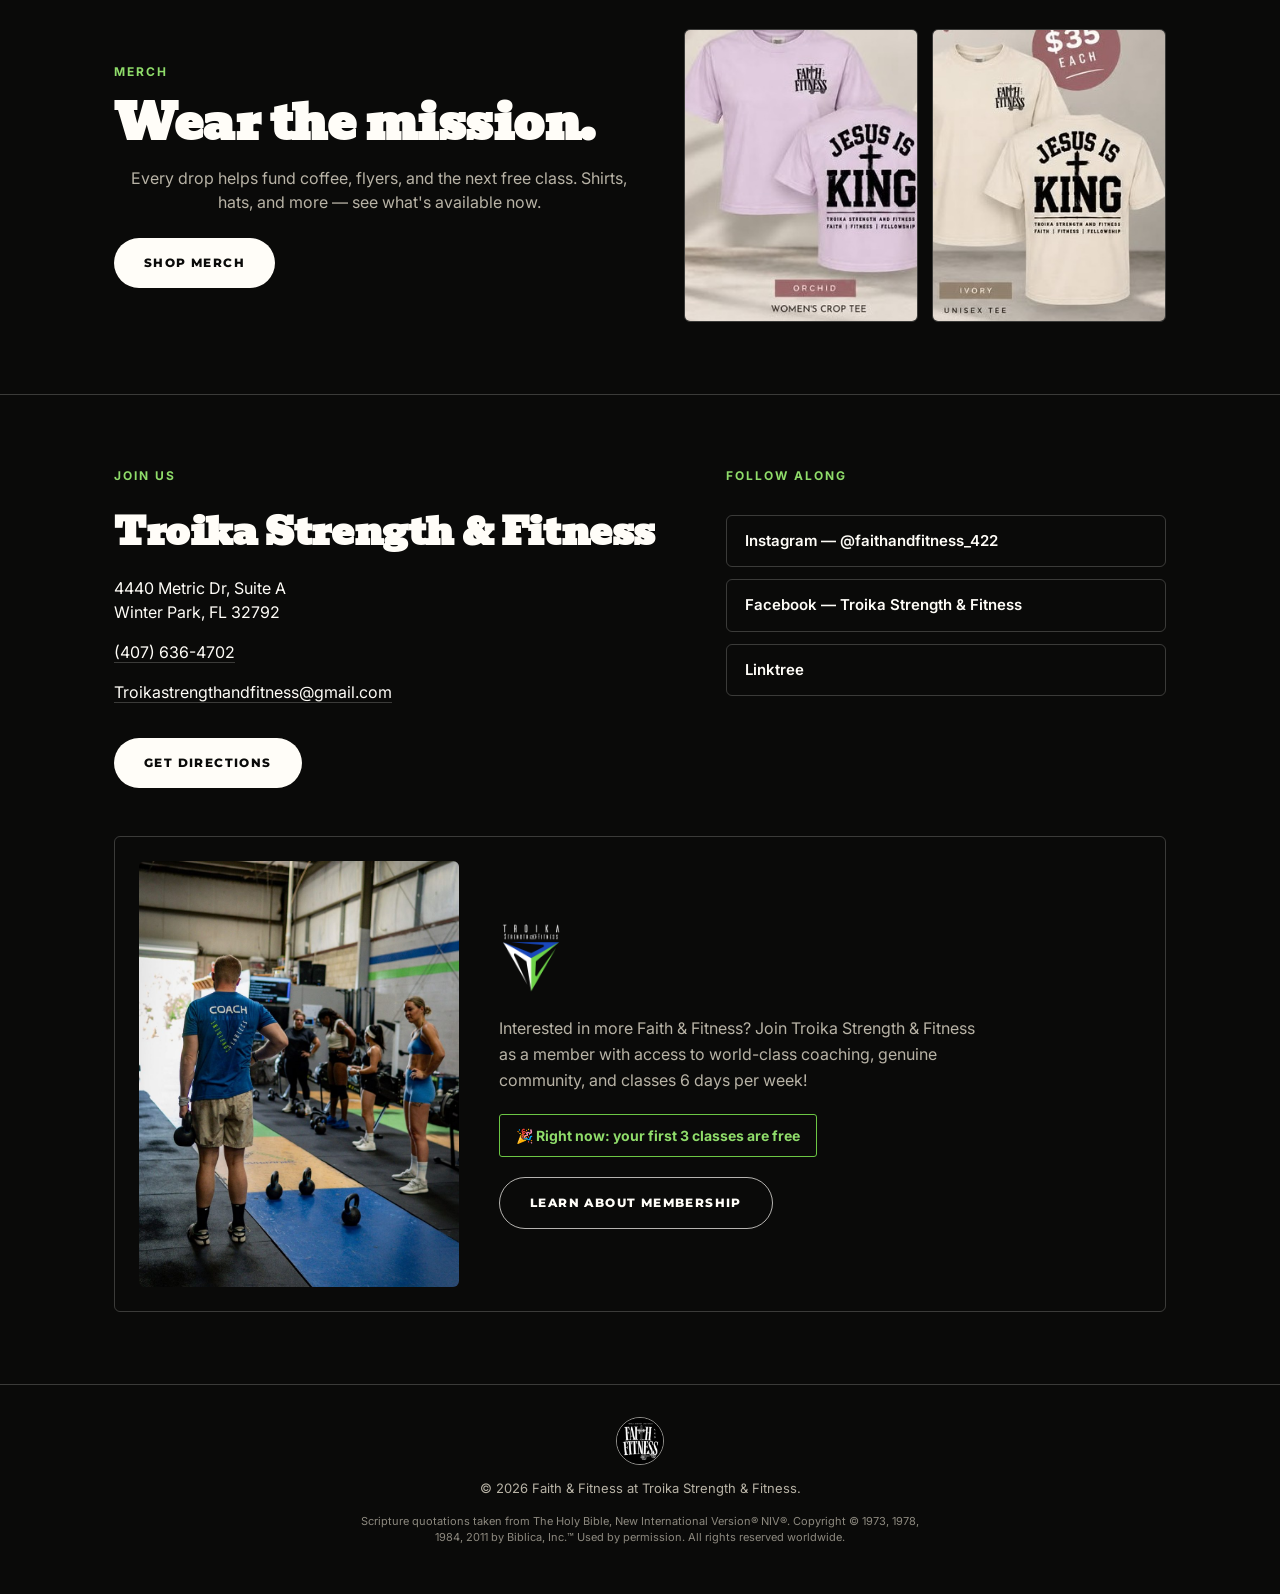
==== commit d78ef66b: "Fix the photo strips, rotate six hero photos, add Linktree, drop coffee Photo strips: the hero strip" ====
--- a/index.html
+++ b/index.html
@@ -26,7 +26,7 @@
 <link rel="preconnect" href="https://fonts.googleapis.com">
 <link rel="preconnect" href="https://fonts.gstatic.com" crossorigin>
 <link href="https://fonts.googleapis.com/css2?family=Bevan&amp;family=Inter:wght@400;500;600;700&amp;family=Montserrat:wght@600;700;800;900&amp;display=swap" rel="stylesheet">
-<link rel="stylesheet" href="css/styles.css?v=2026-11-13">
+<link rel="stylesheet" href="css/styles.css?v=2026-11-14">
 </head>
 <body>
 
@@ -67,8 +67,12 @@
 
   <section class="hero">
     <div class="hero-bg" aria-hidden="true">
-      <img src="assets/coaching.jpg" alt="">
-      <img src="assets/hero-6.jpg" alt="">
+      <img class="is-active" src="assets/coaching.jpg" alt="" style="object-position: 50% 35%">
+      <img src="assets/hero/group.jpg" alt="" style="object-position: 50% 40%">
+      <img src="assets/hero/lift-1.jpg" alt="" style="object-position: 50% 45%">
+      <img src="assets/hero-6.jpg" alt="" style="object-position: 50% 25%">
+      <img src="assets/hero/class.jpg" alt="" style="object-position: 50% 40%">
+      <img src="assets/hero/lift-2.jpg" alt="" style="object-position: 50% 50%">
     </div>
     <div class="wrap hero-inner">
       <a class="hero-presents" href="https://troikastrengthandfitness.com" target="_blank" rel="noopener">
@@ -81,6 +85,7 @@
       <div class="hero-actions">
         <a class="btn btn-solid" href="https://www.troikastrengthandfitness.com/about-4" target="_blank" rel="noopener" data-next-link="with-date">Class Details</a>
         <a class="btn btn-line" href="https://www.instagram.com/faithandfitness_422/" target="_blank" rel="noopener">@faithandfitness_422</a>
+        <a class="btn btn-line" href="https://linktr.ee/Troikastrengthandfitness" target="_blank" rel="noopener">Troika Linktree</a>
       </div>
     </div>
     <a class="hero-scroll" href="#votd" aria-label="Scroll to content"><span></span></a>
@@ -140,12 +145,12 @@
         </div>
         <div class="pillar">
           <span class="pillar-icon" aria-hidden="true">
-            <svg viewBox="0 0 24 24" fill="none" stroke="currentColor" stroke-width="1.75" stroke-linecap="round" stroke-linejoin="round"><path d="M4 9h13a3 3 0 0 1 0 6h-1"/><path d="M4 9v6a3 3 0 0 0 3 3h4a3 3 0 0 0 3-3V9"/><line x1="7" y1="4" x2="7" y2="7"/><line x1="10" y1="3" x2="10" y2="7"/></svg>
+            <svg viewBox="0 0 24 24" fill="none" stroke="currentColor" stroke-width="1.75" stroke-linecap="round" stroke-linejoin="round"><path d="M12 6.5C10.5 5 8 4.5 3 4.5v14c5 0 7.5.5 9 2 1.5-1.5 4-2 9-2v-14c-5 0-7.5.5-9 2Z"/><line x1="12" y1="6.5" x2="12" y2="20.5"/></svg>
           </span>
-          <span class="pillar-label">Coffee</span>
-        </div>
-      </div>
-      <p class="pillars-blurb">One free class, open to every fitness level. We move together through a group workout, then slow down for worship, a short message, and coffee with new friends.</p>
+          <span class="pillar-label">Reflection</span>
+        </div>
+      </div>
+      <p class="pillars-blurb">One free class, open to every fitness level. We move together through a group workout, then slow down for worship, a short message, and time with new friends.</p>
     </div>
   </section>
 
@@ -312,6 +317,6 @@
   window.va = window.va || function () { (window.vaq = window.vaq || []).push(arguments); };
 </script>
 <script defer src="/_vercel/insights/script.js"></script>
-<script src="js/main.js?v=2026-11-13"></script>
+<script src="js/main.js?v=2026-11-14"></script>
 </body>
 </html>
--- a/css/styles.css
+++ b/css/styles.css
@@ -234,7 +234,7 @@
   isolation: isolate;
 }
 
-/* Two photos slowly cross-fade: the workout, then worship */
+/* Photos cross-fade one at a time (see the hero rotation in js/main.js) */
 .hero-bg {
   position: absolute;
   inset: 0;
@@ -247,27 +247,22 @@
   width: 100%;
   height: 100%;
   object-fit: cover;
-  object-position: 50% 35%;
   opacity: 0;
+  transform: scale(1.08);
   filter: grayscale(0.25) contrast(1.05);
-  animation: hero-fade 16s ease-in-out infinite;
-}
-.hero-bg img:nth-child(1) { opacity: 1; }
-.hero-bg img:nth-child(2) { animation-delay: 8s; object-position: 50% 25%; }
+  transition: opacity 1.6s ease, transform 8s ease-out;
+}
+.hero-bg img.is-active {
+  opacity: 1;
+  transform: scale(1);
+}
 .hero-bg::after {
   content: "";
   position: absolute;
   inset: 0;
   background:
-    linear-gradient(to bottom, rgba(10, 10, 9, 0.75) 0%, rgba(10, 10, 9, 0.45) 35%, rgba(10, 10, 9, 0.6) 70%, var(--bg) 100%),
+    linear-gradient(to bottom, rgba(10, 10, 9, 0.78) 0%, rgba(10, 10, 9, 0.6) 35%, rgba(10, 10, 9, 0.68) 70%, var(--bg) 100%),
     radial-gradient(ellipse at 50% 45%, transparent 0%, rgba(10, 10, 9, 0.55) 80%);
-}
-@keyframes hero-fade {
-  0% { opacity: 0; transform: scale(1.1); }
-  10% { opacity: 1; }
-  50% { opacity: 1; }
-  60% { opacity: 0; transform: scale(1); }
-  100% { opacity: 0; transform: scale(1); }
 }
 
 .hero-inner {
@@ -429,9 +424,8 @@
 
 @media (prefers-reduced-motion: reduce) {
   .announce-track,
-  .hero-bg img,
   .hero-scroll span { animation: none; }
-  .hero-bg img:nth-child(2) { opacity: 0; }
+  .hero-bg img { transition: none; transform: none; }
 }
 
 /* ---------- Photo placeholders ---------- */
